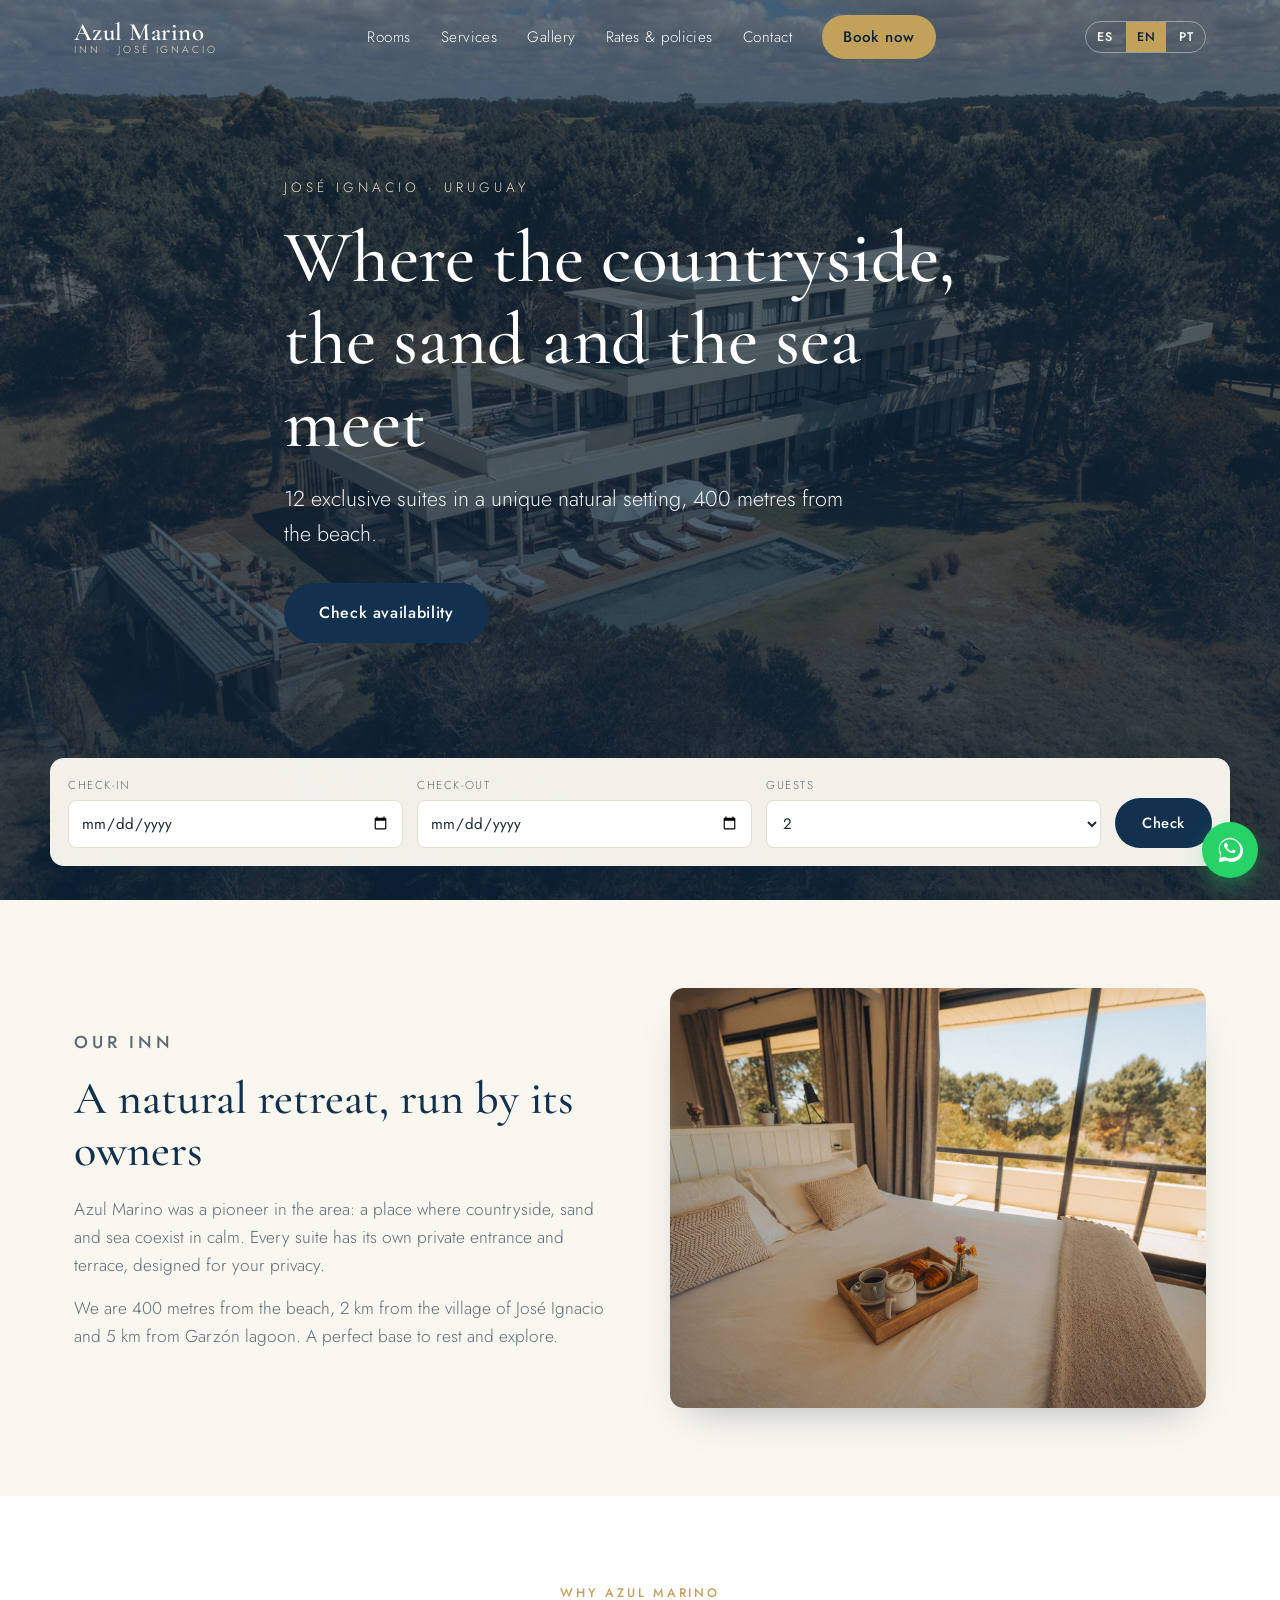
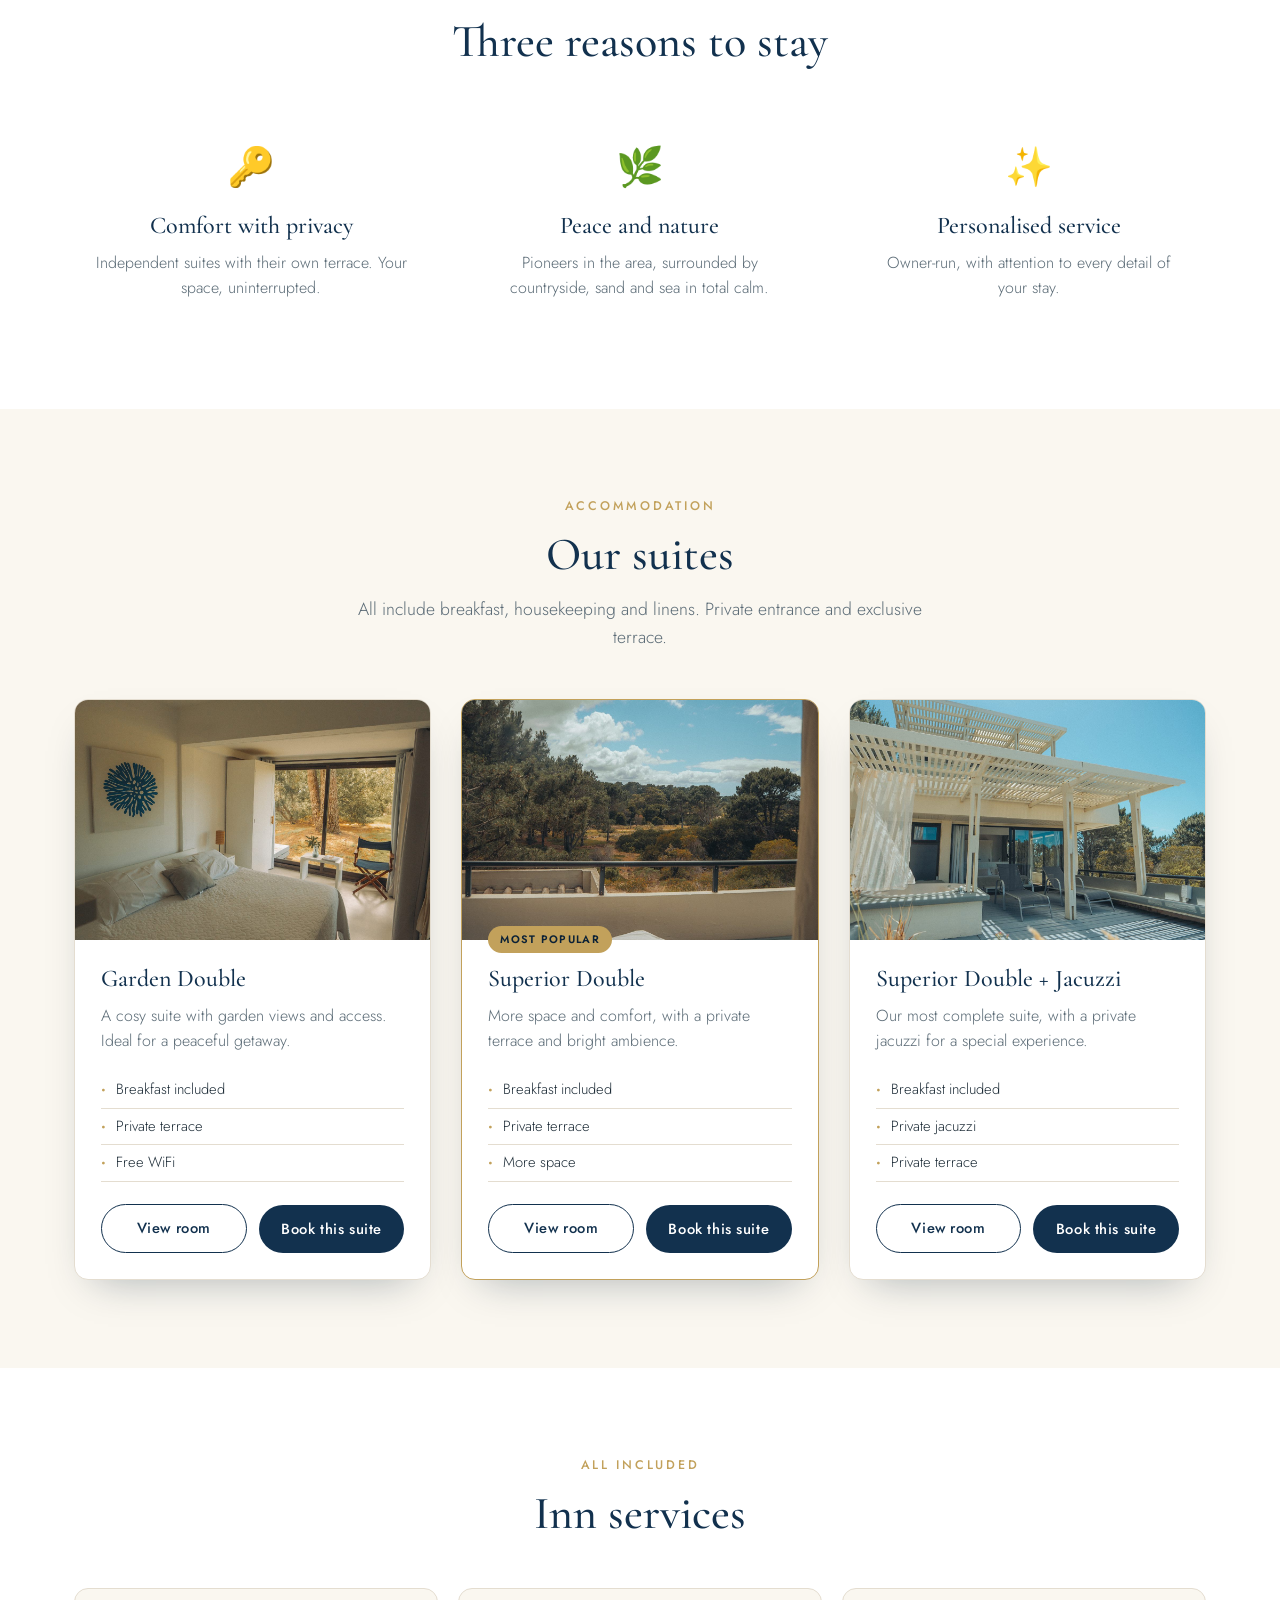
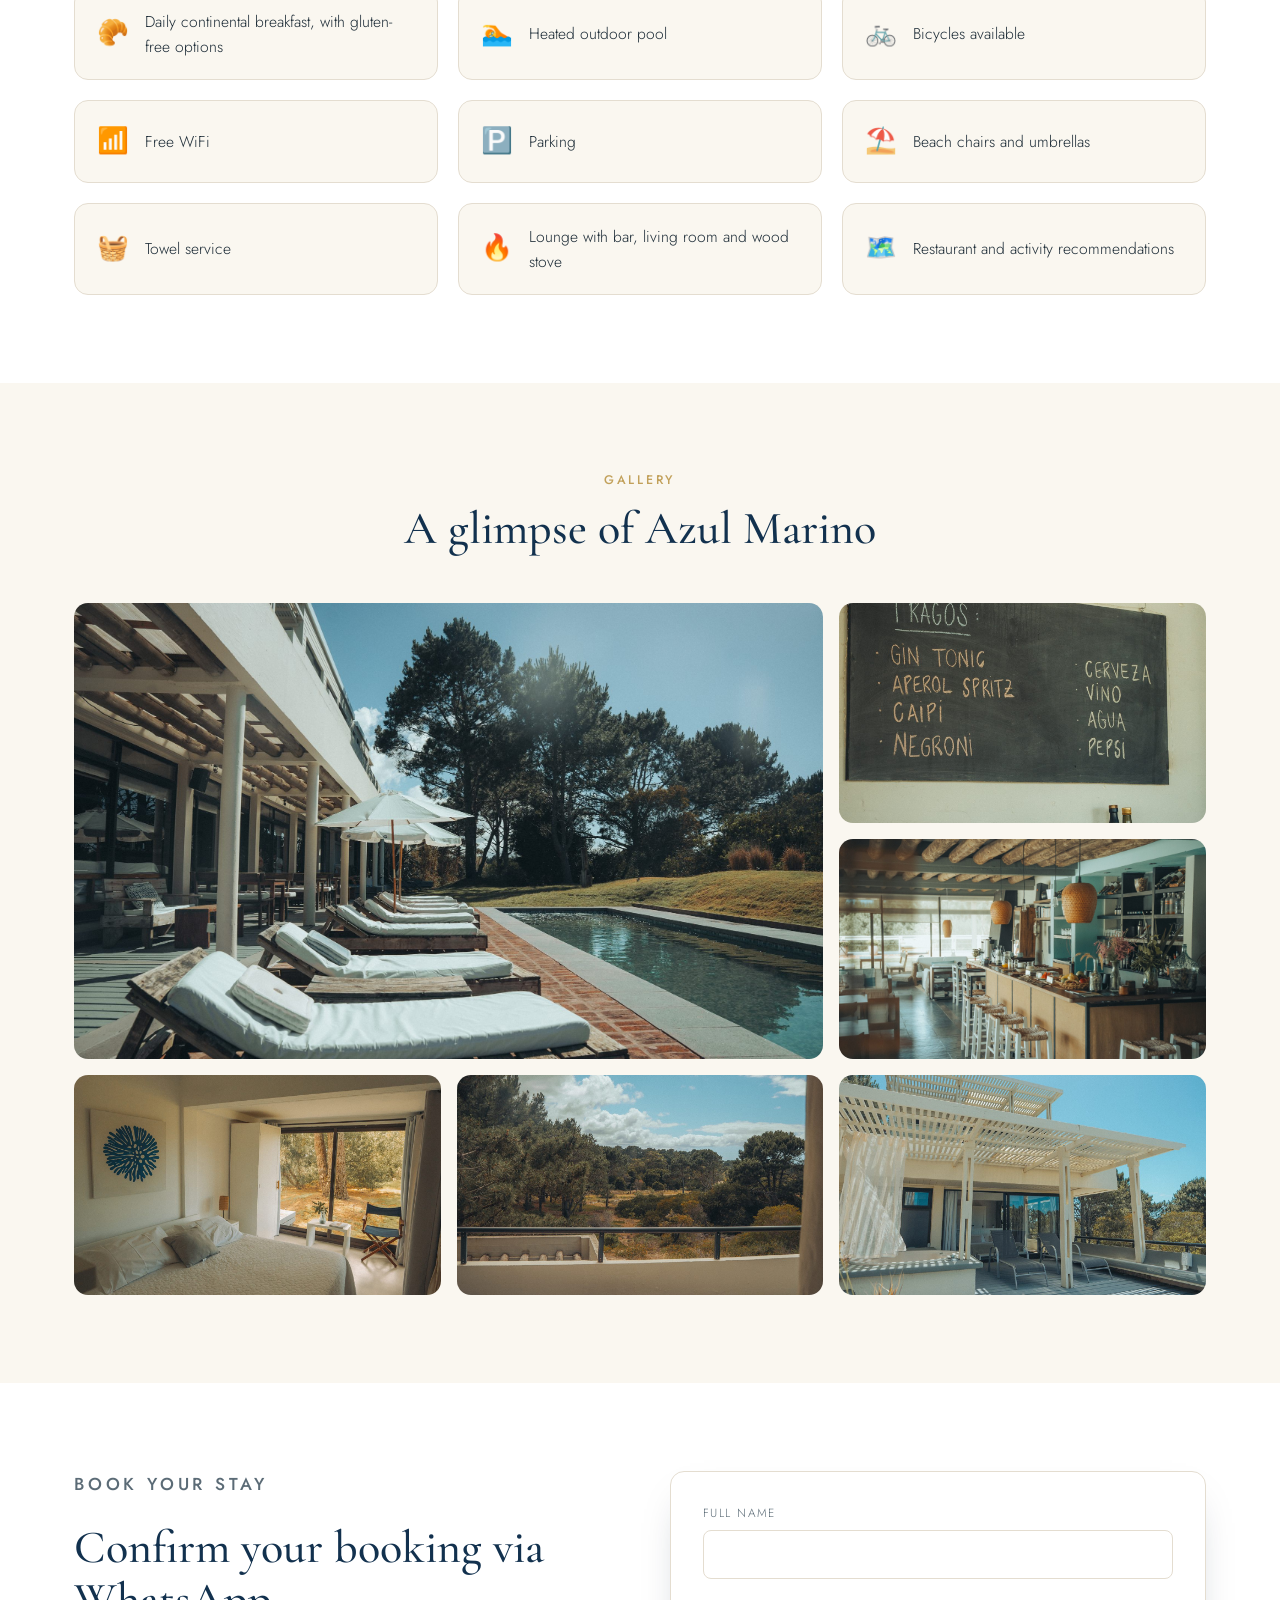
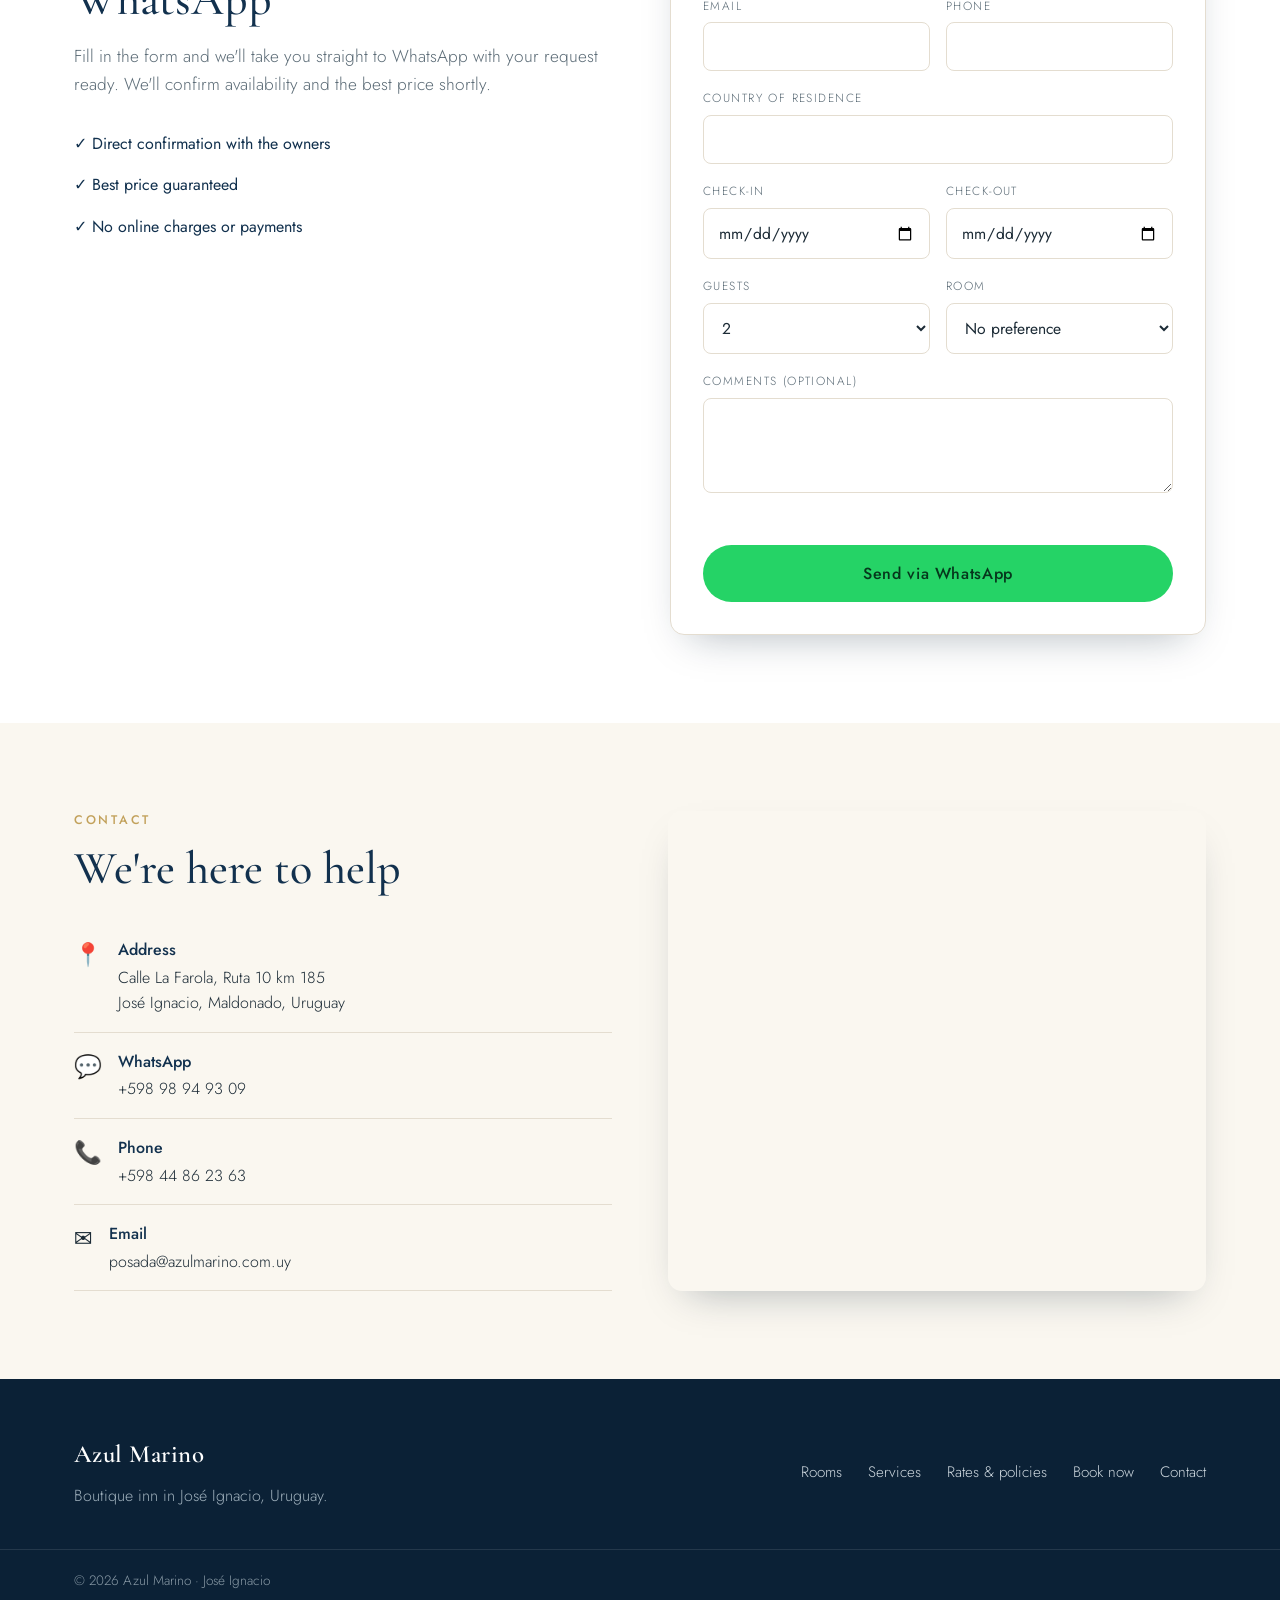
==== index.html @ 61348de9 "email telefono y pais" ====
<!DOCTYPE html>
<html lang="es">
<head>
  <meta charset="UTF-8" />
  <meta name="viewport" content="width=device-width, initial-scale=1.0" />
  <title>Azul Marino · Posada Boutique · José Ignacio, Uruguay</title>
  <meta name="description" content="Azul Marino, posada boutique en José Ignacio. 12 suites exclusivas donde el campo, la arena y el mar se encuentran. A 400 m de la playa." />

  <!-- Tipografías -->
  <link rel="preconnect" href="https://fonts.googleapis.com" />
  <link rel="preconnect" href="https://fonts.gstatic.com" crossorigin />
  <link href="https://fonts.googleapis.com/css2?family=Cormorant+Garamond:wght@400;500;600&family=Jost:wght@300;400;500;600&display=swap" rel="stylesheet" />

  <link rel="stylesheet" href="styles.css" />
</head>
<body>

  <!-- ============ HEADER / NAVEGACIÓN ============ -->
  <header class="site-header" id="header">
    <div class="container header-inner">
      <a href="#inicio" class="logo">
        <span class="logo-mark">Azul Marino</span>
        <span class="logo-sub" data-i18n="logo_sub">Posada · José Ignacio</span>
      </a>

      <nav class="main-nav" id="mainNav">
        <a href="#habitaciones" data-i18n="nav_rooms">Habitaciones</a>
        <a href="#servicios" data-i18n="nav_services">Servicios</a>
        <a href="#galeria" data-i18n="nav_gallery">Galería</a>
        <a href="politicas.html" data-i18n="nav_rates">Tarifas y políticas</a>
        <a href="#contacto" data-i18n="nav_contact">Contacto</a>
        <a href="#reservar" class="btn btn-nav" data-i18n="nav_book">Reservar</a>
      </nav>

      <div class="header-right">
        <div class="lang-switch" role="group" aria-label="Idioma">
          <button data-lang="es" class="active">ES</button>
          <button data-lang="en">EN</button>
          <button data-lang="pt">PT</button>
        </div>
        <button class="menu-toggle" id="menuToggle" aria-label="Menú">
          <span></span><span></span><span></span>
        </button>
      </div>
    </div>
  </header>

  <!-- ============ HERO ============ -->
  <section class="hero" id="inicio">
    <div class="hero-media ph" data-ph="Foto principal / panorámica de la posada">
      <!-- Para poner tu foto: reemplazá el fondo de .hero-media en styles.css
           por  background-image: url('assets/hero.jpg');  y quitá la clase "ph" de arriba -->
    </div>
    <div class="hero-overlay"></div>
    <div class="container hero-content">
      <p class="hero-eyebrow" data-i18n="hero_eyebrow">José Ignacio · Uruguay</p>
      <h1 class="hero-title" data-i18n="hero_title">Donde el campo, la arena y el mar se encuentran</h1>
      <p class="hero-text" data-i18n="hero_text">12 suites exclusivas en una zona natural única, a 400 metros de la playa.</p>
      <a href="#reservar" class="btn btn-primary btn-lg" data-i18n="hero_cta">Consultar disponibilidad</a>
    </div>

    <!-- Barra de reserva rápida -->
    <div class="quickbook container">
      <div class="qb-field">
        <label data-i18n="qb_checkin">Llegada</label>
        <input type="date" id="qbCheckin" />
      </div>
      <div class="qb-field">
        <label data-i18n="qb_checkout">Salida</label>
        <input type="date" id="qbCheckout" />
      </div>
      <div class="qb-field">
        <label data-i18n="qb_guests">Huéspedes</label>
        <select id="qbGuests">
          <option value="1">1</option>
          <option value="2" selected>2</option>
          <option value="3">3</option>
          <option value="4">4</option>
        </select>
      </div>
      <button class="btn btn-primary" id="qbSubmit" data-i18n="qb_submit">Consultar</button>
    </div>
  </section>

  <!-- ============ INTRO / SOBRE LA POSADA ============ -->
  <section class="intro section" id="posada">
    <div class="container intro-grid">
      <div class="intro-text">
        <p class="eyebrow" data-i18n="intro_eyebrow">Nuestra posada</p>
        <h2 data-i18n="intro_title">Un refugio natural, operado por sus propietarios</h2>
        <p data-i18n="intro_p1">Azul Marino nació como pionera en la zona: un lugar donde el campo, la arena y el mar conviven en calma. Cada suite tiene acceso independiente y terraza exclusiva, pensada para tu privacidad.</p>
        <p data-i18n="intro_p2">Estamos a 400 metros de la playa, a 2 km del pueblo de José Ignacio y a 5 km de la laguna Garzón. Un punto perfecto para descansar y explorar.</p>
      </div>
      <div class="intro-media ph" data-ph="Foto ambiente / exterior"></div>
    </div>
  </section>

  <!-- ============ POR QUÉ ELEGIRNOS ============ -->
  <section class="reasons section alt">
    <div class="container">
      <p class="eyebrow center" data-i18n="reasons_eyebrow">Por qué Azul Marino</p>
      <h2 class="center" data-i18n="reasons_title">Tres razones para quedarte</h2>
      <div class="reasons-grid">
        <div class="reason">
          <div class="reason-icon">🔑</div>
          <h3 data-i18n="reason1_t">Comodidad con privacidad</h3>
          <p data-i18n="reason1_p">Suites independientes con terraza propia. Tu espacio, sin interrupciones.</p>
        </div>
        <div class="reason">
          <div class="reason-icon">🌿</div>
          <h3 data-i18n="reason2_t">Paz y naturaleza</h3>
          <p data-i18n="reason2_p">Pioneros en la zona, rodeados de campo, arena y mar en total tranquilidad.</p>
        </div>
        <div class="reason">
          <div class="reason-icon">✨</div>
          <h3 data-i18n="reason3_t">Servicio personalizado</h3>
          <p data-i18n="reason3_p">Operada por sus dueños, con atención a todos los detalles de tu estadía.</p>
        </div>
      </div>
    </div>
  </section>

  <!-- ============ HABITACIONES ============ -->
  <section class="rooms section" id="habitaciones">
    <div class="container">
      <p class="eyebrow center" data-i18n="rooms_eyebrow">Alojamiento</p>
      <h2 class="center" data-i18n="rooms_title">Nuestras suites</h2>
      <p class="section-lead center" data-i18n="rooms_lead">Todas incluyen desayuno, servicio de limpieza y ropa blanca. Acceso independiente y terraza exclusiva.</p>

      <div class="rooms-grid">
        <!-- Doble Jardín -->
        <article class="room-card">
          <a href="habitacion.html?room=doble-jardin" class="room-media ph ph-room1" data-ph="Foto: Doble Jardín" aria-label="Doble Jardín"></a>
          <div class="room-body">
            <h3><a href="habitacion.html?room=doble-jardin" data-i18n="room1_t">Doble Jardín</a></h3>
            <p data-i18n="room1_p">Suite acogedora con vista y acceso al jardín. Ideal para una escapada tranquila.</p>
            <ul class="room-amenities">
              <li data-i18n="am_breakfast">Desayuno incluido</li>
              <li data-i18n="am_terrace">Terraza exclusiva</li>
              <li data-i18n="am_wifi">WiFi gratis</li>
            </ul>
            <div class="room-actions">
              <a href="habitacion.html?room=doble-jardin" class="btn btn-outline" data-i18n="room_view">Ver habitación</a>
              <button class="btn btn-primary room-book" data-room="Doble Jardín" data-i18n="room_book">Reservar</button>
            </div>
          </div>
        </article>

        <!-- Doble Superior -->
        <article class="room-card featured">
          <a href="habitacion.html?room=doble-superior" class="room-media ph ph-room2" data-ph="Foto: Doble Superior" aria-label="Doble Superior"></a>
          <div class="room-body">
            <span class="room-tag" data-i18n="room_popular">Más elegida</span>
            <h3><a href="habitacion.html?room=doble-superior" data-i18n="room2_t">Doble Superior</a></h3>
            <p data-i18n="room2_p">Más espacio y confort, con terraza privada y una ambientación luminosa.</p>
            <ul class="room-amenities">
              <li data-i18n="am_breakfast">Desayuno incluido</li>
              <li data-i18n="am_terrace">Terraza exclusiva</li>
              <li data-i18n="am_space">Mayor espacio</li>
            </ul>
            <div class="room-actions">
              <a href="habitacion.html?room=doble-superior" class="btn btn-outline" data-i18n="room_view">Ver habitación</a>
              <button class="btn btn-primary room-book" data-room="Doble Superior" data-i18n="room_book">Reservar</button>
            </div>
          </div>
        </article>

        <!-- Doble Superior + Jacuzzi -->
        <article class="room-card">
          <a href="habitacion.html?room=doble-superior-jacuzzi" class="room-media ph ph-room3" data-ph="Foto: Doble Superior + Jacuzzi" aria-label="Doble Superior + Jacuzzi"></a>
          <div class="room-body">
            <h3><a href="habitacion.html?room=doble-superior-jacuzzi" data-i18n="room3_t">Doble Superior + Jacuzzi</a></h3>
            <p data-i18n="room3_p">Nuestra suite más completa, con jacuzzi privado para una experiencia especial.</p>
            <ul class="room-amenities">
              <li data-i18n="am_breakfast">Desayuno incluido</li>
              <li data-i18n="am_jacuzzi">Jacuzzi privado</li>
              <li data-i18n="am_terrace">Terraza exclusiva</li>
            </ul>
            <div class="room-actions">
              <a href="habitacion.html?room=doble-superior-jacuzzi" class="btn btn-outline" data-i18n="room_view">Ver habitación</a>
              <button class="btn btn-primary room-book" data-room="Doble Superior + Jacuzzi" data-i18n="room_book">Reservar</button>
            </div>
          </div>
        </article>
      </div>
    </div>
  </section>

  <!-- ============ SERVICIOS ============ -->
  <section class="services section alt" id="servicios">
    <div class="container">
      <p class="eyebrow center" data-i18n="services_eyebrow">Todo incluido</p>
      <h2 class="center" data-i18n="services_title">Servicios de la posada</h2>
      <div class="services-grid">
        <div class="service"><span class="service-ic">🥐</span><span data-i18n="srv_breakfast">Desayuno continental diario, con opciones sin gluten</span></div>
        <div class="service"><span class="service-ic">🏊</span><span data-i18n="srv_pool">Piscina climatizada exterior</span></div>
        <div class="service"><span class="service-ic">🚲</span><span data-i18n="srv_bikes">Bicicletas a disposición</span></div>
        <div class="service"><span class="service-ic">📶</span><span data-i18n="srv_wifi">WiFi gratuito</span></div>
        <div class="service"><span class="service-ic">🅿️</span><span data-i18n="srv_parking">Estacionamiento</span></div>
        <div class="service"><span class="service-ic">⛱️</span><span data-i18n="srv_beach">Sillas de playa y sombrillas</span></div>
        <div class="service"><span class="service-ic">🧺</span><span data-i18n="srv_towels">Servicio de toallas</span></div>
        <div class="service"><span class="service-ic">🔥</span><span data-i18n="srv_lounge">Salón con bar, living y estufa de leña</span></div>
        <div class="service"><span class="service-ic">🗺️</span><span data-i18n="srv_advice">Asesoramiento de restaurantes y actividades</span></div>
      </div>
    </div>
  </section>

  <!-- ============ GALERÍA ============ -->
  <section class="gallery section" id="galeria">
    <div class="container">
      <p class="eyebrow center" data-i18n="gallery_eyebrow">Galería</p>
      <h2 class="center" data-i18n="gallery_title">Un vistazo a Azul Marino</h2>
      <div class="gallery-grid">
        <div class="gal-item ph ph-gal1" data-ph="Foto 1"></div>
        <div class="gal-item ph ph-gal2" data-ph="Foto 2"></div>
        <div class="gal-item ph ph-gal3" data-ph="Foto 3"></div>
        <div class="gal-item ph ph-gal4" data-ph="Foto 4"></div>
        <div class="gal-item ph ph-gal5" data-ph="Foto 5"></div>
        <div class="gal-item ph ph-gal6" data-ph="Foto 6"></div>
      </div>
    </div>
  </section>

  <!-- ============ RESERVAR ============ -->
  <section class="book section alt" id="reservar">
    <div class="container book-grid">
      <div class="book-intro">
        <p class="eyebrow" data-i18n="book_eyebrow">Reservá tu estadía</p>
        <h2 data-i18n="book_title">Confirmá tu reserva por WhatsApp</h2>
        <p data-i18n="book_text">Completá el formulario y te llevamos directo a WhatsApp con tu pedido ya escrito. Te confirmamos disponibilidad y el mejor precio a la brevedad.</p>
        <ul class="book-points">
          <li data-i18n="book_p1">✓ Confirmación directa con los propietarios</li>
          <li data-i18n="book_p2">✓ Mejor precio garantizado</li>
          <li data-i18n="book_p3">✓ Sin cargos ni pagos online</li>
        </ul>
      </div>

      <form class="book-form" id="bookForm">
        <div class="field">
          <label for="bfName" data-i18n="f_name">Nombre y apellido</label>
          <input type="text" id="bfName" required />
        </div>
        <div class="field-row">
          <div class="field">
            <label for="bfEmail" data-i18n="f_email">Email</label>
            <input type="email" id="bfEmail" required />
          </div>
          <div class="field">
            <label for="bfPhone" data-i18n="f_phone">Teléfono</label>
            <input type="tel" id="bfPhone" required />
          </div>
        </div>
        <div class="field">
          <label for="bfCountry" data-i18n="f_country">País de residencia</label>
          <input type="text" id="bfCountry" required />
        </div>
        <div class="field-row">
          <div class="field">
            <label for="bfCheckin" data-i18n="qb_checkin">Llegada</label>
            <input type="date" id="bfCheckin" required />
          </div>
          <div class="field">
            <label for="bfCheckout" data-i18n="qb_checkout">Salida</label>
            <input type="date" id="bfCheckout" required />
          </div>
        </div>
        <div class="field-row">
          <div class="field">
            <label for="bfGuests" data-i18n="qb_guests">Huéspedes</label>
            <select id="bfGuests">
              <option value="1">1</option>
              <option value="2" selected>2</option>
              <option value="3">3</option>
              <option value="4">4</option>
            </select>
          </div>
          <div class="field">
            <label for="bfRoom" data-i18n="f_room">Habitación</label>
            <select id="bfRoom">
              <option data-i18n="f_room_any" value="Sin preferencia">Sin preferencia</option>
              <option value="Doble Jardín">Doble Jardín</option>
              <option value="Doble Superior">Doble Superior</option>
              <option value="Doble Superior + Jacuzzi">Doble Superior + Jacuzzi</option>
            </select>
          </div>
        </div>
        <div class="field">
          <label for="bfMsg" data-i18n="f_msg">Comentarios (opcional)</label>
          <textarea id="bfMsg" rows="3"></textarea>
        </div>
        <p class="book-price" id="bfPrice"></p>
        <button type="submit" class="btn btn-whatsapp btn-lg btn-block">
          <span data-i18n="f_submit">Enviar por WhatsApp</span>
        </button>
      </form>
    </div>
  </section>

  <!-- ============ CONTACTO / UBICACIÓN ============ -->
  <section class="contact section" id="contacto">
    <div class="container contact-grid">
      <div class="contact-info">
        <p class="eyebrow" data-i18n="contact_eyebrow">Contacto</p>
        <h2 data-i18n="contact_title">Estamos para ayudarte</h2>
        <ul class="contact-list">
          <li>
            <span class="c-ic">📍</span>
            <div>
              <strong data-i18n="contact_addr_t">Dirección</strong>
              <span>Calle La Farola, Ruta 10 km 185<br />José Ignacio, Maldonado, Uruguay</span>
            </div>
          </li>
          <li>
            <span class="c-ic">💬</span>
            <div>
              <strong>WhatsApp</strong>
              <a href="https://wa.me/59898949309" target="_blank" rel="noopener">+598 98 94 93 09</a>
            </div>
          </li>
          <li>
            <span class="c-ic">📞</span>
            <div>
              <strong data-i18n="contact_phone_t">Teléfono</strong>
              <a href="tel:+59844862363">+598 44 86 23 63</a>
            </div>
          </li>
          <li>
            <span class="c-ic">✉️</span>
            <div>
              <strong>Email</strong>
              <a href="mailto:posada@azulmarino.com.uy">posada@azulmarino.com.uy</a>
            </div>
          </li>
        </ul>
      </div>
      <div class="contact-map">
        <iframe
          title="Mapa Azul Marino"
          src="https://www.google.com/maps?q=Posada+Azul+Marino,+Jos%C3%A9+Ignacio,+Uruguay&output=embed"
          width="100%" height="100%" style="border:0;" allowfullscreen="" loading="lazy"
          referrerpolicy="no-referrer-when-downgrade"></iframe>
      </div>
    </div>
  </section>

  <!-- ============ FOOTER ============ -->
  <footer class="site-footer">
    <div class="container footer-inner">
      <div class="footer-brand">
        <span class="logo-mark">Azul Marino</span>
        <p data-i18n="footer_tag">Posada boutique en José Ignacio, Uruguay.</p>
      </div>
      <div class="footer-links">
        <a href="#habitaciones" data-i18n="nav_rooms">Habitaciones</a>
        <a href="#servicios" data-i18n="nav_services">Servicios</a>
        <a href="politicas.html" data-i18n="nav_rates">Tarifas y políticas</a>
        <a href="#reservar" data-i18n="nav_book">Reservar</a>
        <a href="#contacto" data-i18n="nav_contact">Contacto</a>
      </div>
    </div>
    <div class="footer-bottom">
      <div class="container">
        <span>© <span id="year"></span> Azul Marino · José Ignacio</span>
      </div>
    </div>
  </footer>

  <!-- Botón flotante de WhatsApp -->
  <a href="https://wa.me/59898949309" class="whatsapp-float" target="_blank" rel="noopener" aria-label="WhatsApp">
    <svg viewBox="0 0 32 32" width="30" height="30" fill="currentColor"><path d="M16 3C9.4 3 4 8.4 4 15c0 2.1.6 4.1 1.6 5.9L4 29l8.3-1.6c1.7.9 3.7 1.4 5.7 1.4 6.6 0 12-5.4 12-12S22.6 3 16 3zm0 21.8c-1.8 0-3.5-.5-5-1.4l-.4-.2-4.9 1 1-4.8-.2-.4c-1-1.6-1.5-3.4-1.5-5.3C5 9.5 9.9 4.6 16 4.6S27 9.5 27 15.6 22.1 24.8 16 24.8zm6-8.2c-.3-.2-1.9-1-2.2-1.1-.3-.1-.5-.2-.7.2s-.8 1.1-1 1.3c-.2.2-.4.2-.7.1-.3-.2-1.4-.5-2.6-1.6-1-.9-1.6-1.9-1.8-2.3-.2-.3 0-.5.1-.7.1-.1.3-.4.4-.5.1-.2.2-.3.3-.5.1-.2 0-.4 0-.5-.1-.2-.7-1.7-1-2.3-.3-.6-.5-.5-.7-.5h-.6c-.2 0-.5.1-.8.4-.3.3-1 1-1 2.5s1.1 2.9 1.2 3.1c.2.2 2.1 3.2 5.1 4.5.7.3 1.3.5 1.7.6.7.2 1.4.2 1.9.1.6-.1 1.9-.8 2.1-1.5.3-.7.3-1.4.2-1.5-.1-.2-.3-.3-.6-.4z"/></svg>
  </a>

  <script src="config.js"></script>
  <script src="script.js"></script>
</body>
</html>
---- styles.css ----
/* ============================================================
   Azul Marino · Posada · Estilos
   Paleta: azul marino + arena + crema, acento dorado y verde mar
   ============================================================ */

:root {
  --navy:       #12314e;
  --navy-deep:  #0b2136;
  --sea:        #3f7d8c;
  --gold:       #c2a15b;
  --sand:       #e7dcc7;
  --cream:      #faf7f0;
  --ink:        #1c2b36;
  --muted:      #5b6b76;
  --line:       #e4ddd0;
  --white:      #ffffff;
  --wa:         #25d366;

  --serif: 'Cormorant Garamond', Georgia, 'Times New Roman', serif;
  --sans:  'Jost', system-ui, -apple-system, 'Segoe UI', Roboto, sans-serif;

  --radius: 14px;
  --shadow: 0 18px 40px -20px rgba(11, 33, 54, .35);
  --container: 1180px;
}

* { margin: 0; padding: 0; box-sizing: border-box; }

html { scroll-behavior: smooth; scroll-padding-top: 84px; }

body {
  font-family: var(--sans);
  color: var(--ink);
  background: var(--cream);
  line-height: 1.6;
  font-weight: 300;
  -webkit-font-smoothing: antialiased;
}

img { max-width: 100%; display: block; }
a { color: inherit; text-decoration: none; }

.container { width: 100%; max-width: var(--container); margin: 0 auto; padding: 0 24px; }

h1, h2, h3 { font-family: var(--serif); font-weight: 500; line-height: 1.12; color: var(--navy); }
h2 { font-size: clamp(1.9rem, 3.6vw, 3rem); }
h3 { font-size: 1.5rem; }

.section { padding: 88px 0; }
.section.alt { background: var(--white); }
.center { text-align: center; }

.eyebrow {
  font-size: .78rem; letter-spacing: .22em; text-transform: uppercase;
  color: var(--gold); font-weight: 500; margin-bottom: 12px;
}
.eyebrow.center { display: block; }
.section-lead { max-width: 620px; margin: 14px auto 0; color: var(--muted); font-size: 1.1rem; }

/* -------- Placeholders de fotos -------- */
.ph {
  position: relative;
  background:
    linear-gradient(135deg, rgba(63,125,140,.18), rgba(18,49,78,.28)),
    repeating-linear-gradient(45deg, var(--sand) 0 14px, #dfd3bd 14px 28px);
}
.ph::after {
  content: attr(data-ph);
  position: absolute; inset: 0;
  display: flex; align-items: center; justify-content: center;
  text-align: center; padding: 16px;
  font-family: var(--sans); font-size: .8rem; letter-spacing: .12em;
  text-transform: uppercase; color: var(--navy-deep);
  background: rgba(250,247,240,.35);
}

/* -------- Botones -------- */
.btn {
  display: inline-flex; align-items: center; justify-content: center; gap: 8px;
  font-family: var(--sans); font-weight: 500; font-size: .92rem;
  letter-spacing: .04em; padding: 13px 26px; border-radius: 999px;
  border: 1px solid transparent; cursor: pointer; transition: all .22s ease;
  white-space: nowrap;
}
.btn-primary { background: var(--navy); color: var(--white); }
.btn-primary:hover { background: var(--navy-deep); transform: translateY(-2px); }
.btn-outline { background: transparent; color: var(--navy); border-color: var(--navy); }
.btn-outline:hover { background: var(--navy); color: var(--white); }
.btn-whatsapp { background: var(--wa); color: #063; color: #06371c; }
.btn-whatsapp:hover { background: #1fb855; transform: translateY(-2px); }
.btn-lg { padding: 16px 34px; font-size: 1rem; }
.btn-block { width: 100%; }
.btn-nav { padding: 9px 20px; background: var(--gold); color: var(--navy-deep); }
.btn-nav:hover { background: #b08f45; }

/* ============ HEADER ============ */
.site-header {
  position: fixed; top: 0; left: 0; right: 0; z-index: 100;
  transition: background .3s ease, box-shadow .3s ease;
}
.site-header.scrolled { background: rgba(250,247,240,.96); box-shadow: 0 6px 24px -14px rgba(11,33,54,.4); backdrop-filter: blur(8px); }
.header-inner { display: flex; align-items: center; justify-content: space-between; height: 74px; }

.logo { display: flex; flex-direction: column; line-height: 1.05; }
.logo-mark { font-family: var(--serif); font-size: 1.55rem; font-weight: 600; color: var(--white); letter-spacing: .02em; }
.logo-sub { font-size: .64rem; letter-spacing: .28em; text-transform: uppercase; color: var(--sand); }
.scrolled .logo-mark { color: var(--navy); }
.scrolled .logo-sub { color: var(--gold); }

.main-nav { display: flex; align-items: center; gap: 30px; }
.main-nav a { color: var(--white); font-size: .95rem; letter-spacing: .03em; transition: color .2s; }
.main-nav a:hover { color: var(--gold); }
.scrolled .main-nav a { color: var(--navy); }
.scrolled .main-nav a:hover { color: var(--gold); }
.main-nav a.btn-nav { color: var(--navy-deep); }
.scrolled .main-nav a.btn-nav { color: var(--navy-deep); }

.header-right { display: flex; align-items: center; gap: 16px; }
.lang-switch { display: flex; gap: 2px; border: 1px solid rgba(255,255,255,.4); border-radius: 999px; overflow: hidden; }
.scrolled .lang-switch { border-color: var(--line); }
.lang-switch button {
  background: transparent; border: none; cursor: pointer; padding: 6px 11px;
  font-family: var(--sans); font-size: .78rem; font-weight: 500; letter-spacing: .06em;
  color: var(--white); transition: all .2s;
}
.scrolled .lang-switch button { color: var(--navy); }
.lang-switch button.active { background: var(--gold); color: var(--navy-deep); }

.menu-toggle { display: none; flex-direction: column; gap: 5px; background: none; border: none; cursor: pointer; padding: 6px; }
.menu-toggle span { width: 26px; height: 2px; background: var(--white); transition: .3s; }
.scrolled .menu-toggle span { background: var(--navy); }

/* ============ HERO ============ */
.hero { position: relative; min-height: 100vh; display: flex; align-items: center; color: var(--white); overflow: hidden; }
.hero-media {
  position: absolute; inset: 0;
  background:
    linear-gradient(rgba(11,33,54,.35), rgba(11,33,54,.55)),
    linear-gradient(135deg, #1b4763, #0b2136);
  background-size: cover; background-position: center;
}
.hero-media.ph::after { background: rgba(11,33,54,.25); color: var(--sand); }
.hero-overlay { position: absolute; inset: 0; background: linear-gradient(180deg, rgba(11,33,54,.25), rgba(11,33,54,.55)); pointer-events: none; }
.hero-content { position: relative; z-index: 2; max-width: 760px; padding-top: 40px; padding-bottom: 120px; }
.hero-eyebrow { font-size: .85rem; letter-spacing: .3em; text-transform: uppercase; color: var(--sand); margin-bottom: 18px; }
.hero-title { font-size: clamp(2.6rem, 6vw, 4.6rem); color: var(--white); margin-bottom: 18px; }
.hero-text { font-size: clamp(1.05rem, 2vw, 1.35rem); max-width: 560px; margin-bottom: 32px; font-weight: 300; color: #eef2f4; }

/* Barra de reserva rápida */
.quickbook {
  position: absolute; z-index: 3; left: 50%; transform: translateX(-50%);
  bottom: 34px; width: calc(100% - 48px); max-width: var(--container);
  background: rgba(250,247,240,.97); border-radius: var(--radius); box-shadow: var(--shadow);
  padding: 18px; display: grid; grid-template-columns: 1fr 1fr 1fr auto; gap: 14px; align-items: end;
}
.qb-field { display: flex; flex-direction: column; gap: 6px; }
.qb-field label { font-size: .72rem; letter-spacing: .14em; text-transform: uppercase; color: var(--muted); }
.qb-field input, .qb-field select {
  font-family: var(--sans); font-size: .95rem; padding: 11px 12px;
  border: 1px solid var(--line); border-radius: 8px; background: var(--white); color: var(--ink);
}

/* ============ INTRO ============ */
.intro-grid { display: grid; grid-template-columns: 1fr 1fr; gap: 60px; align-items: center; }
.intro-text h2 { margin-bottom: 20px; }
.intro-text p { color: var(--muted); font-size: 1.08rem; margin-bottom: 16px; }
.intro-media { border-radius: var(--radius); min-height: 420px; box-shadow: var(--shadow); }

/* ============ REASONS ============ */
.reasons-grid { display: grid; grid-template-columns: repeat(3, 1fr); gap: 34px; margin-top: 48px; }
.reason { text-align: center; padding: 20px; }
.reason-icon { font-size: 2.4rem; margin-bottom: 16px; }
.reason h3 { margin-bottom: 10px; }
.reason p { color: var(--muted); }

/* ============ ROOMS ============ */
.rooms-grid { display: grid; grid-template-columns: repeat(3, 1fr); gap: 30px; margin-top: 48px; }
.room-card {
  background: var(--white); border-radius: var(--radius); overflow: hidden;
  box-shadow: var(--shadow); display: flex; flex-direction: column;
  transition: transform .25s ease; border: 1px solid var(--line);
}
.room-card:hover { transform: translateY(-6px); }
.room-card.featured { border-color: var(--gold); }
.room-media { height: 240px; }
.room-body { padding: 26px; display: flex; flex-direction: column; flex: 1; position: relative; }
.room-tag {
  position: absolute; top: -14px; left: 26px; background: var(--gold); color: var(--navy-deep);
  font-size: .68rem; letter-spacing: .12em; text-transform: uppercase; font-weight: 600;
  padding: 5px 12px; border-radius: 999px;
}
.room-body h3 { margin-bottom: 10px; }
.room-body > p { color: var(--muted); margin-bottom: 18px; }
.room-amenities { list-style: none; margin-bottom: 22px; }
.room-amenities li { padding: 6px 0; border-bottom: 1px solid var(--line); font-size: .92rem; color: var(--ink); }
.room-amenities li::before { content: '·'; color: var(--gold); margin-right: 10px; font-weight: 700; }
.room-book { margin-top: auto; }

/* ============ SERVICES ============ */
.services-grid { display: grid; grid-template-columns: repeat(3, 1fr); gap: 20px; margin-top: 48px; }
.service {
  display: flex; align-items: center; gap: 16px; background: var(--cream);
  padding: 20px 22px; border-radius: var(--radius); border: 1px solid var(--line);
}
.service-ic { font-size: 1.6rem; flex-shrink: 0; }
.service span:last-child { font-size: .98rem; }

/* ============ GALLERY ============ */
.gallery-grid { display: grid; grid-template-columns: repeat(3, 1fr); grid-auto-rows: 220px; gap: 16px; margin-top: 48px; }
.gal-item { border-radius: var(--radius); overflow: hidden; }
.gal-item:nth-child(1) { grid-column: span 2; grid-row: span 2; }

/* ============ BOOK ============ */
.book-grid { display: grid; grid-template-columns: 1fr 1fr; gap: 60px; align-items: start; }
.book-intro h2 { margin-bottom: 18px; }
.book-intro > p { color: var(--muted); font-size: 1.08rem; margin-bottom: 24px; }
.book-points { list-style: none; }
.book-points li { padding: 8px 0; color: var(--navy); font-weight: 400; }
.book-form { background: var(--cream); padding: 32px; border-radius: var(--radius); box-shadow: var(--shadow); border: 1px solid var(--line); }
.alt .book-form { background: var(--white); }
.field { display: flex; flex-direction: column; gap: 7px; margin-bottom: 18px; }
.field-row { display: grid; grid-template-columns: 1fr 1fr; gap: 16px; }
.field label { font-size: .74rem; letter-spacing: .12em; text-transform: uppercase; color: var(--muted); }
.field input, .field select, .field textarea {
  font-family: var(--sans); font-size: .98rem; padding: 12px 14px;
  border: 1px solid var(--line); border-radius: 8px; background: var(--white); color: var(--ink);
  width: 100%; resize: vertical;
}
.field input:focus, .field select:focus, .field textarea:focus { outline: none; border-color: var(--sea); box-shadow: 0 0 0 3px rgba(63,125,140,.15); }

/* ============ CONTACT ============ */
.contact-grid { display: grid; grid-template-columns: 1fr 1fr; gap: 56px; align-items: stretch; }
.contact-info h2 { margin-bottom: 26px; }
.contact-list { list-style: none; }
.contact-list li { display: flex; gap: 16px; padding: 16px 0; border-bottom: 1px solid var(--line); }
.c-ic { font-size: 1.4rem; }
.contact-list strong { display: block; font-weight: 500; color: var(--navy); margin-bottom: 2px; }
.contact-list a:hover { color: var(--sea); }
.contact-map { min-height: 380px; border-radius: var(--radius); overflow: hidden; box-shadow: var(--shadow); }
.contact-map iframe { width: 100%; height: 100%; min-height: 380px; }

/* ============ FOOTER ============ */
.site-footer { background: var(--navy-deep); color: #cdd7de; padding-top: 56px; }
.footer-inner { display: flex; justify-content: space-between; gap: 30px; flex-wrap: wrap; padding-bottom: 40px; }
.footer-brand .logo-mark { color: var(--white); }
.footer-brand p { margin-top: 8px; color: #9fb0bc; max-width: 280px; }
.footer-links { display: flex; gap: 26px; flex-wrap: wrap; align-items: center; }
.footer-links a { color: #cdd7de; font-size: .95rem; }
.footer-links a:hover { color: var(--gold); }
.footer-bottom { border-top: 1px solid rgba(255,255,255,.1); padding: 20px 0; font-size: .85rem; color: #899aa6; }

/* ============ WhatsApp float ============ */
.whatsapp-float {
  position: fixed; right: 22px; bottom: 22px; z-index: 90;
  width: 56px; height: 56px; border-radius: 50%; background: var(--wa); color: var(--white);
  display: flex; align-items: center; justify-content: center;
  box-shadow: 0 10px 26px -8px rgba(37,211,102,.7); transition: transform .2s;
}
.whatsapp-float:hover { transform: scale(1.08); }

/* ============ ROOM CARDS (extra) ============ */
.room-media { display: block; }
.room-body h3 a { color: var(--navy); transition: color .2s; }
.room-body h3 a:hover { color: var(--gold); }
.room-actions { display: flex; gap: 12px; margin-top: auto; }
.room-actions .btn { flex: 1; padding: 12px 14px; }

/* ============ ROOM DETAIL PAGE ============ */
.room-page { padding-top: 120px; }
.back-link { display: inline-block; margin-bottom: 26px; color: var(--sea); font-size: .95rem; }
.back-link:hover { color: var(--navy); }
.room-detail { display: grid; grid-template-columns: 1.15fr 1fr; gap: 48px; align-items: start; }

.rp-main-wrap { position: relative; }
.rp-main { height: 460px; border-radius: var(--radius); overflow: hidden; box-shadow: var(--shadow); background: var(--sand); }
.rp-main img { width: 100%; height: 100%; object-fit: cover; cursor: zoom-in; }
.rp-arrow {
  position: absolute; top: 50%; transform: translateY(-50%);
  width: 44px; height: 44px; border-radius: 50%; border: none; cursor: pointer;
  background: rgba(250,247,240,.9); color: var(--navy); font-size: 1.6rem; line-height: 1;
  display: flex; align-items: center; justify-content: center; box-shadow: var(--shadow); transition: background .2s;
}
.rp-arrow:hover { background: var(--white); }
.rp-prev { left: 14px; } .rp-next { right: 14px; }

.rp-thumbs { display: flex; gap: 10px; margin-top: 14px; flex-wrap: wrap; }
.rp-thumbs button { width: 88px; height: 64px; padding: 0; border: 2px solid transparent; border-radius: 8px; overflow: hidden; cursor: pointer; background: none; }
.rp-thumbs button.active { border-color: var(--gold); }
.rp-thumbs img { width: 100%; height: 100%; object-fit: cover; }

.rp-info h1 { font-family: var(--serif); font-weight: 500; font-size: clamp(2rem, 4vw, 3rem); color: var(--navy); margin: 6px 0 0; }
.rp-desc { color: var(--muted); font-size: 1.08rem; margin: 18px 0 28px; }
.rp-amen-title { font-size: 1.15rem; margin-bottom: 14px; }
.rp-amenities { list-style: none; display: grid; grid-template-columns: 1fr 1fr; gap: 4px 24px; margin-bottom: 30px; }
.rp-amenities li { padding: 8px 0; border-bottom: 1px solid var(--line); font-size: .95rem; }
.rp-amenities li::before { content: '·'; color: var(--gold); font-weight: 700; margin-right: 10px; }

/* ============ LIGHTBOX ============ */
.lightbox { position: fixed; inset: 0; background: rgba(11,33,54,.93); display: none; align-items: center; justify-content: center; z-index: 200; }
.lightbox.open { display: flex; }
.lightbox img { max-width: 90vw; max-height: 85vh; border-radius: 8px; box-shadow: 0 20px 60px rgba(0,0,0,.5); }
.lb-arrow, .lb-close { position: absolute; background: none; border: none; color: #fff; cursor: pointer; opacity: .85; transition: opacity .2s; }
.lb-arrow:hover, .lb-close:hover { opacity: 1; }
.lb-close { top: 18px; right: 28px; font-size: 2.6rem; line-height: 1; }
.lb-arrow { top: 50%; transform: translateY(-50%); font-size: 3rem; padding: 10px 18px; }
.lb-prev { left: 16px; } .lb-next { right: 16px; }

/* ============ PRECIO EN EL FORMULARIO ============ */
.book-price { min-height: 1.2em; margin: 2px 0 14px; font-weight: 500; color: var(--navy); font-size: 1.05rem; }
.book-price.price-warn { color: #a15a2b; }

/* ============ PÁGINA TARIFAS Y POLÍTICAS ============ */
.policies-page { padding-top: 120px; }
.container-narrow { max-width: 820px; }
.policies-page h1 { font-family: var(--serif); font-weight: 500; color: var(--navy); font-size: clamp(2rem, 4vw, 3rem); margin: 4px 0 14px; }
.section-lead-left { color: var(--muted); font-size: 1.1rem; margin-bottom: 24px; }
.pol-block { margin: 30px 0; padding-bottom: 28px; border-bottom: 1px solid var(--line); }
.pol-block:last-child { border-bottom: none; }
.pol-block h2 { margin-bottom: 12px; }
.pol-block > p { color: var(--muted); margin-bottom: 16px; }
.pol-seasons { display: grid; gap: 18px; }
.pol-season { background: var(--cream); border: 1px solid var(--line); border-left: 4px solid var(--gold); border-radius: var(--radius); padding: 20px 24px; }
.pol-season h3 { margin-bottom: 6px; }
.pol-range { font-size: .9rem; color: var(--sea); margin-bottom: 8px; letter-spacing: .04em; }
.pol-season p { color: var(--ink); margin: 0 0 6px; }
.pol-season p strong { color: var(--navy); }

/* ============ RESPONSIVE ============ */
@media (max-width: 900px) {
  .intro-grid, .book-grid, .contact-grid { grid-template-columns: 1fr; gap: 36px; }
  .reasons-grid, .rooms-grid, .services-grid { grid-template-columns: 1fr; }
  .room-detail { grid-template-columns: 1fr; gap: 30px; }
  .rp-main { height: 320px; }
  .rp-amenities { grid-template-columns: 1fr; }
  .gallery-grid { grid-template-columns: 1fr 1fr; grid-auto-rows: 180px; }
  .gal-item:nth-child(1) { grid-column: span 2; grid-row: span 1; }
  .quickbook { grid-template-columns: 1fr 1fr; position: static; transform: none; width: 100%; margin-top: -70px; }

  .main-nav {
    position: fixed; top: 74px; right: 0; width: 260px; height: calc(100vh - 74px);
    background: var(--navy-deep); flex-direction: column; align-items: flex-start;
    padding: 30px 26px; gap: 22px; transform: translateX(100%); transition: transform .3s ease;
  }
  .main-nav.open { transform: translateX(0); }
  .main-nav a { color: var(--white) !important; font-size: 1.1rem; }
  .menu-toggle { display: flex; }
  .site-header.scrolled .menu-toggle span,
  .menu-toggle span { background: var(--white); }
  .scrolled .menu-toggle span { background: var(--navy); }
}

@media (max-width: 520px) {
  .section { padding: 60px 0; }
  .quickbook { grid-template-columns: 1fr; }
  .field-row { grid-template-columns: 1fr; }
  .hero-content { padding-bottom: 40px; }
}

/* ============================================================
   >>> FOTOS DE LA POSADA <<<
   ------------------------------------------------------------
   Estas son las fotos "generales" del sitio (portada, ambiente y galería).
   Las fotos de CADA HABITACIÓN NO van acá: van en sus carpetas
   assets/habitaciones/<nombre-habitacion>/  (ver LEEME.md).

   PASO 1) Guardá tus fotos dentro de la carpeta "assets" con
           EXACTAMENTE estos nombres (en minúscula, sin espacios):

             hero.jpg      -> foto grande de portada
             exterior.jpg  -> foto de ambiente / exterior
             galeria-1.jpg ... galeria-6.jpg -> las 6 de la galería

   PASO 2) Borrá la línea de abajo que dice   ACTIVAR-FOTOS-INICIO
           (la que tiene  ⟨slash⟩*  ) y la de  ACTIVAR-FOTOS-FIN.
           Con eso las fotos aparecen y desaparecen los recuadros grises.

   (Podés usar .jpg, .png o .webp; si cambiás la extensión, cambiala
    también acá abajo.)
   ============================================================ */

/* FOTOS ACTIVADAS (para volver a los recuadros grises, comentá este bloque) */
.ph::after { content: none !important; }
.ph { background-size: cover !important; background-position: center !important; background-repeat: no-repeat !important; }

.hero-media {
  background-image:
    linear-gradient(rgba(11,33,54,.35), rgba(11,33,54,.55)),
    url('assets/hero.jpg') !important;
}
.intro-media { background-image: url('assets/exterior.jpg') !important; }
.ph-gal1 { background-image: url('assets/galeria-1.jpg') !important; }
.ph-gal2 { background-image: url('assets/galeria-2.jpg') !important; }
.ph-gal3 { background-image: url('assets/galeria-3.jpg') !important; }
.ph-gal4 { background-image: url('assets/galeria-4.jpg') !important; }
.ph-gal5 { background-image: url('assets/galeria-5.jpg') !important; }
.ph-gal6 { background-image: url('assets/galeria-6.jpg') !important; }
/* FIN FOTOS */
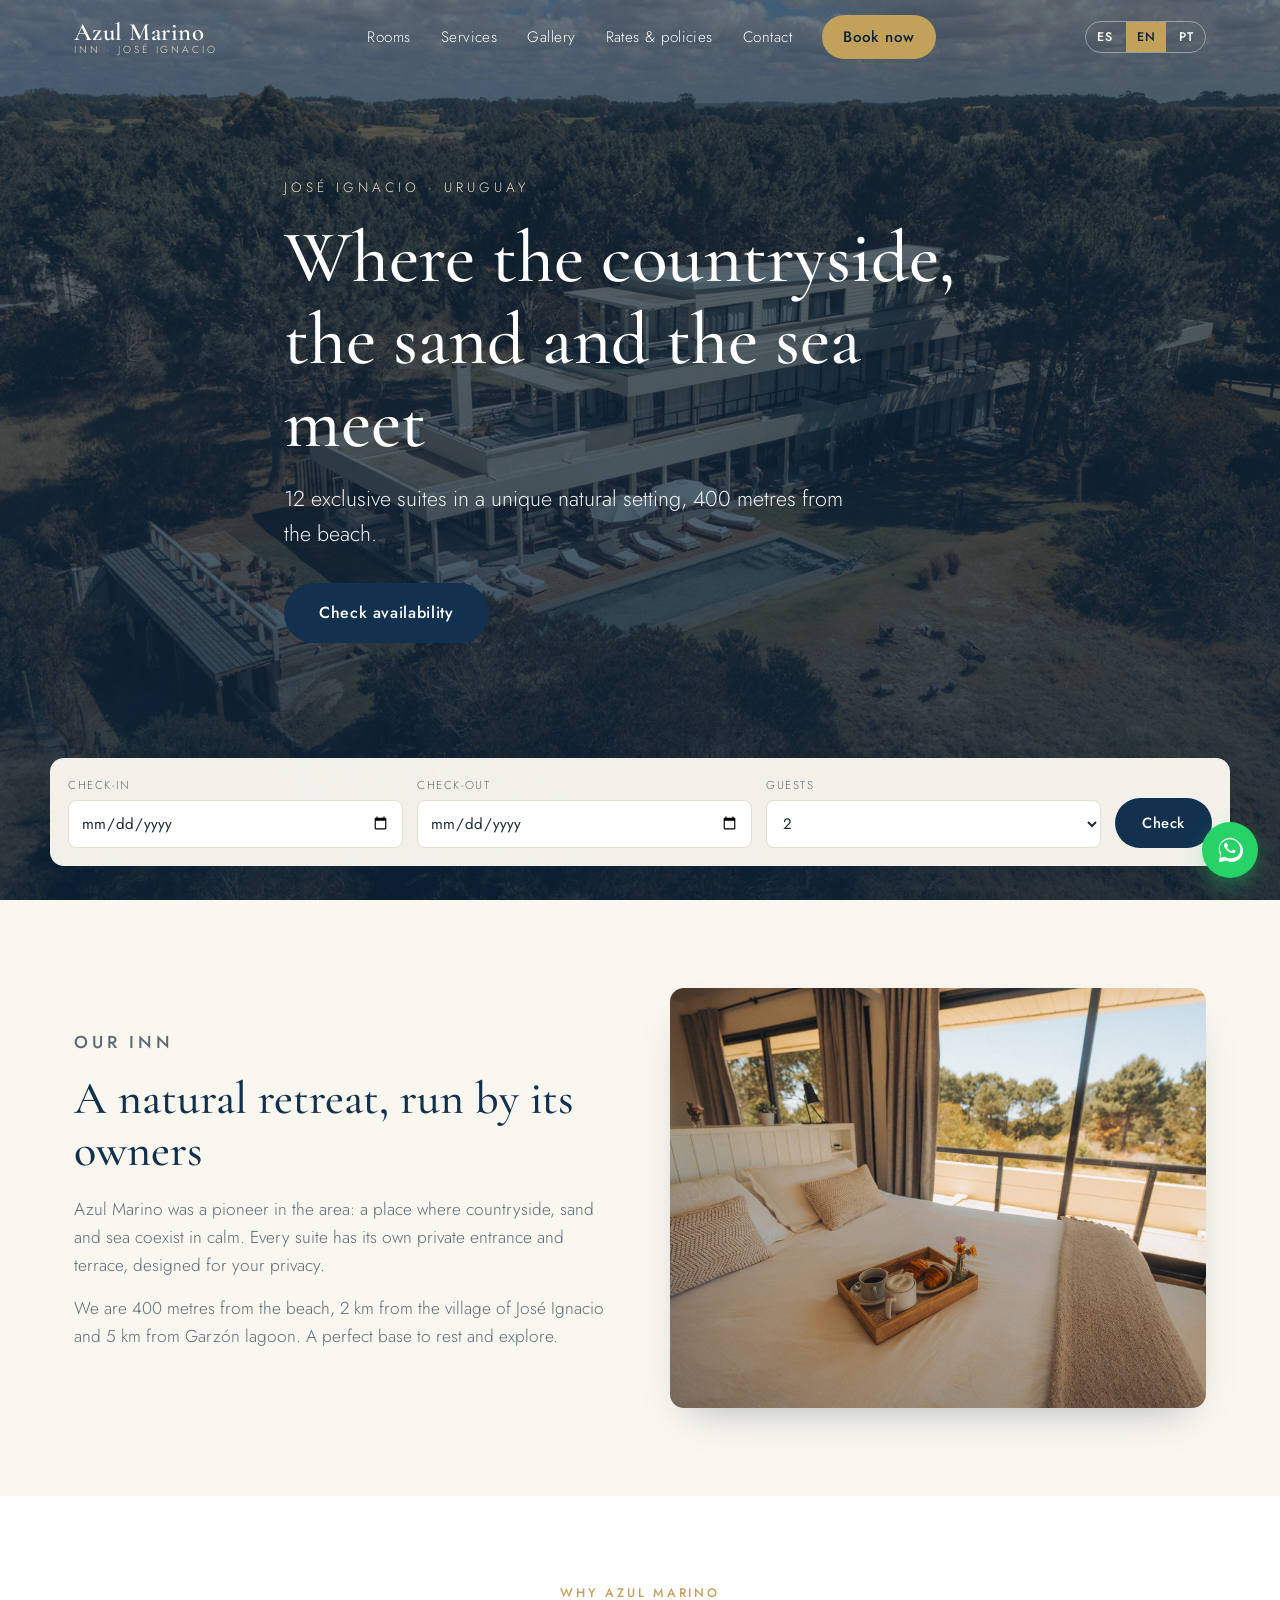
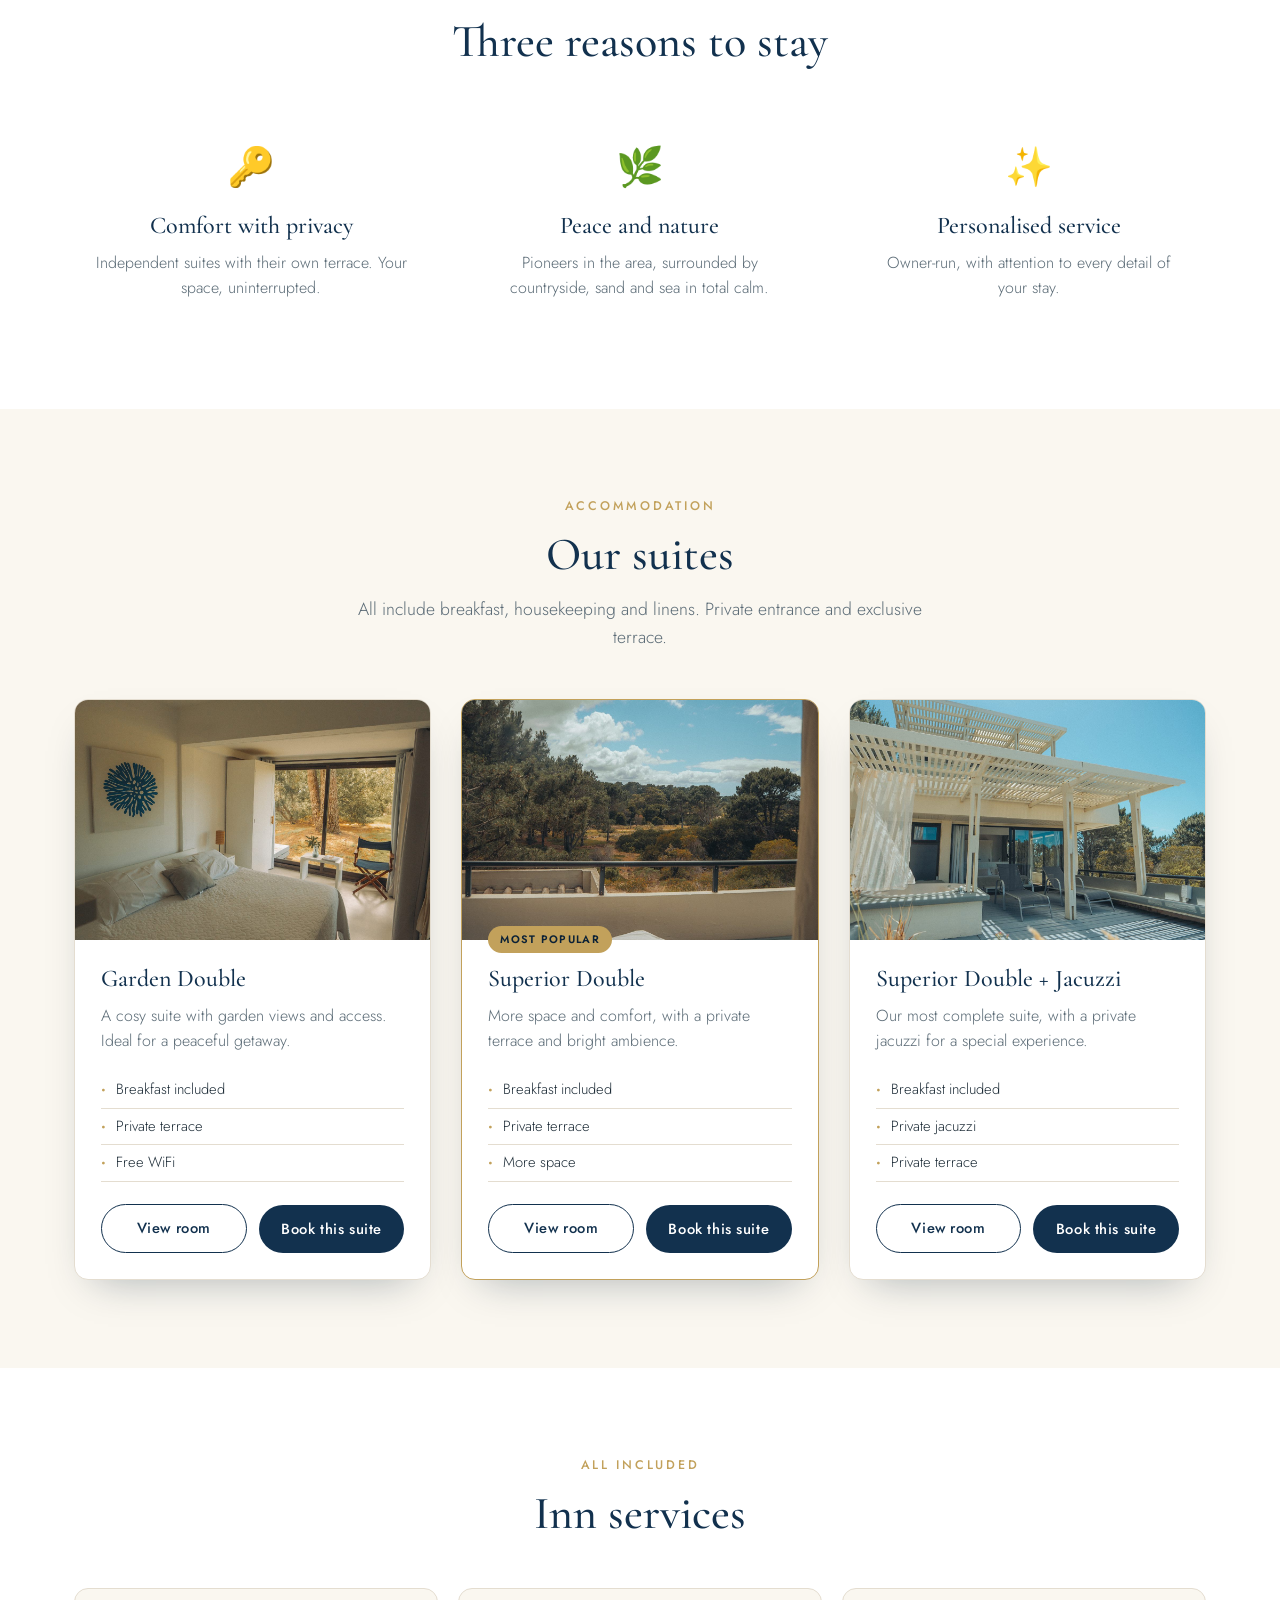
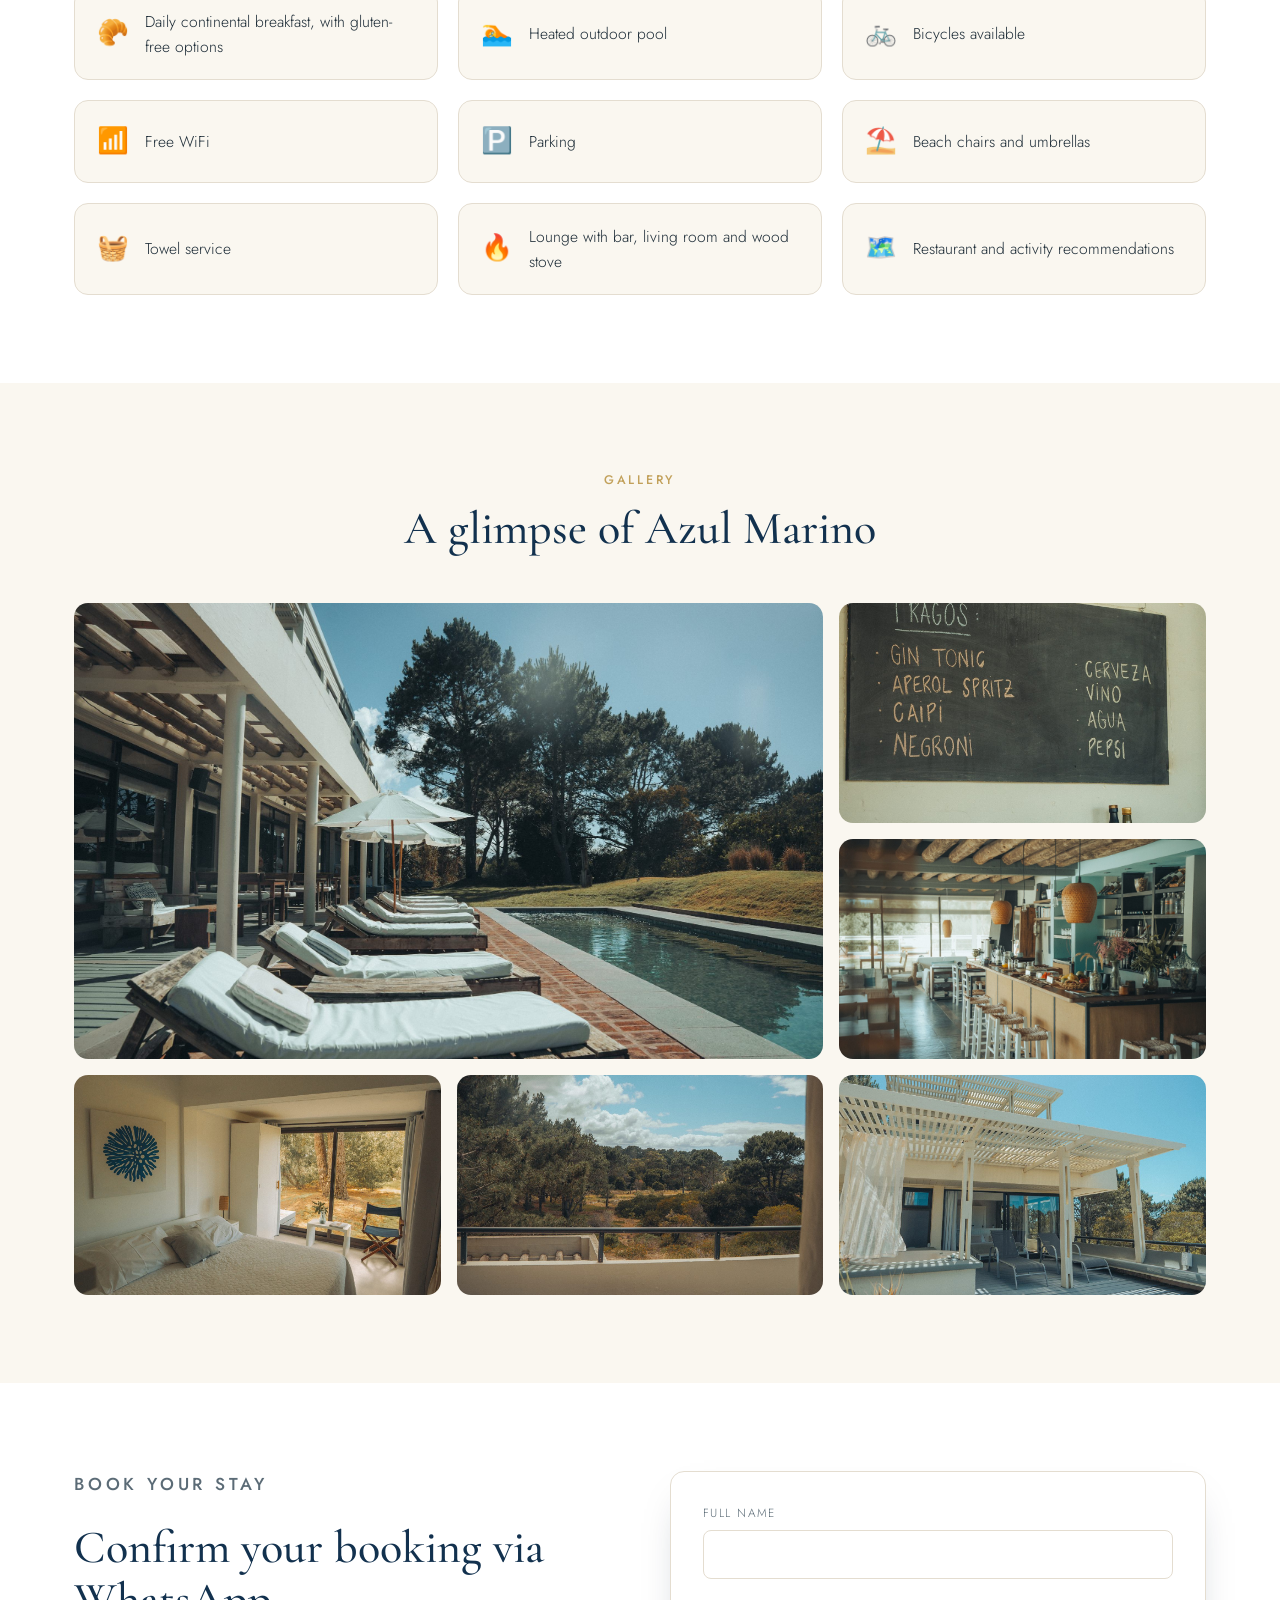
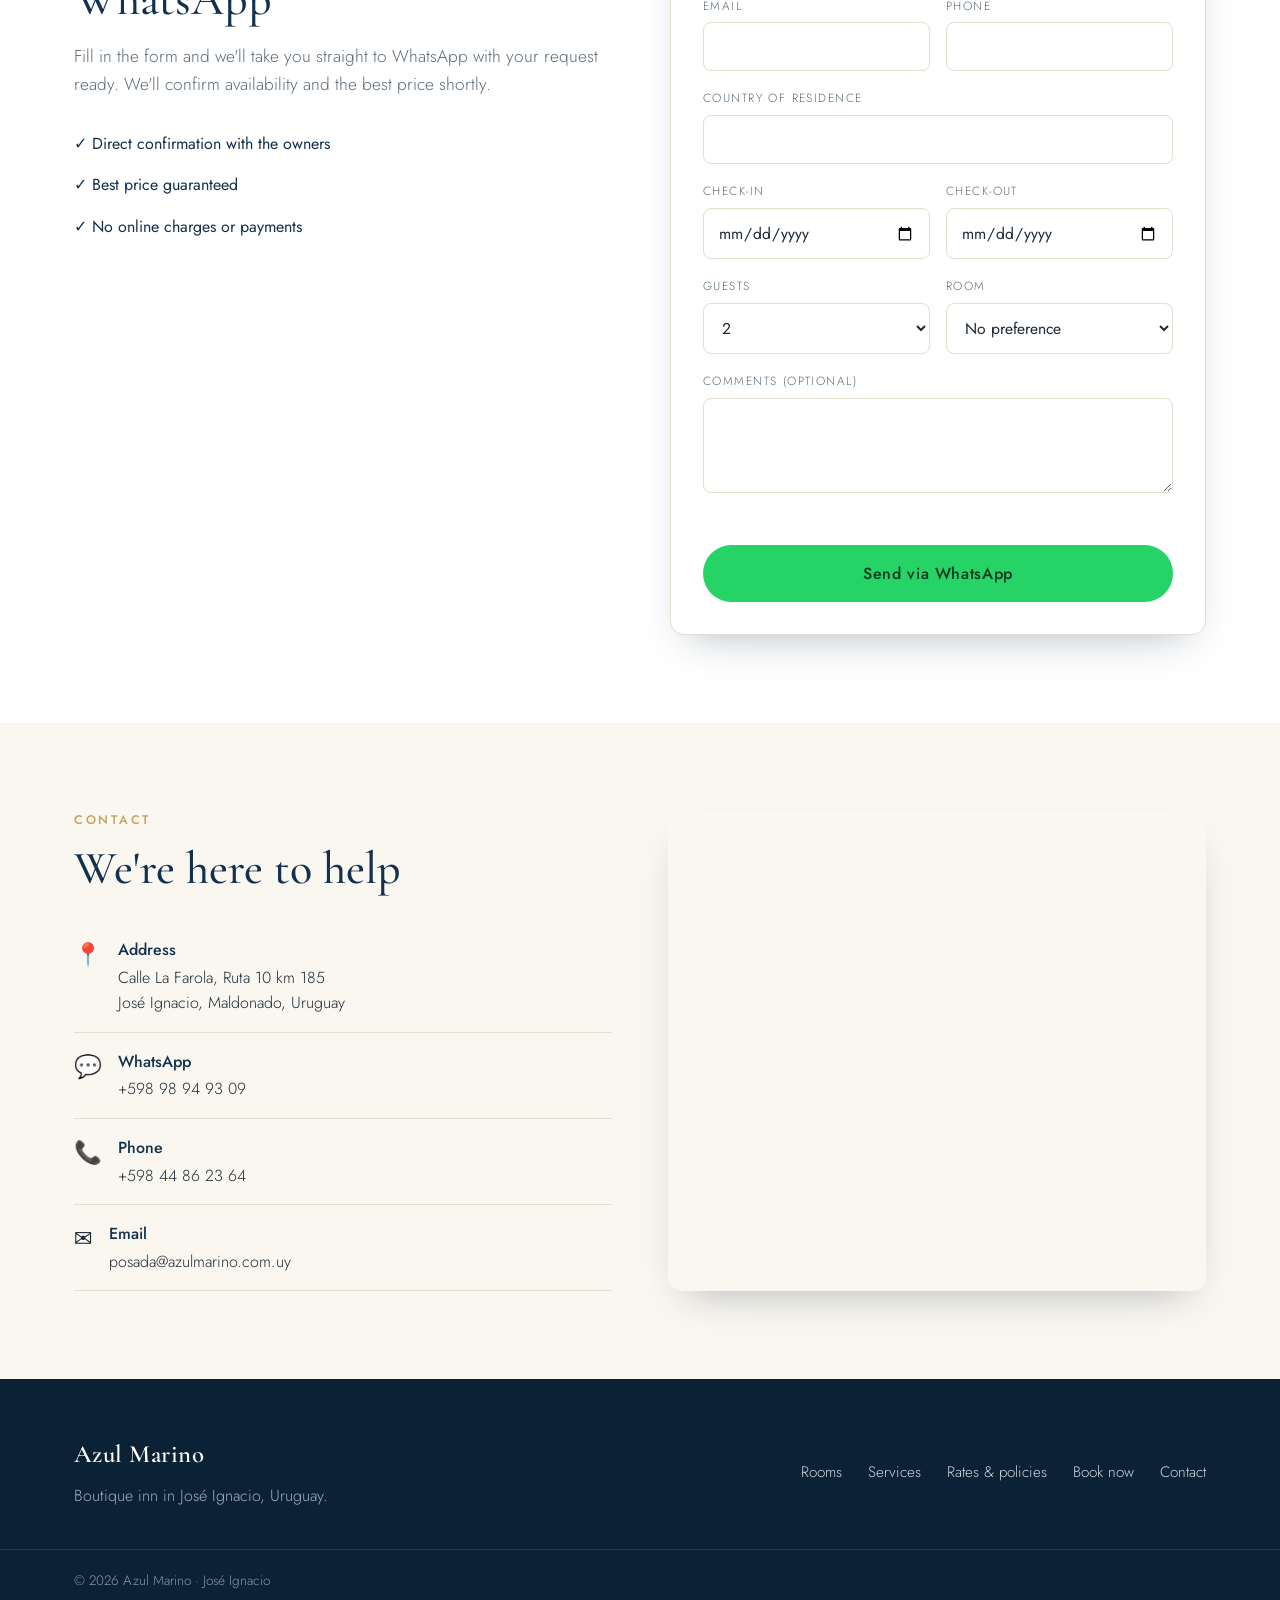
==== commit 8af25366: "arreglo telefono" ====
--- a/index.html
+++ b/index.html
@@ -321,7 +321,7 @@
             <span class="c-ic">📞</span>
             <div>
               <strong data-i18n="contact_phone_t">Teléfono</strong>
-              <a href="tel:+59844862363">+598 44 86 23 63</a>
+              <a href="tel:+59844862364">+598 44 86 23 64</a>
             </div>
           </li>
           <li>
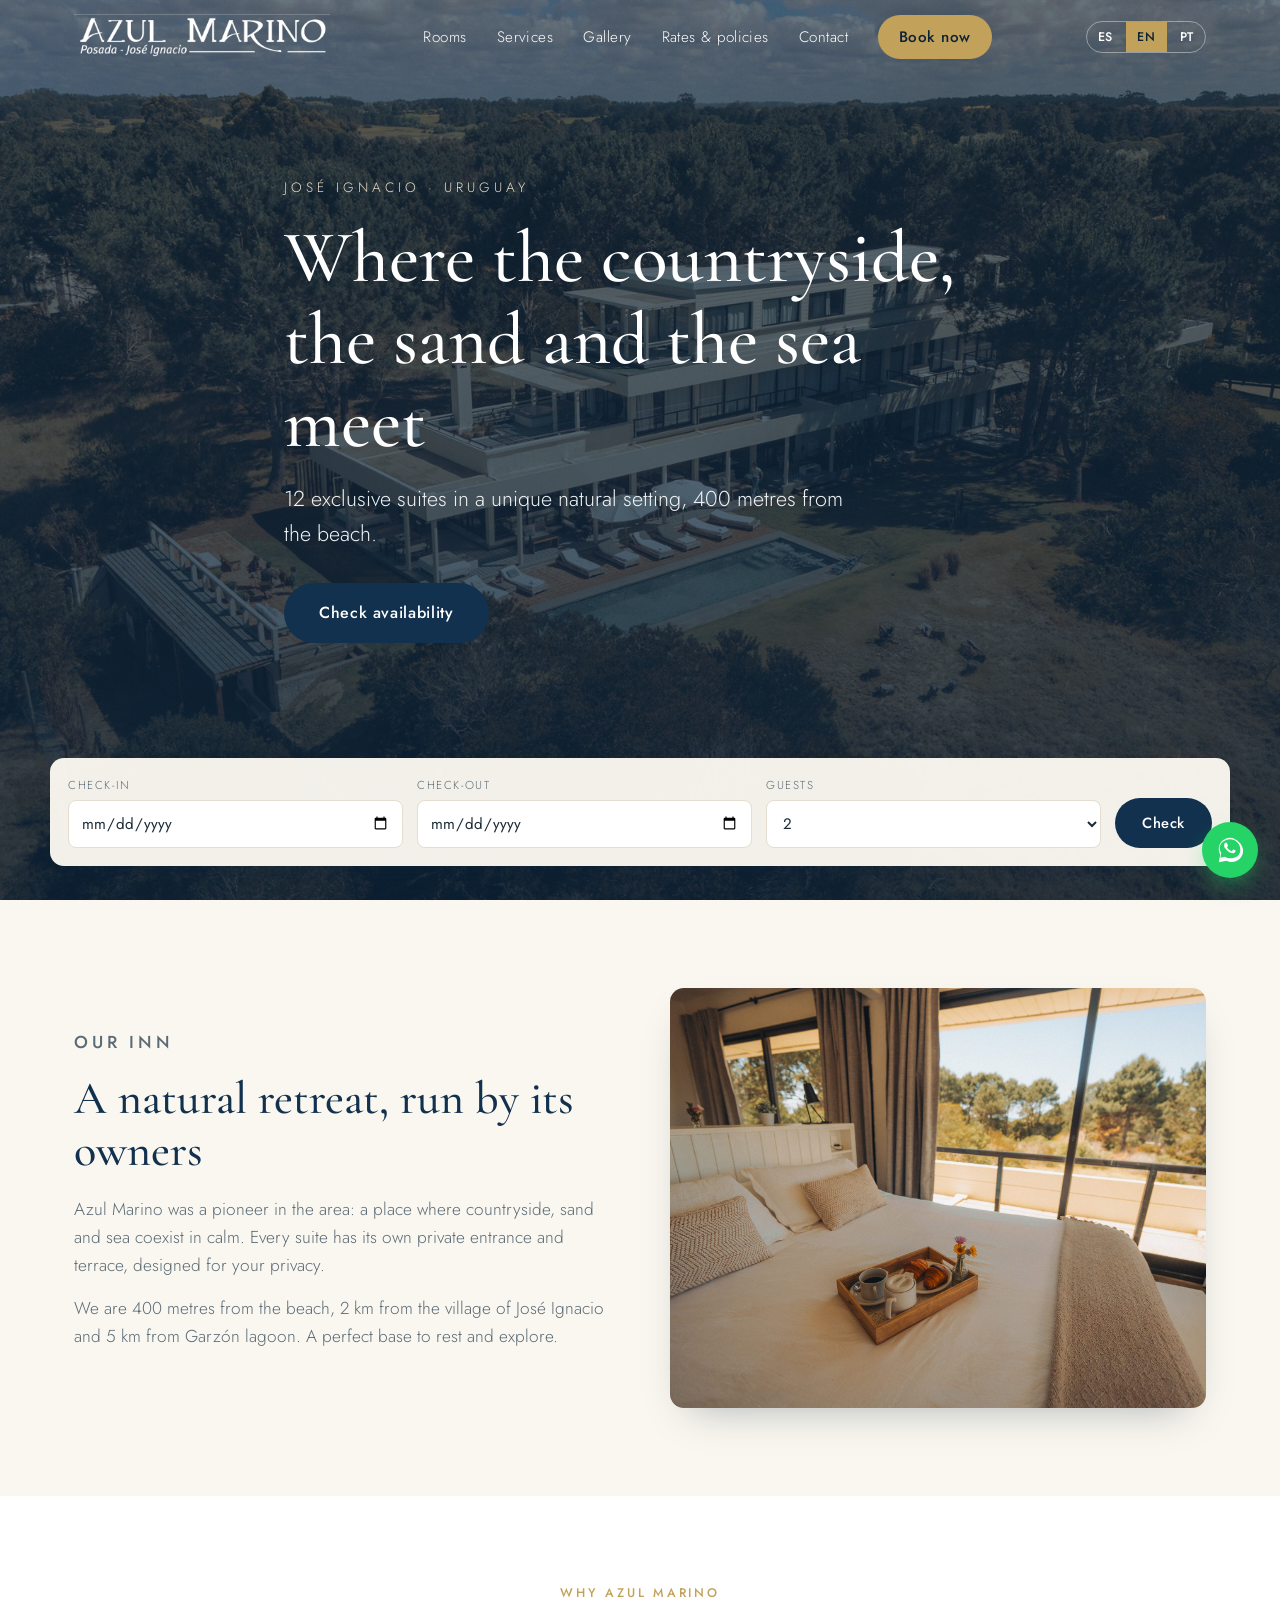
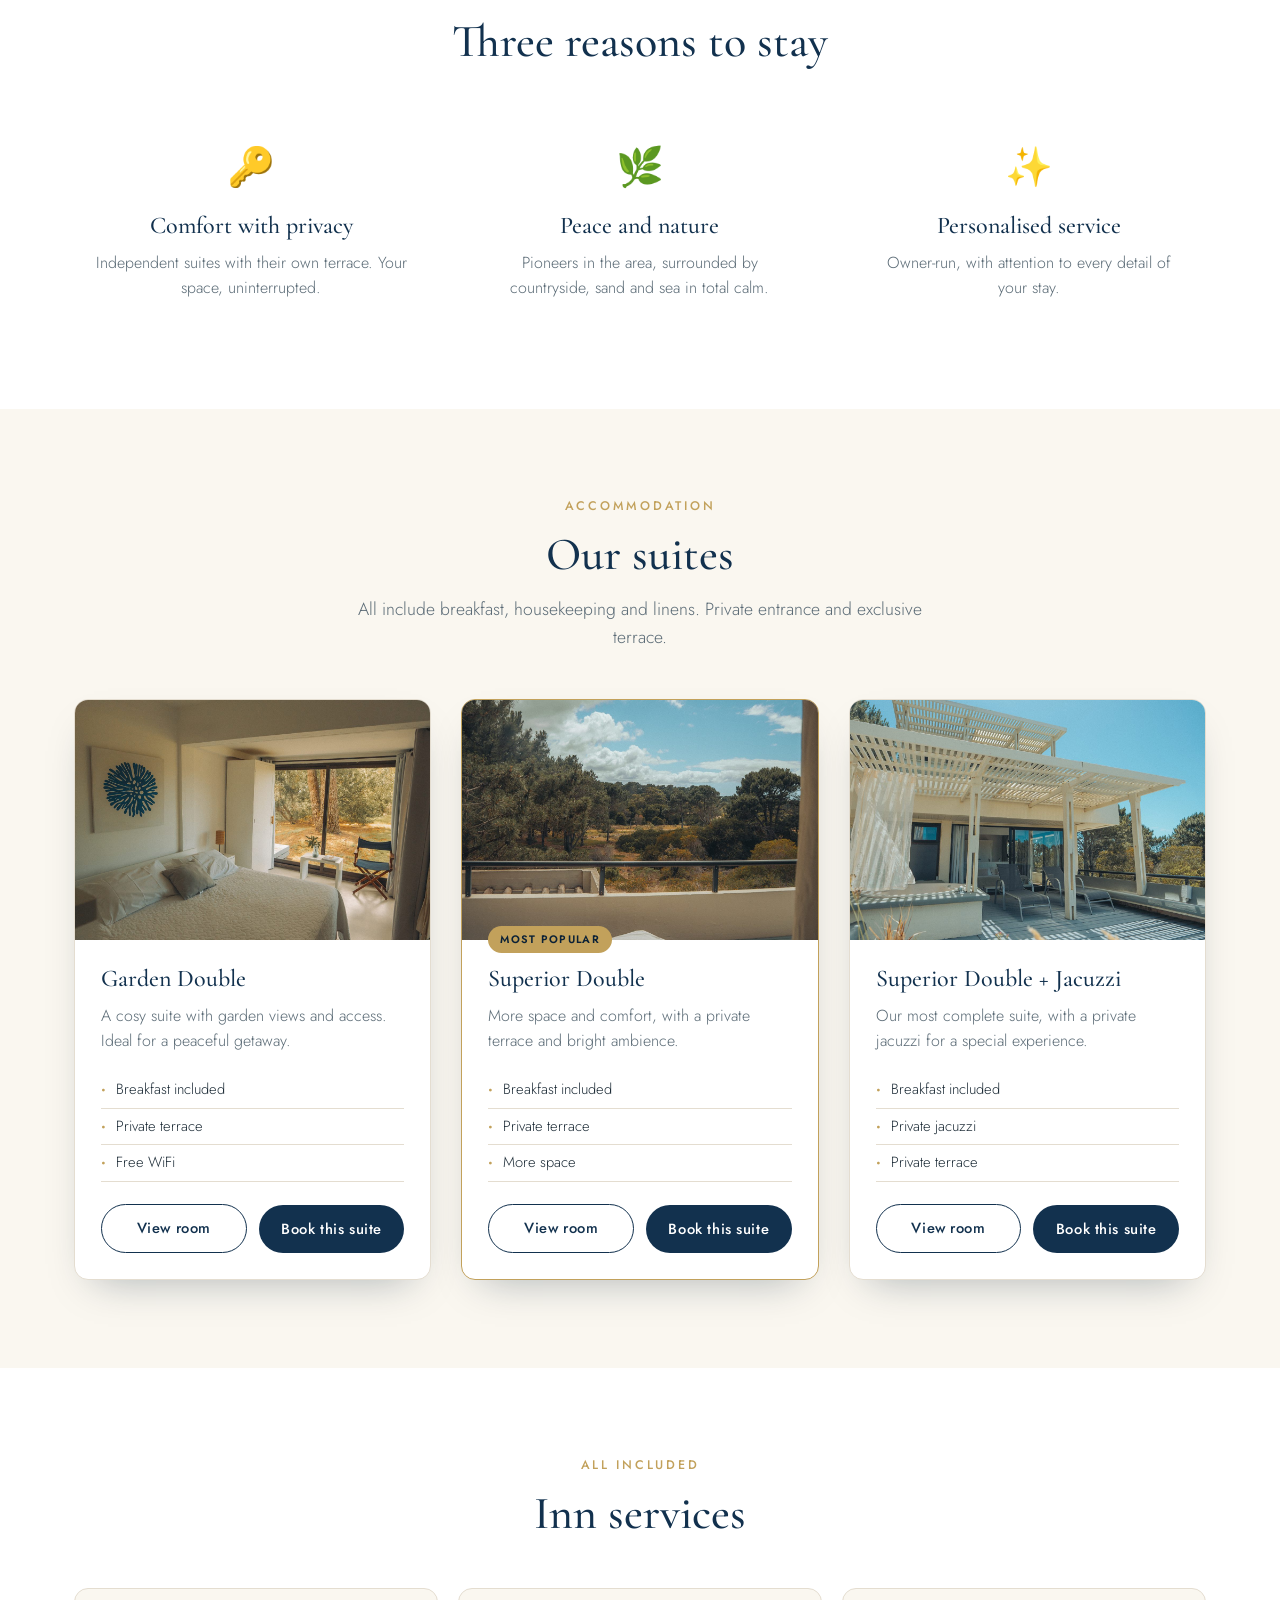
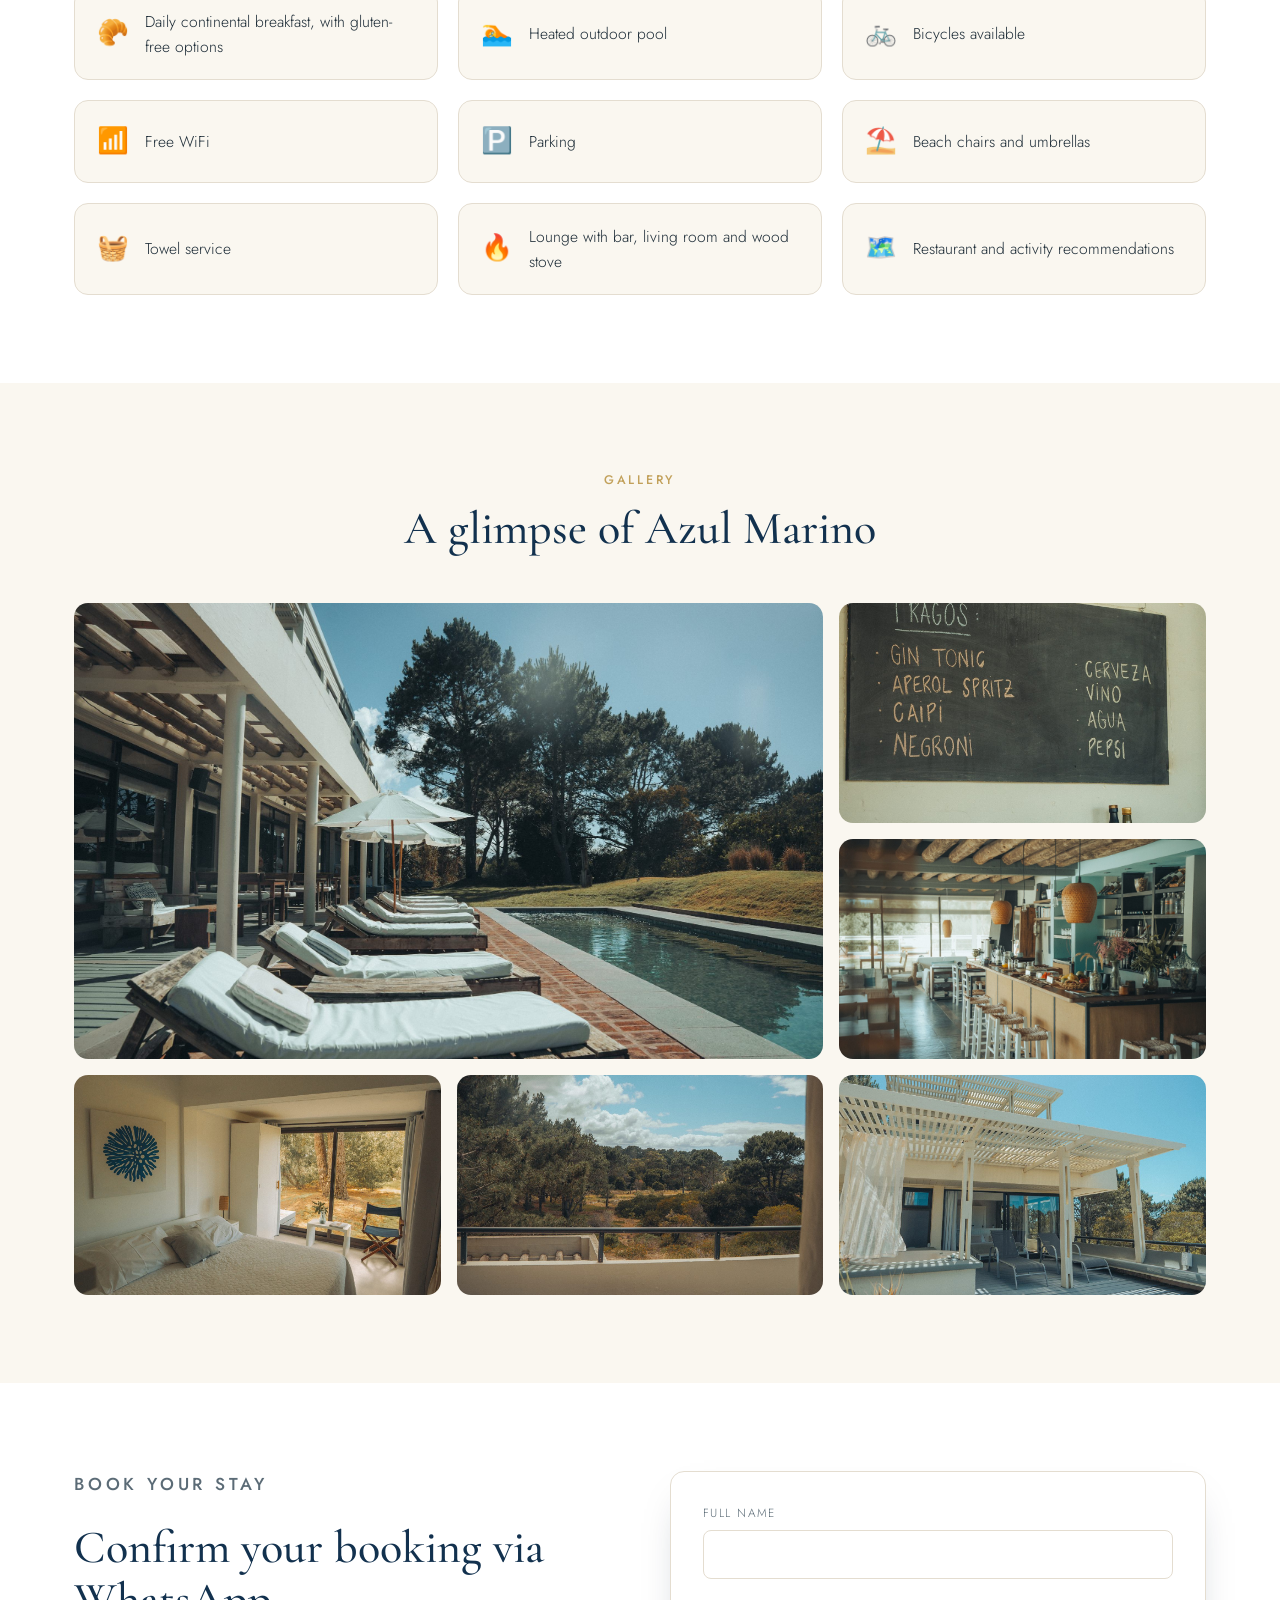
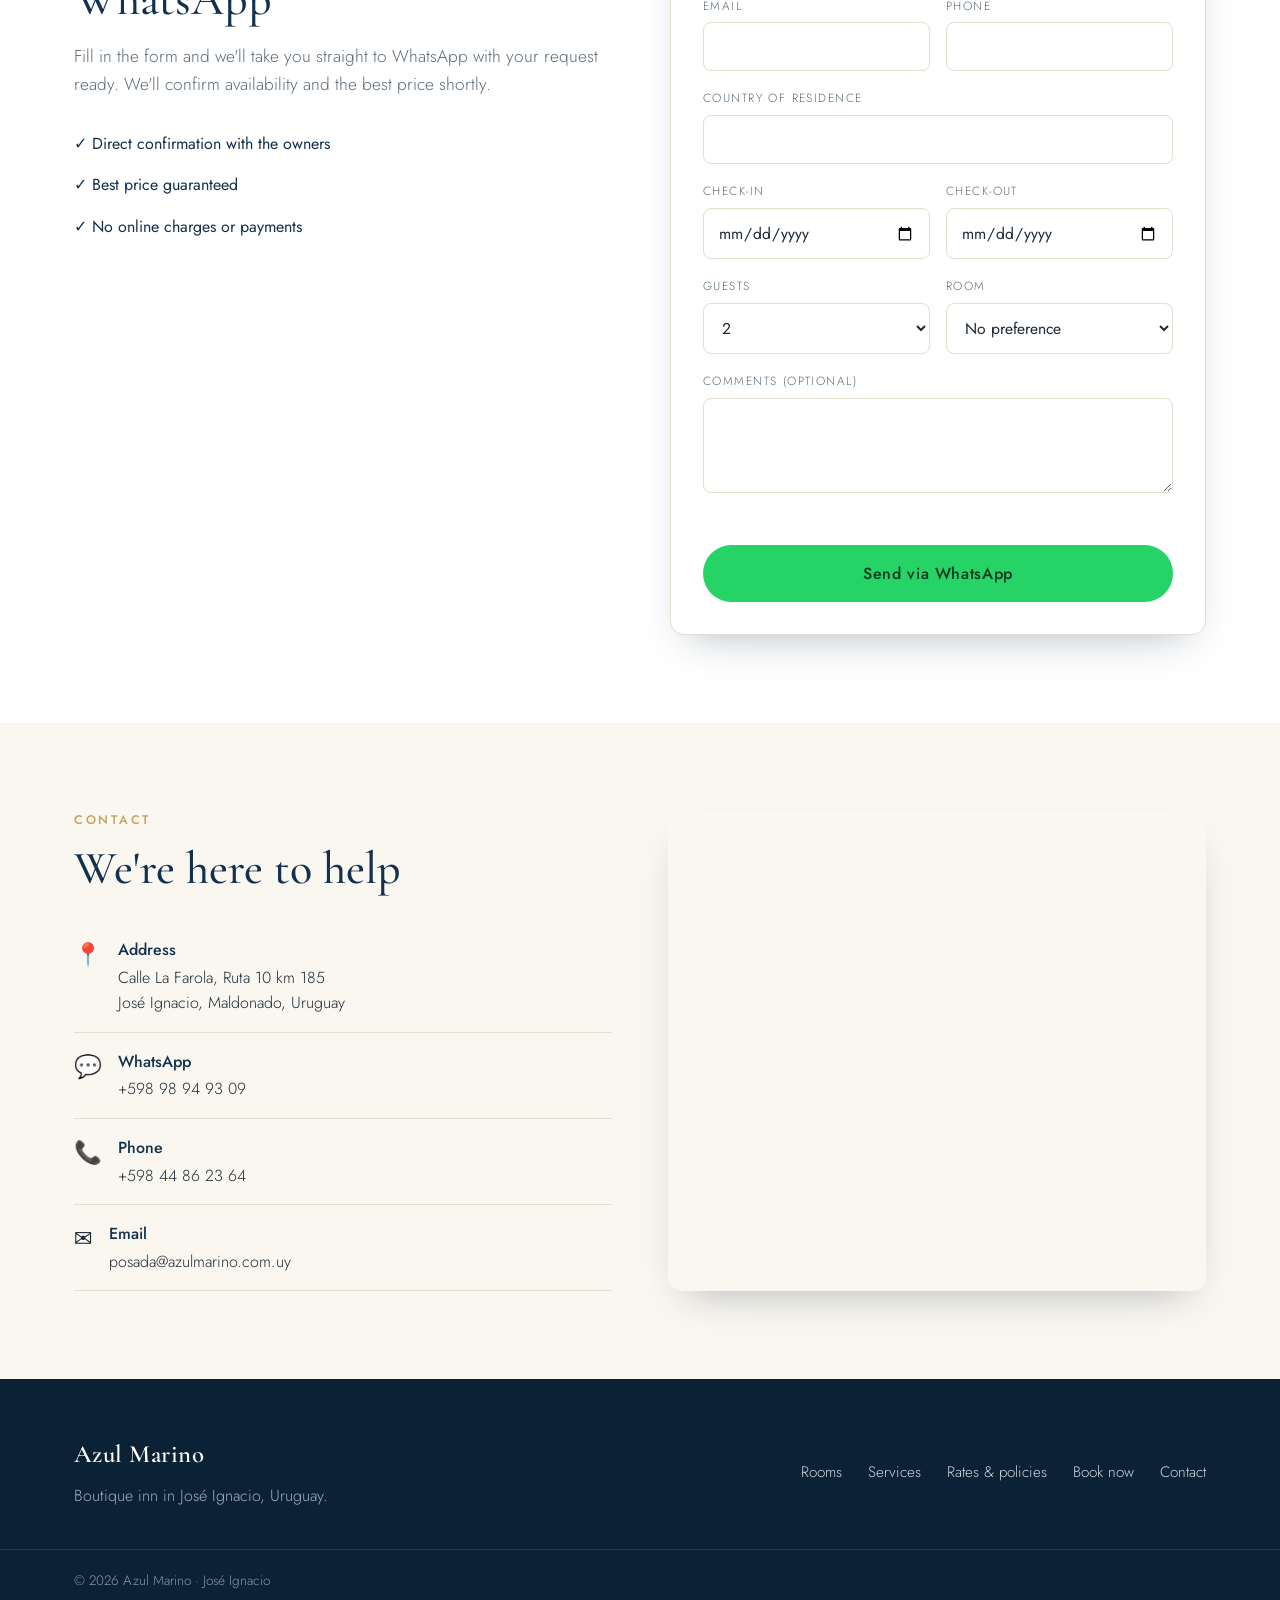
==== commit e46a5575: "logo + planilla precios" ====
--- a/index.html
+++ b/index.html
@@ -19,8 +19,12 @@
   <header class="site-header" id="header">
     <div class="container header-inner">
       <a href="#inicio" class="logo">
-        <span class="logo-mark">Azul Marino</span>
-        <span class="logo-sub" data-i18n="logo_sub">Posada · José Ignacio</span>
+        <img src="assets/logo.png" alt="Azul Marino · Posada José Ignacio" class="logo-img"
+             onerror="this.style.display='none'; this.nextElementSibling.style.display='flex';" />
+        <span class="logo-text">
+          <span class="logo-mark">Azul Marino</span>
+          <span class="logo-sub" data-i18n="logo_sub">Posada · José Ignacio</span>
+        </span>
       </a>
 
       <nav class="main-nav" id="mainNav">
--- a/styles.css
+++ b/styles.css
@@ -106,6 +106,12 @@
 .logo-sub { font-size: .64rem; letter-spacing: .28em; text-transform: uppercase; color: var(--sand); }
 .scrolled .logo-mark { color: var(--navy); }
 .scrolled .logo-sub { color: var(--gold); }
+
+/* Logo en imagen (si existe assets/logo.png; si no, cae al texto de arriba) */
+.logo-img { height: 46px; width: auto; max-width: 60vw; object-fit: contain; display: block; }
+.logo-text { display: none; flex-direction: column; line-height: 1.05; }
+.site-header:not(.scrolled) .logo-img { filter: brightness(0) invert(1); } /* blanco sobre el hero */
+@media (max-width: 520px) { .logo-img { height: 34px; } }
 
 .main-nav { display: flex; align-items: center; gap: 30px; }
 .main-nav a { color: var(--white); font-size: .95rem; letter-spacing: .03em; transition: color .2s; }
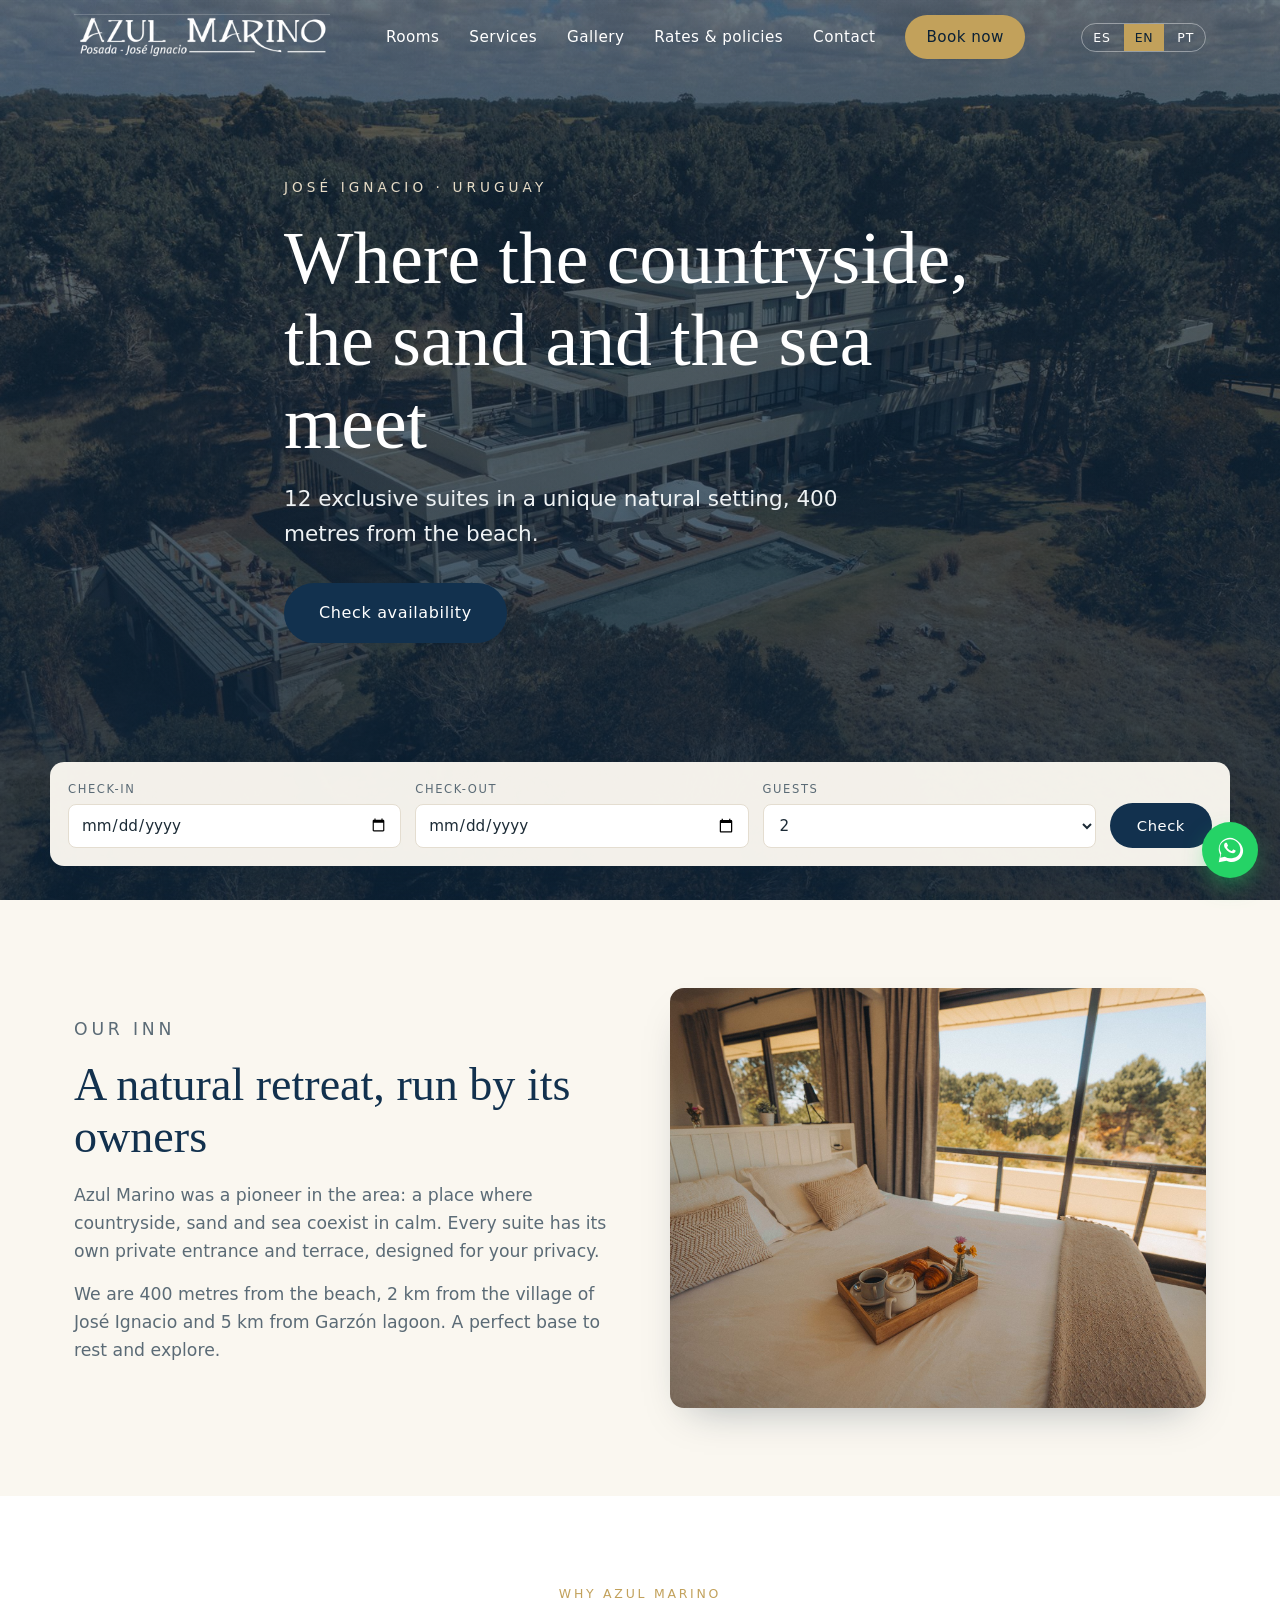
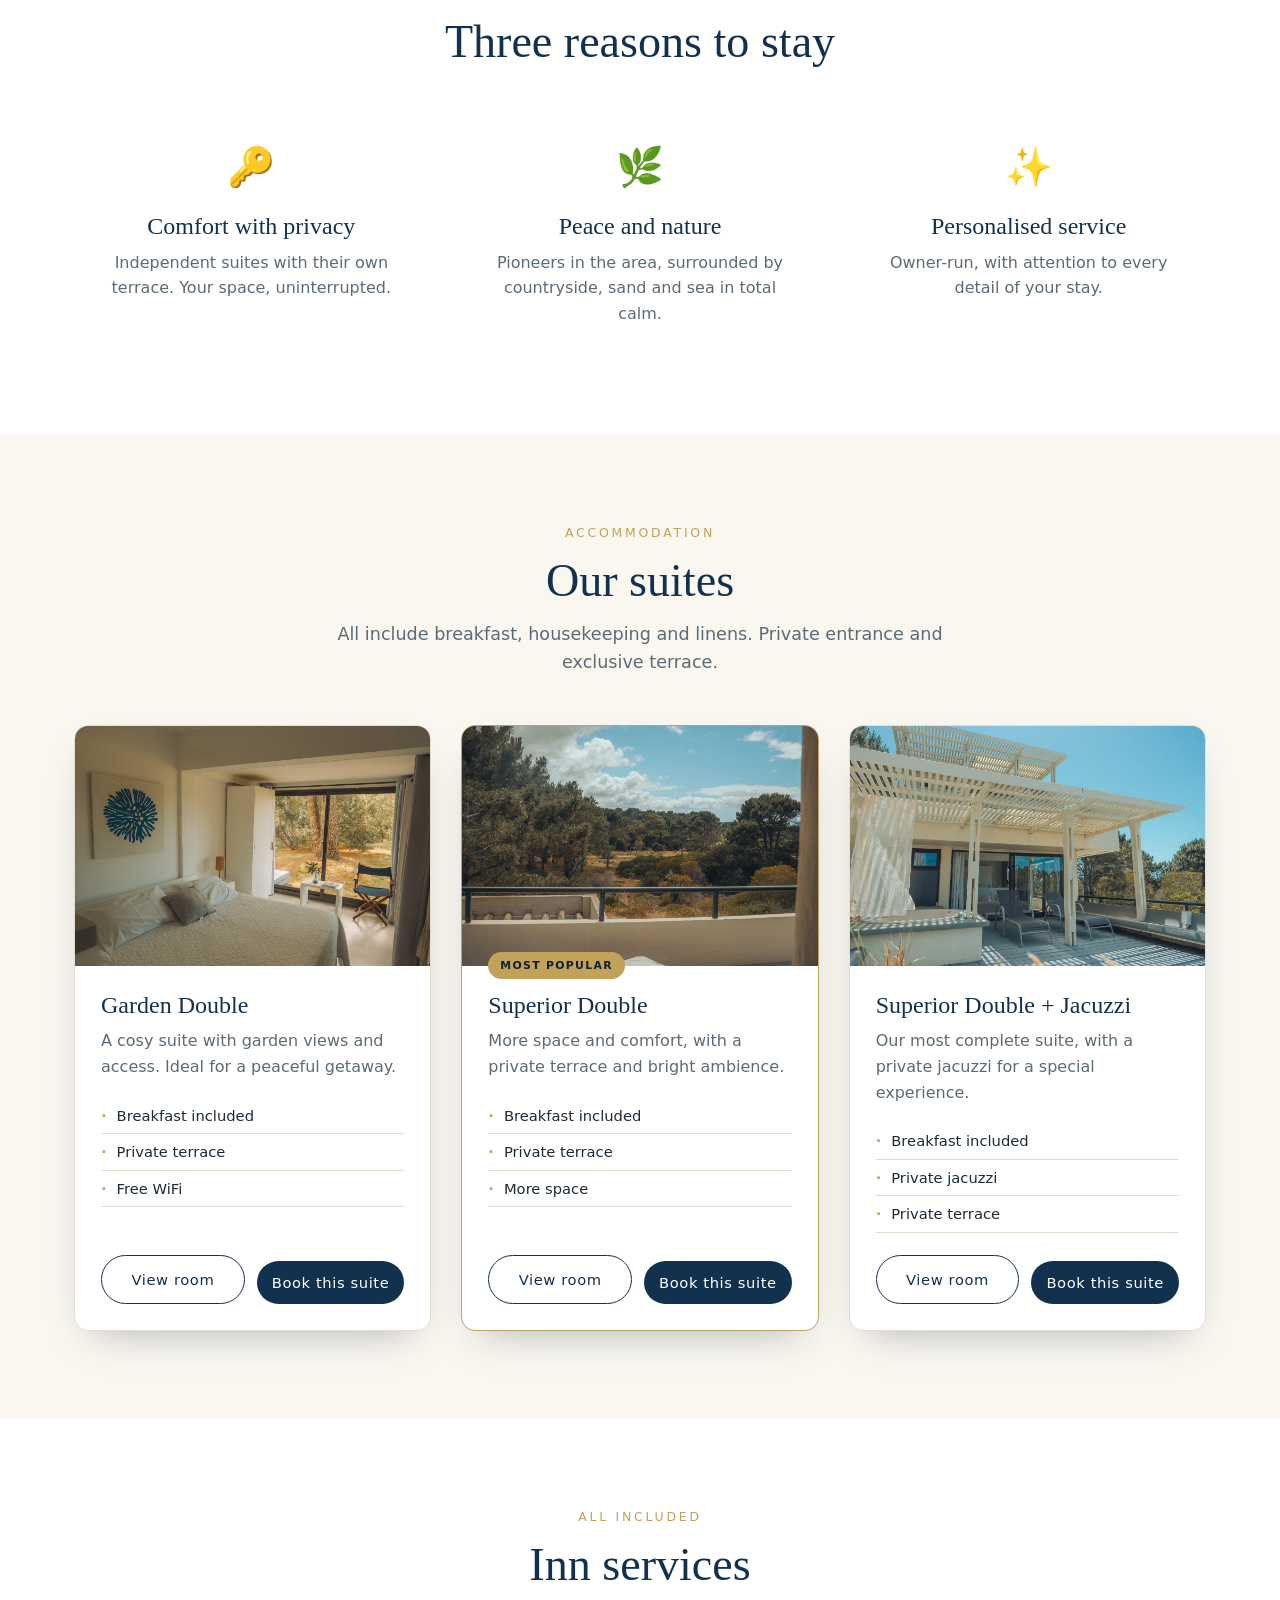
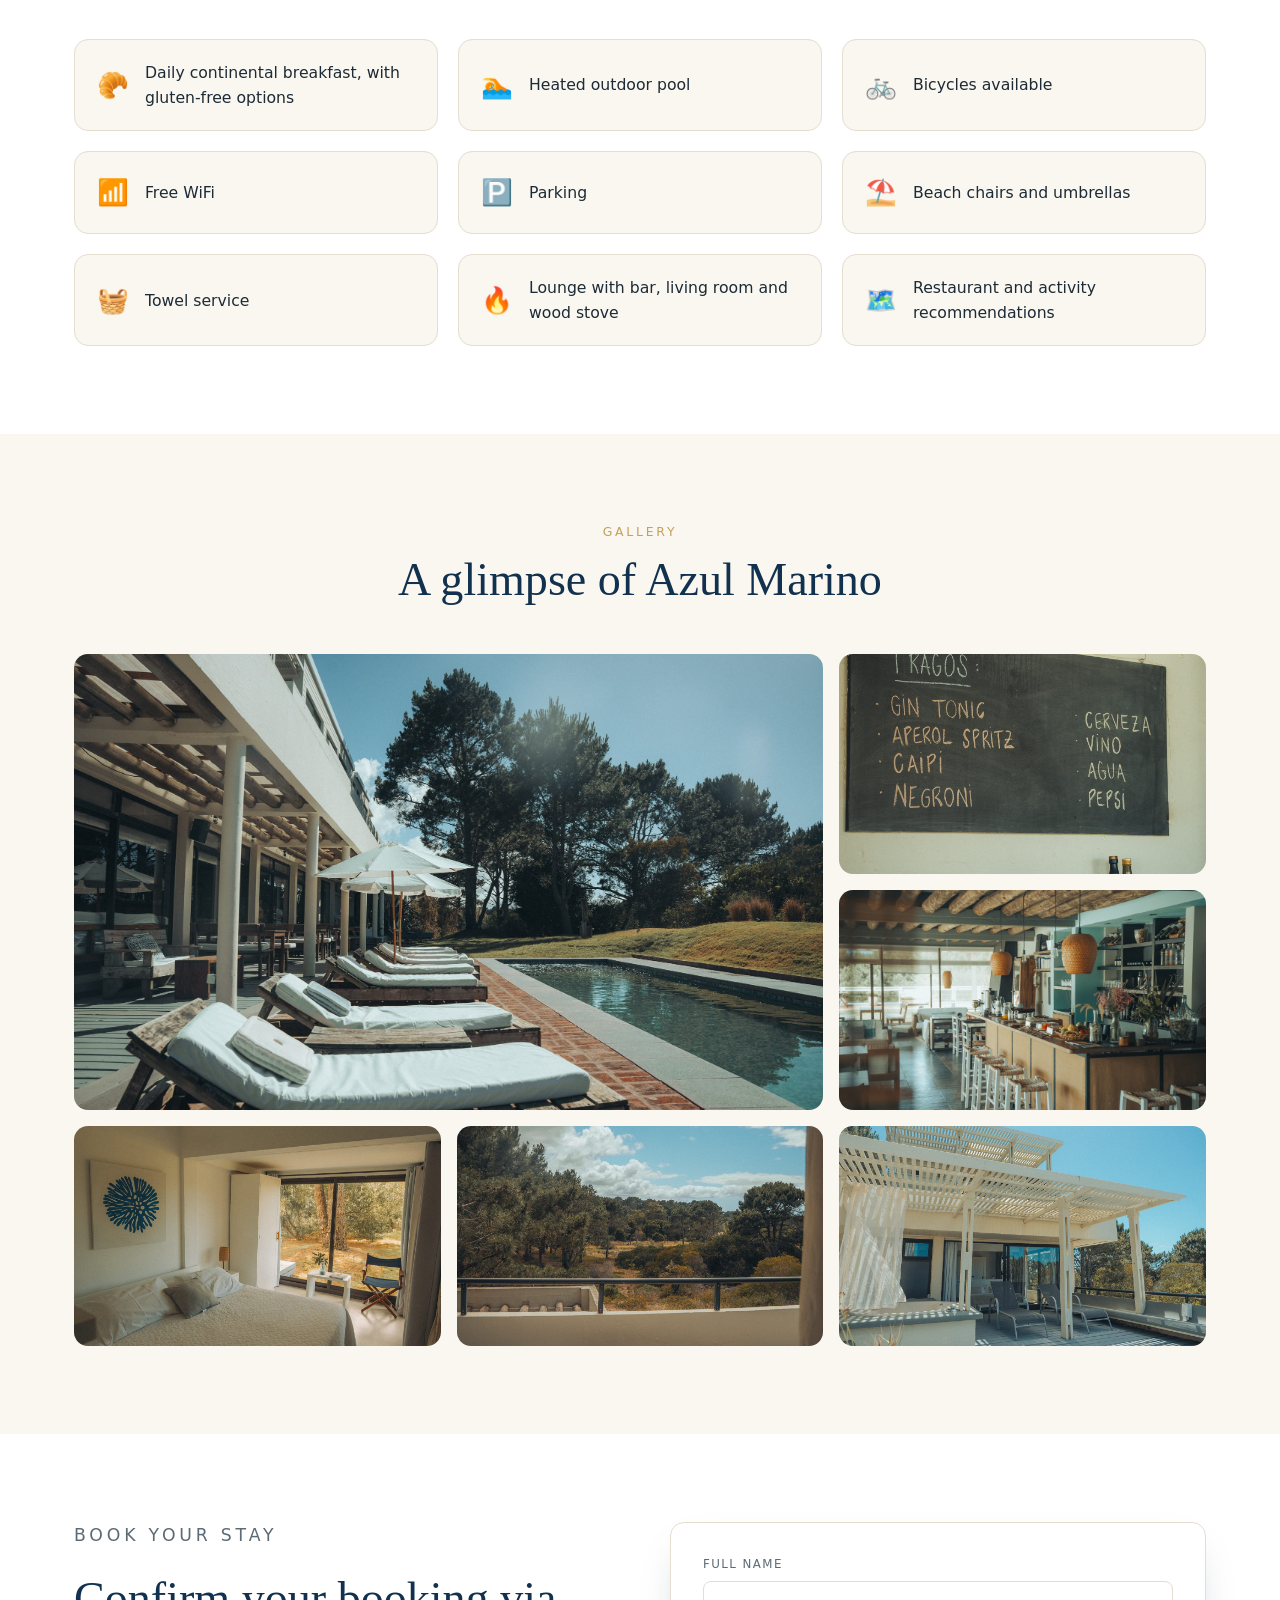
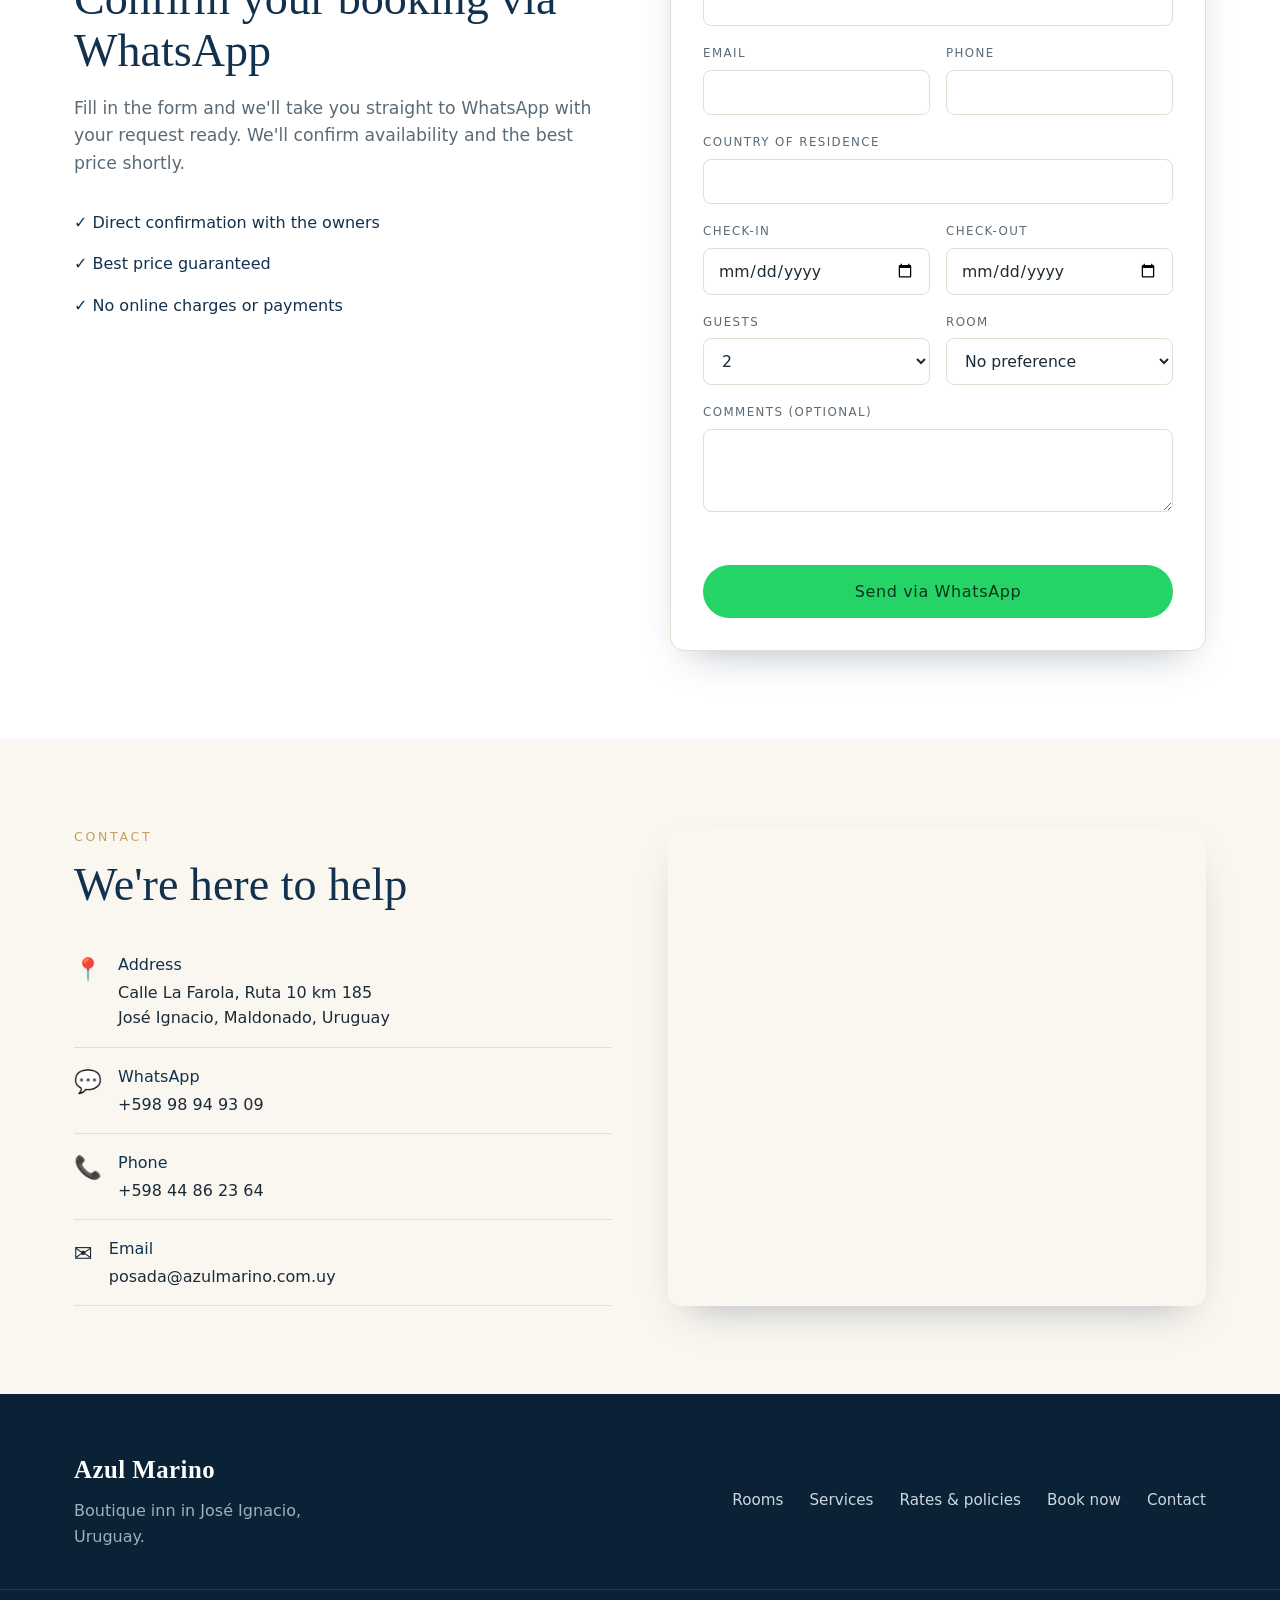
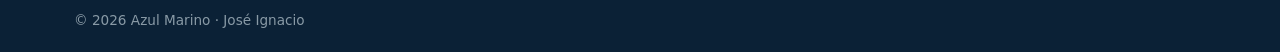
==== commit c96ce3c6: "seguridad" ====
--- a/index.html
+++ b/index.html
@@ -3,8 +3,18 @@
 <head>
   <meta charset="UTF-8" />
   <meta name="viewport" content="width=device-width, initial-scale=1.0" />
+  <meta name="referrer" content="strict-origin-when-cross-origin" />
+  <meta http-equiv="Content-Security-Policy" content="default-src 'self'; script-src 'self'; style-src 'self' 'unsafe-inline' https://fonts.googleapis.com; font-src https://fonts.gstatic.com; img-src 'self' data:; connect-src 'self' https://docs.google.com https://*.googleusercontent.com; frame-src https://www.google.com https://maps.google.com; base-uri 'self'; form-action 'self'; object-src 'none'" />
   <title>Azul Marino · Posada Boutique · José Ignacio, Uruguay</title>
   <meta name="description" content="Azul Marino, posada boutique en José Ignacio. 12 suites exclusivas donde el campo, la arena y el mar se encuentran. A 400 m de la playa." />
+  <link rel="icon" href="favicon.svg" type="image/svg+xml" />
+  <meta property="og:type" content="website" />
+  <meta property="og:site_name" content="Azul Marino" />
+  <meta property="og:title" content="Azul Marino · Posada en José Ignacio" />
+  <meta property="og:description" content="12 suites exclusivas donde el campo, la arena y el mar se encuentran, a 400 m de la playa." />
+  <meta property="og:image" content="assets/hero.jpg" />
+  <meta property="og:locale" content="es_UY" />
+  <meta name="twitter:card" content="summary_large_image" />
 
   <!-- Tipografías -->
   <link rel="preconnect" href="https://fonts.googleapis.com" />
@@ -19,8 +29,7 @@
   <header class="site-header" id="header">
     <div class="container header-inner">
       <a href="#inicio" class="logo">
-        <img src="assets/logo.png" alt="Azul Marino · Posada José Ignacio" class="logo-img"
-             onerror="this.style.display='none'; this.nextElementSibling.style.display='flex';" />
+        <img src="assets/logo.png" alt="Azul Marino · Posada José Ignacio" class="logo-img" />
         <span class="logo-text">
           <span class="logo-mark">Azul Marino</span>
           <span class="logo-sub" data-i18n="logo_sub">Posada · José Ignacio</span>
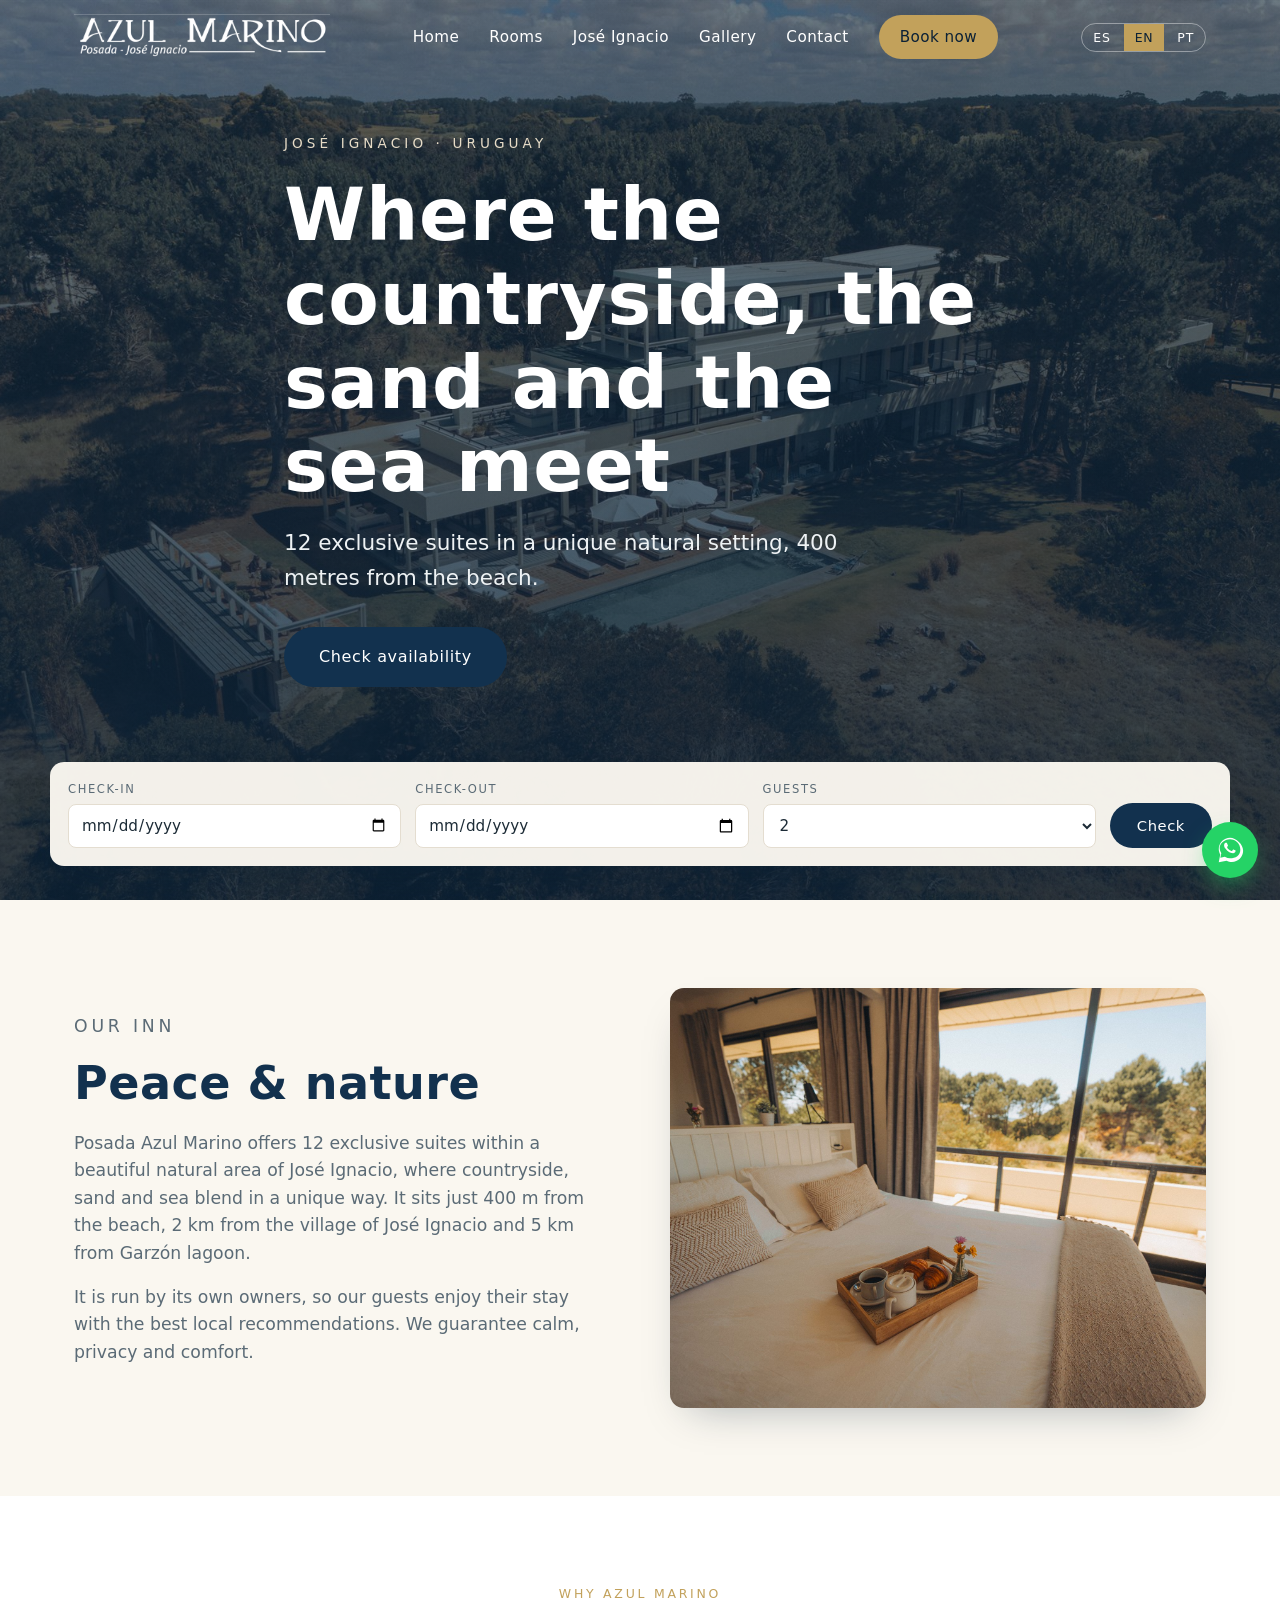
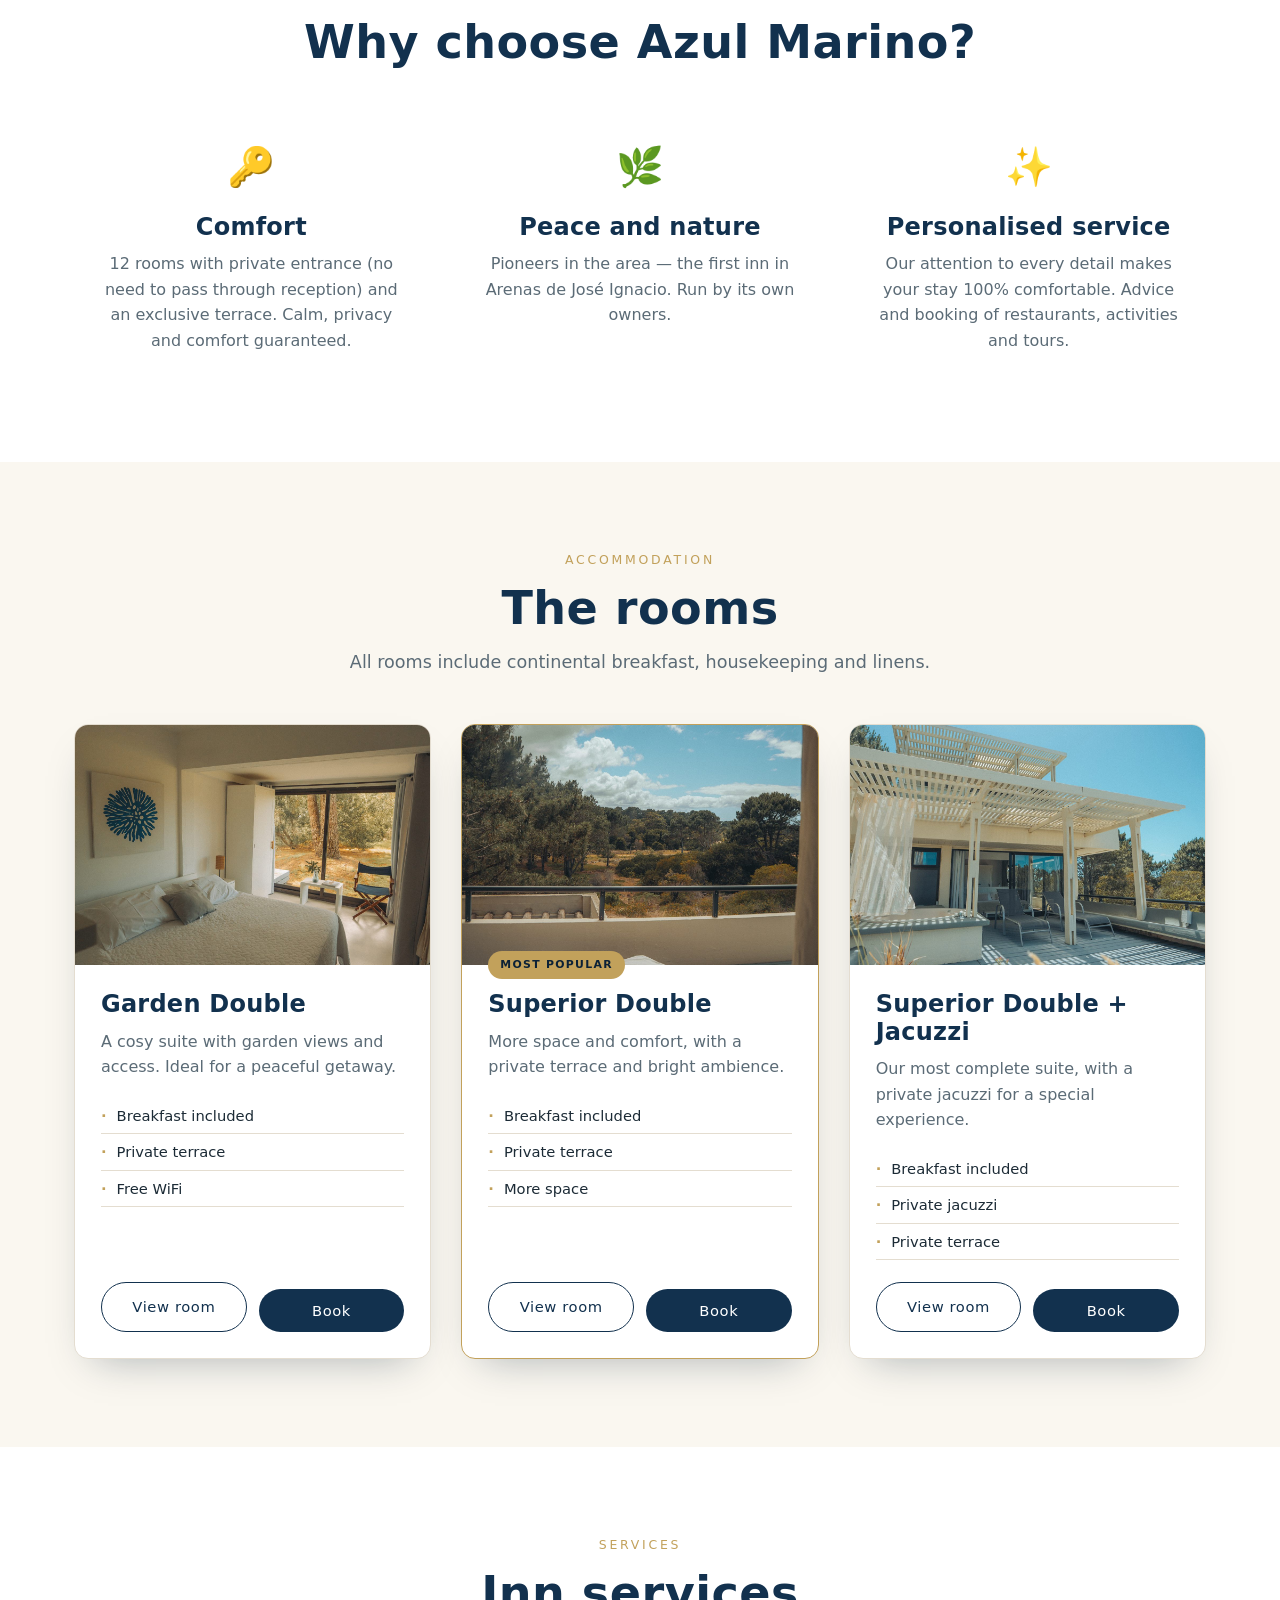
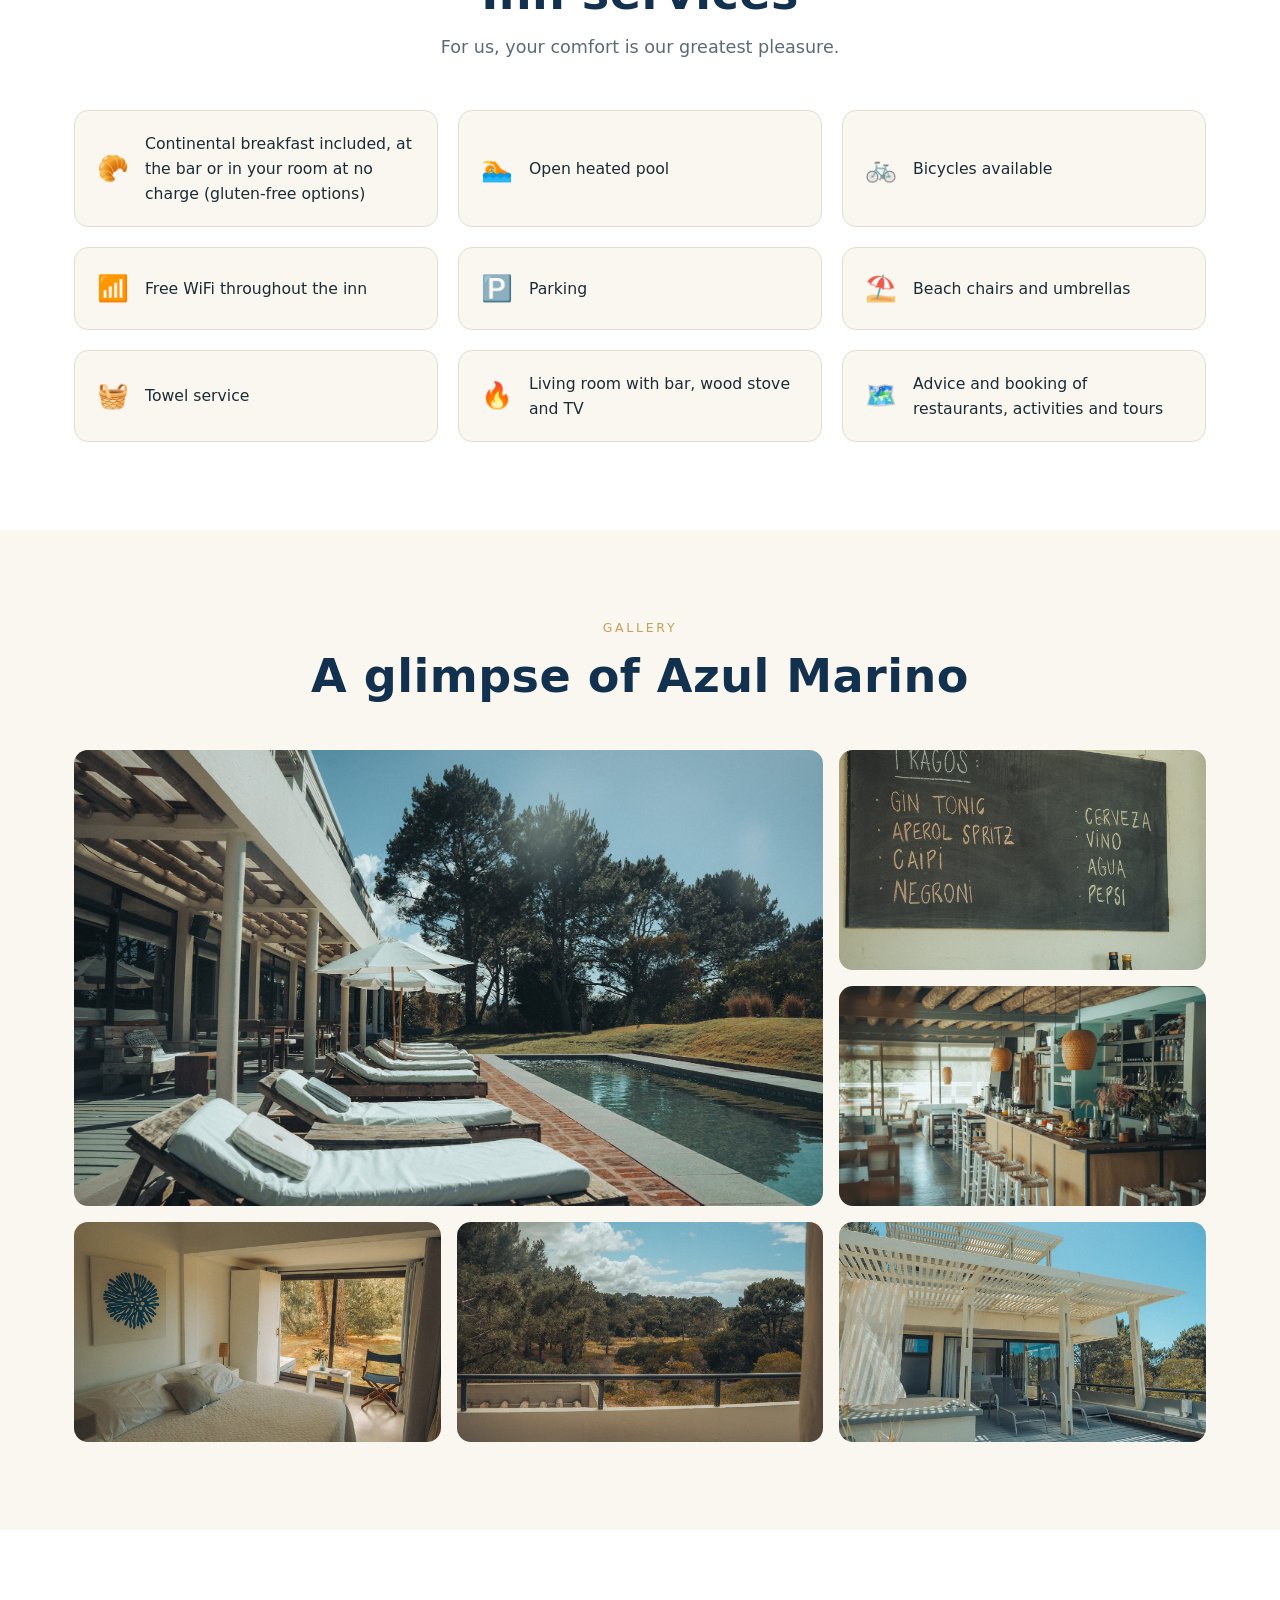
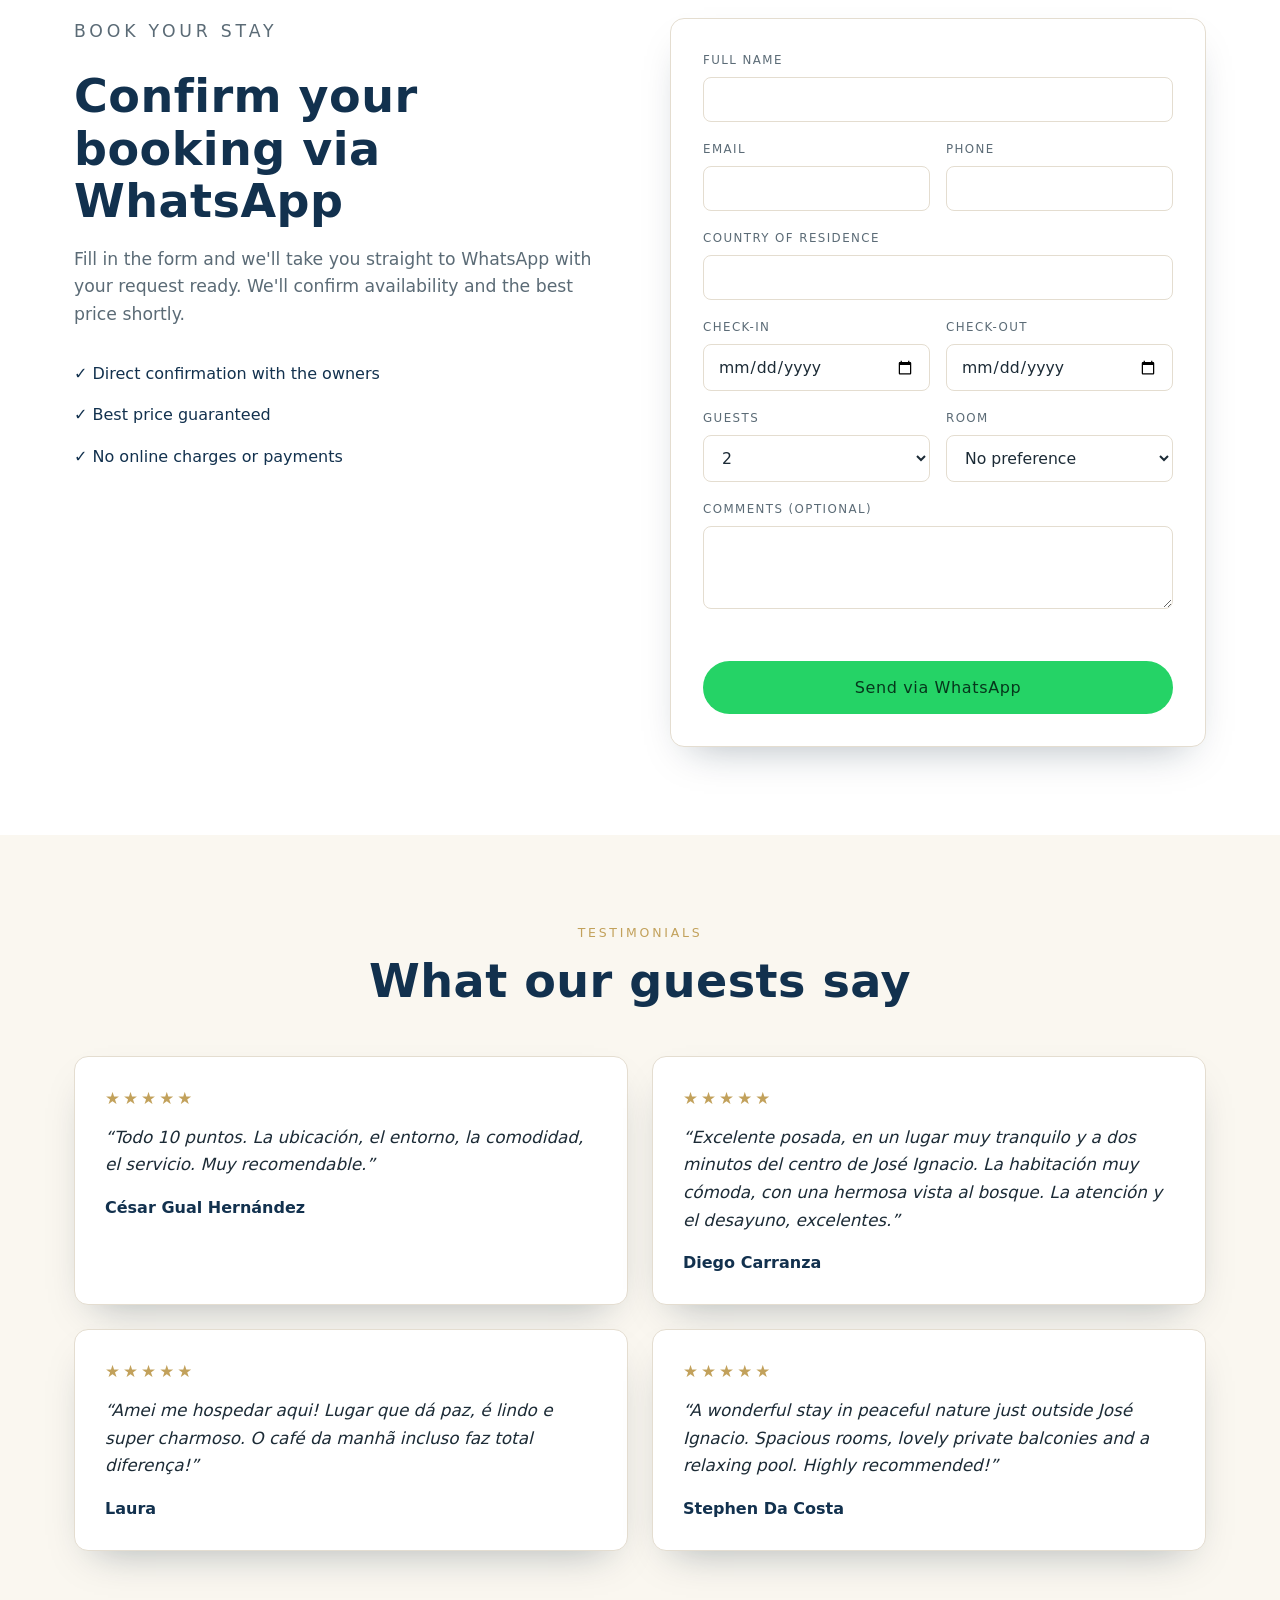
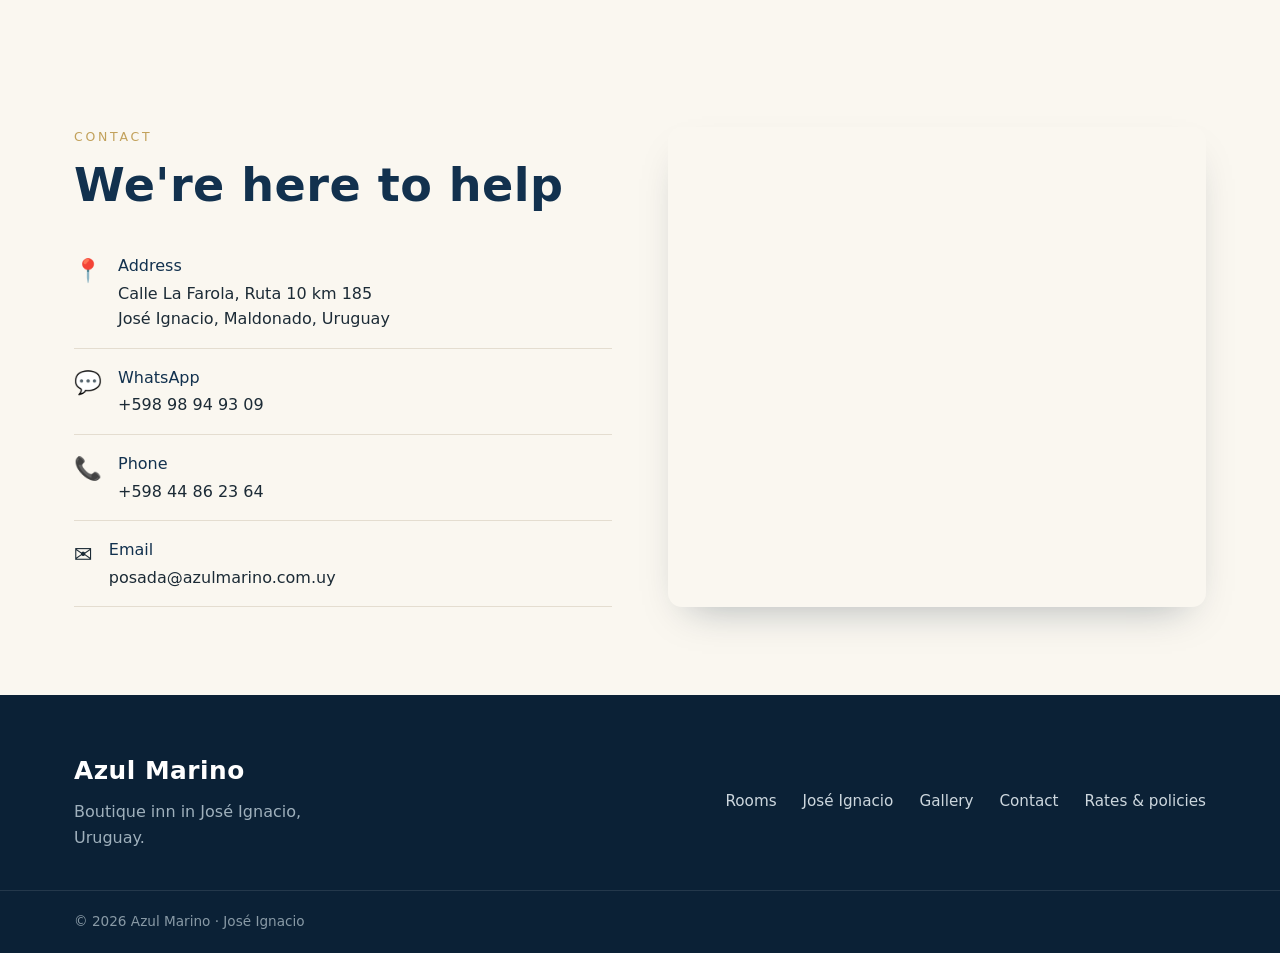
==== commit ff79feaa: "cambios fuente testimonios y pestañas para hacer parecido a web original" ====
--- a/index.html
+++ b/index.html
@@ -19,7 +19,7 @@
   <!-- Tipografías -->
   <link rel="preconnect" href="https://fonts.googleapis.com" />
   <link rel="preconnect" href="https://fonts.gstatic.com" crossorigin />
-  <link href="https://fonts.googleapis.com/css2?family=Cormorant+Garamond:wght@400;500;600&family=Jost:wght@300;400;500;600&display=swap" rel="stylesheet" />
+  <link href="https://fonts.googleapis.com/css2?family=Montserrat:wght@300;400;500;600;700&display=swap" rel="stylesheet" />
 
   <link rel="stylesheet" href="styles.css" />
 </head>
@@ -37,10 +37,10 @@
       </a>
 
       <nav class="main-nav" id="mainNav">
+        <a href="#inicio" data-i18n="nav_home">Inicio</a>
         <a href="#habitaciones" data-i18n="nav_rooms">Habitaciones</a>
-        <a href="#servicios" data-i18n="nav_services">Servicios</a>
+        <a href="jose-ignacio.html" data-i18n="nav_jose">José Ignacio</a>
         <a href="#galeria" data-i18n="nav_gallery">Galería</a>
-        <a href="politicas.html" data-i18n="nav_rates">Tarifas y políticas</a>
         <a href="#contacto" data-i18n="nav_contact">Contacto</a>
         <a href="#reservar" class="btn btn-nav" data-i18n="nav_book">Reservar</a>
       </nav>
@@ -154,7 +154,7 @@
             </ul>
             <div class="room-actions">
               <a href="habitacion.html?room=doble-jardin" class="btn btn-outline" data-i18n="room_view">Ver habitación</a>
-              <button class="btn btn-primary room-book" data-room="Doble Jardín" data-i18n="room_book">Reservar</button>
+              <button class="btn btn-primary room-book" data-room="Doble Jardín" data-i18n="room_reserve">Reservar</button>
             </div>
           </div>
         </article>
@@ -173,7 +173,7 @@
             </ul>
             <div class="room-actions">
               <a href="habitacion.html?room=doble-superior" class="btn btn-outline" data-i18n="room_view">Ver habitación</a>
-              <button class="btn btn-primary room-book" data-room="Doble Superior" data-i18n="room_book">Reservar</button>
+              <button class="btn btn-primary room-book" data-room="Doble Superior" data-i18n="room_reserve">Reservar</button>
             </div>
           </div>
         </article>
@@ -191,7 +191,7 @@
             </ul>
             <div class="room-actions">
               <a href="habitacion.html?room=doble-superior-jacuzzi" class="btn btn-outline" data-i18n="room_view">Ver habitación</a>
-              <button class="btn btn-primary room-book" data-room="Doble Superior + Jacuzzi" data-i18n="room_book">Reservar</button>
+              <button class="btn btn-primary room-book" data-room="Doble Superior + Jacuzzi" data-i18n="room_reserve">Reservar</button>
             </div>
           </div>
         </article>
@@ -202,8 +202,9 @@
   <!-- ============ SERVICIOS ============ -->
   <section class="services section alt" id="servicios">
     <div class="container">
-      <p class="eyebrow center" data-i18n="services_eyebrow">Todo incluido</p>
+      <p class="eyebrow center" data-i18n="services_eyebrow">Servicios</p>
       <h2 class="center" data-i18n="services_title">Servicios de la posada</h2>
+      <p class="section-lead center" data-i18n="services_lead">Para nosotros, tu confort es nuestro mayor placer.</p>
       <div class="services-grid">
         <div class="service"><span class="service-ic">🥐</span><span data-i18n="srv_breakfast">Desayuno continental diario, con opciones sin gluten</span></div>
         <div class="service"><span class="service-ic">🏊</span><span data-i18n="srv_pool">Piscina climatizada exterior</span></div>
@@ -309,6 +310,36 @@
     </div>
   </section>
 
+  <!-- ============ TESTIMONIOS ============ -->
+  <section class="testimonials section" id="testimonios">
+    <div class="container">
+      <p class="eyebrow center" data-i18n="testi_eyebrow">Testimonios</p>
+      <h2 class="center" data-i18n="testi_title">Lo que dicen nuestros huéspedes</h2>
+      <div class="testi-grid">
+        <figure class="testi-card">
+          <div class="testi-stars">★★★★★</div>
+          <blockquote class="testi-text">Todo 10 puntos. La ubicación, el entorno, la comodidad, el servicio. Muy recomendable.</blockquote>
+          <figcaption class="testi-author">César Gual Hernández</figcaption>
+        </figure>
+        <figure class="testi-card">
+          <div class="testi-stars">★★★★★</div>
+          <blockquote class="testi-text">Excelente posada, en un lugar muy tranquilo y a dos minutos del centro de José Ignacio. La habitación muy cómoda, con una hermosa vista al bosque. La atención y el desayuno, excelentes.</blockquote>
+          <figcaption class="testi-author">Diego Carranza</figcaption>
+        </figure>
+        <figure class="testi-card">
+          <div class="testi-stars">★★★★★</div>
+          <blockquote class="testi-text">Amei me hospedar aqui! Lugar que dá paz, é lindo e super charmoso. O café da manhã incluso faz total diferença!</blockquote>
+          <figcaption class="testi-author">Laura</figcaption>
+        </figure>
+        <figure class="testi-card">
+          <div class="testi-stars">★★★★★</div>
+          <blockquote class="testi-text">A wonderful stay in peaceful nature just outside José Ignacio. Spacious rooms, lovely private balconies and a relaxing pool. Highly recommended!</blockquote>
+          <figcaption class="testi-author">Stephen Da Costa</figcaption>
+        </figure>
+      </div>
+    </div>
+  </section>
+
   <!-- ============ CONTACTO / UBICACIÓN ============ -->
   <section class="contact section" id="contacto">
     <div class="container contact-grid">
@@ -365,10 +396,10 @@
       </div>
       <div class="footer-links">
         <a href="#habitaciones" data-i18n="nav_rooms">Habitaciones</a>
-        <a href="#servicios" data-i18n="nav_services">Servicios</a>
+        <a href="jose-ignacio.html" data-i18n="nav_jose">José Ignacio</a>
+        <a href="#galeria" data-i18n="nav_gallery">Galería</a>
+        <a href="#contacto" data-i18n="nav_contact">Contacto</a>
         <a href="politicas.html" data-i18n="nav_rates">Tarifas y políticas</a>
-        <a href="#reservar" data-i18n="nav_book">Reservar</a>
-        <a href="#contacto" data-i18n="nav_contact">Contacto</a>
       </div>
     </div>
     <div class="footer-bottom">
--- a/styles.css
+++ b/styles.css
@@ -16,8 +16,9 @@
   --white:      #ffffff;
   --wa:         #25d366;
 
-  --serif: 'Cormorant Garamond', Georgia, 'Times New Roman', serif;
-  --sans:  'Jost', system-ui, -apple-system, 'Segoe UI', Roboto, sans-serif;
+  /* Tipografía Montserrat, igual que la web actual de Azul Marino */
+  --serif: 'Montserrat', system-ui, -apple-system, 'Segoe UI', Roboto, sans-serif;
+  --sans:  'Montserrat', system-ui, -apple-system, 'Segoe UI', Roboto, sans-serif;
 
   --radius: 14px;
   --shadow: 0 18px 40px -20px rgba(11, 33, 54, .35);
@@ -42,7 +43,7 @@
 
 .container { width: 100%; max-width: var(--container); margin: 0 auto; padding: 0 24px; }
 
-h1, h2, h3 { font-family: var(--serif); font-weight: 500; line-height: 1.12; color: var(--navy); }
+h1, h2, h3 { font-family: var(--serif); font-weight: 600; line-height: 1.14; color: var(--navy); letter-spacing: .01em; }
 h2 { font-size: clamp(1.9rem, 3.6vw, 3rem); }
 h3 { font-size: 1.5rem; }
 
@@ -331,13 +332,33 @@
 .pol-season p { color: var(--ink); margin: 0 0 6px; }
 .pol-season p strong { color: var(--navy); }
 
+/* ============ TESTIMONIOS ============ */
+.testi-grid { display: grid; grid-template-columns: repeat(2, 1fr); gap: 24px; margin-top: 48px; }
+.testi-card { background: var(--white); border: 1px solid var(--line); border-radius: var(--radius); padding: 28px 30px; box-shadow: var(--shadow); margin: 0; display: flex; flex-direction: column; }
+.testi-stars { color: var(--gold); letter-spacing: 3px; margin-bottom: 12px; font-size: 1.05rem; }
+.testi-text { font-size: 1.05rem; color: var(--ink); line-height: 1.65; font-style: italic; margin: 0 0 16px; }
+.testi-text::before { content: '“'; }
+.testi-text::after { content: '”'; }
+.testi-author { font-weight: 600; color: var(--navy); }
+
+/* ============ PÁGINA JOSÉ IGNACIO ============ */
+.jose-page { padding-top: 120px; }
+.jose-page h1 { font-family: var(--serif); font-weight: 600; color: var(--navy); font-size: clamp(2rem, 4vw, 3rem); margin: 4px 0 8px; }
+.ji-media { height: 320px; border-radius: var(--radius); margin: 20px 0 28px; box-shadow: var(--shadow); background-size: cover; background-position: center; }
+.ji-text p { color: var(--muted); font-size: 1.08rem; margin-bottom: 16px; }
+.ji-act-title { font-size: 1.3rem; margin: 34px 0 18px; }
+.ji-activities { list-style: none; display: grid; grid-template-columns: repeat(3, 1fr); gap: 12px; margin-bottom: 32px; }
+.ji-activities li { background: var(--cream); border: 1px solid var(--line); border-left: 4px solid var(--gold); border-radius: 10px; padding: 12px 16px; font-size: .95rem; color: var(--navy); }
+
 /* ============ RESPONSIVE ============ */
 @media (max-width: 900px) {
   .intro-grid, .book-grid, .contact-grid { grid-template-columns: 1fr; gap: 36px; }
   .reasons-grid, .rooms-grid, .services-grid { grid-template-columns: 1fr; }
+  .testi-grid { grid-template-columns: 1fr; }
   .room-detail { grid-template-columns: 1fr; gap: 30px; }
   .rp-main { height: 320px; }
   .rp-amenities { grid-template-columns: 1fr; }
+  .ji-activities { grid-template-columns: 1fr 1fr; }
   .gallery-grid { grid-template-columns: 1fr 1fr; grid-auto-rows: 180px; }
   .gal-item:nth-child(1) { grid-column: span 2; grid-row: span 1; }
   .quickbook { grid-template-columns: 1fr 1fr; position: static; transform: none; width: 100%; margin-top: -70px; }
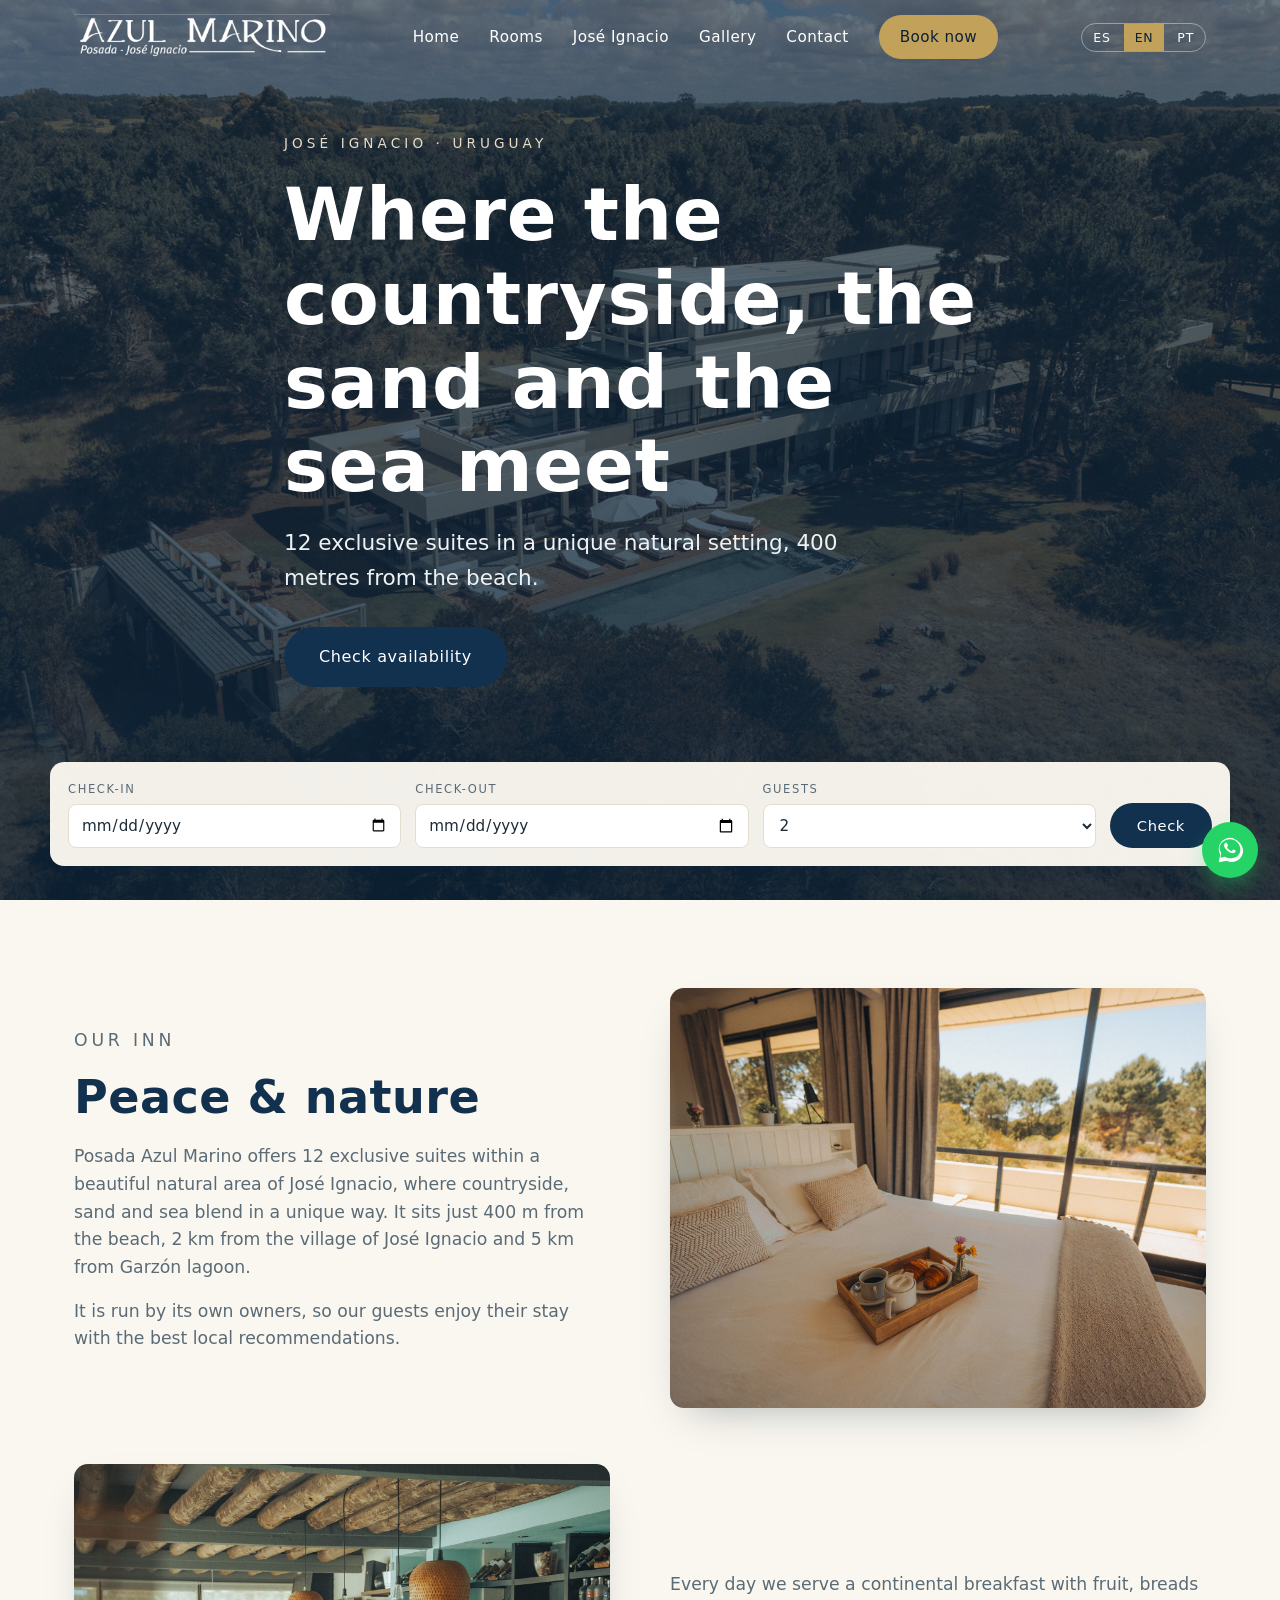
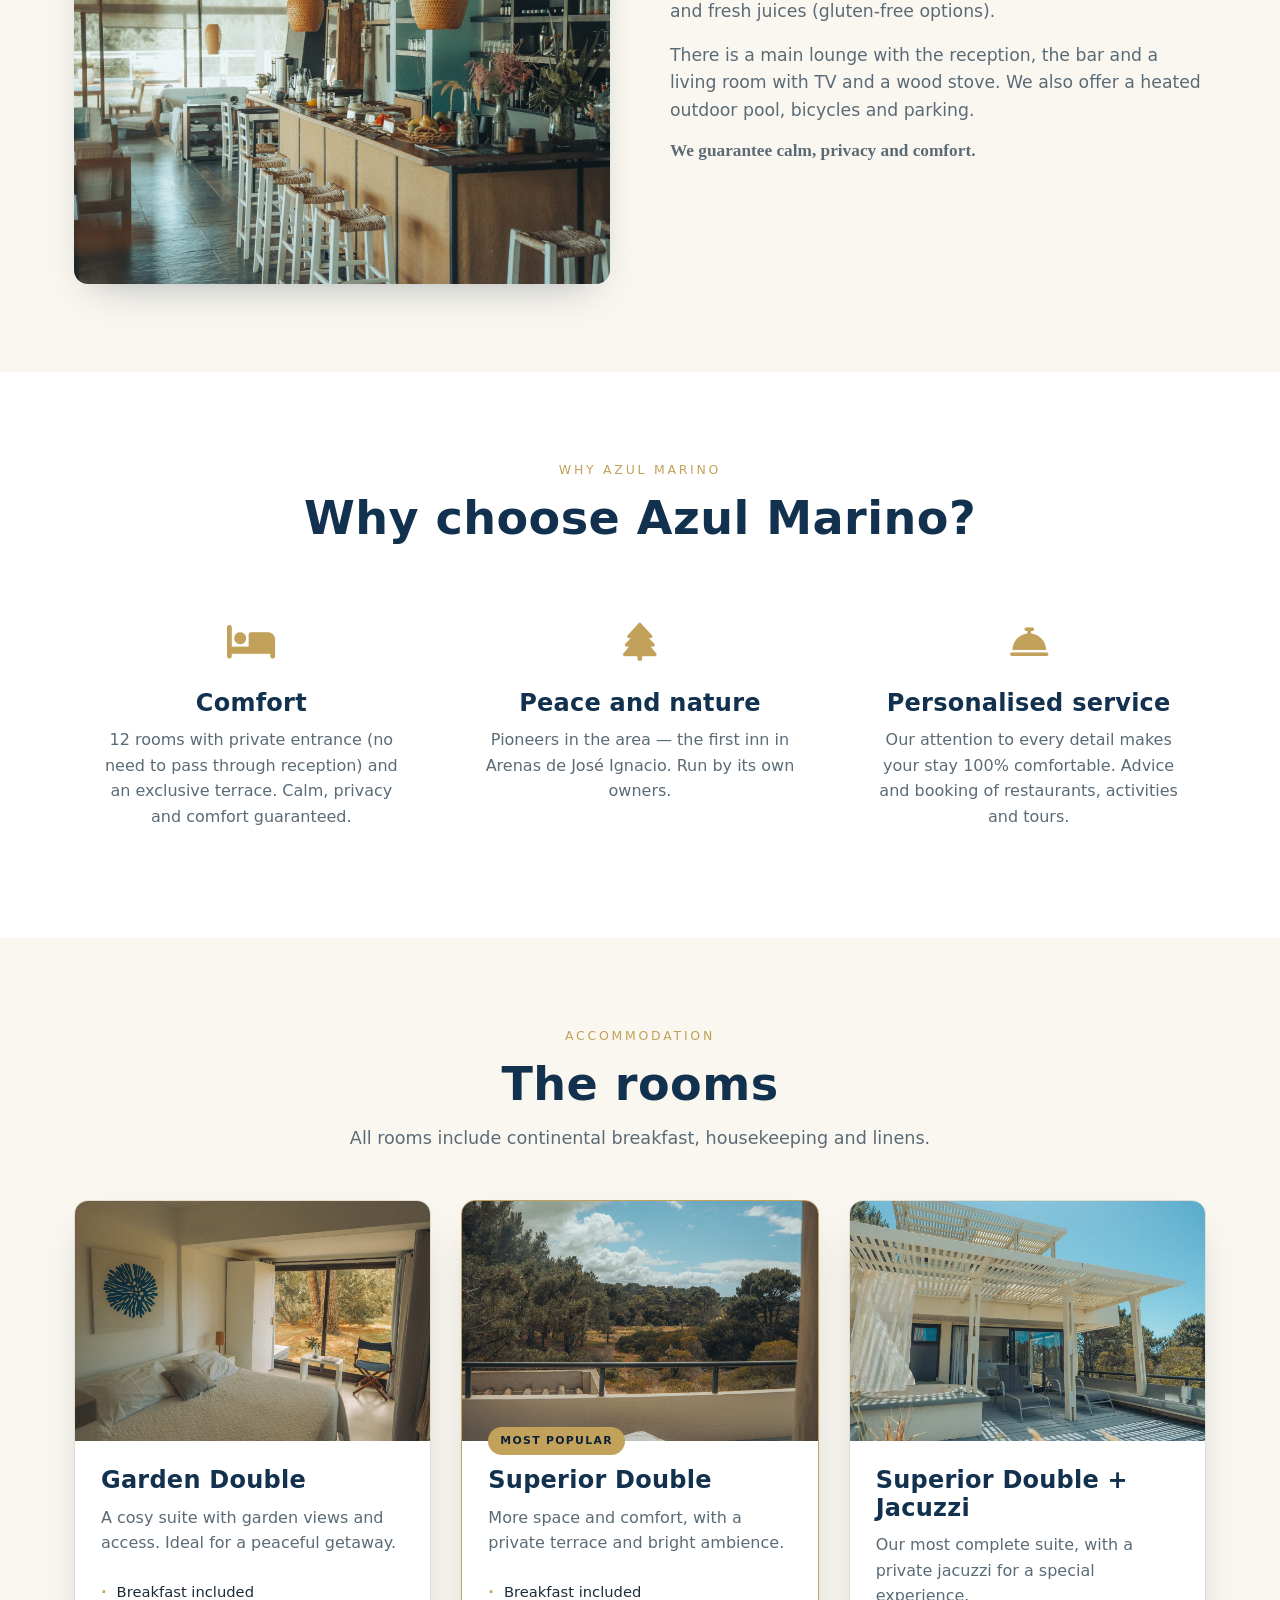
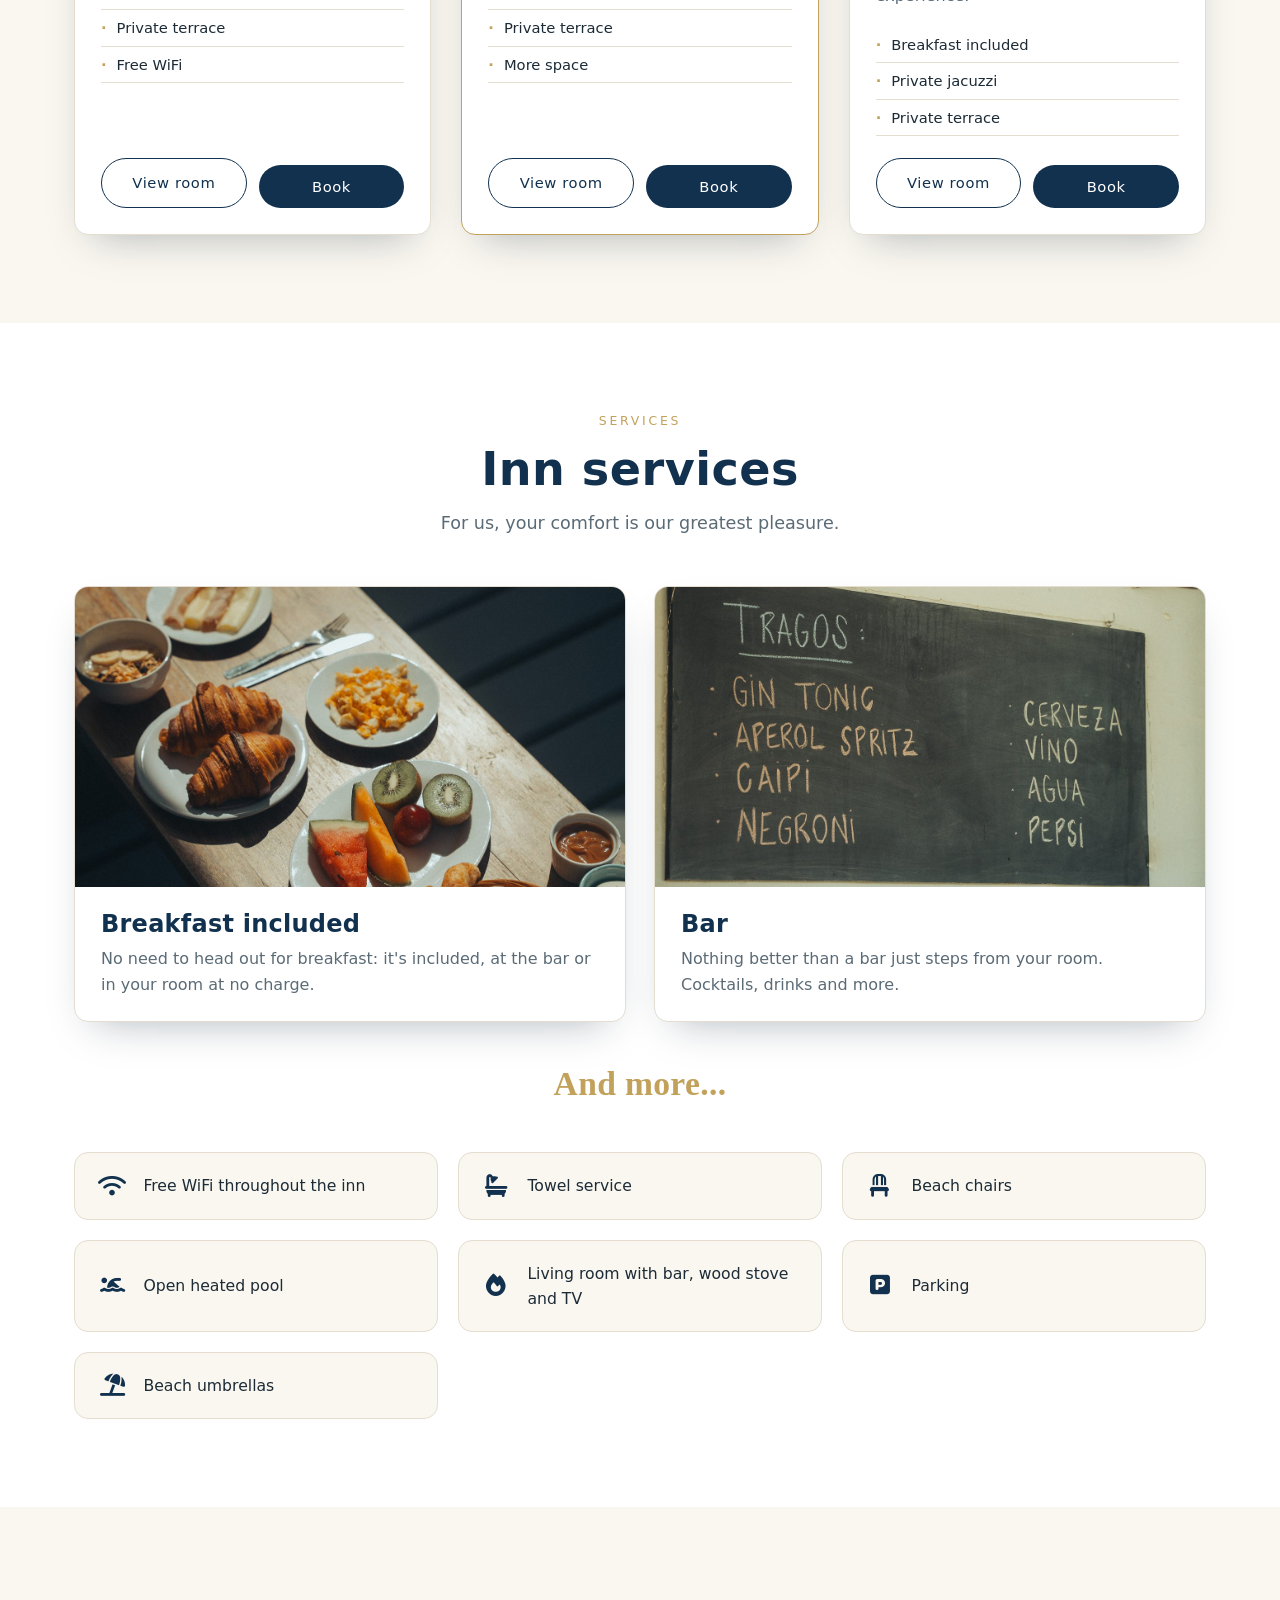
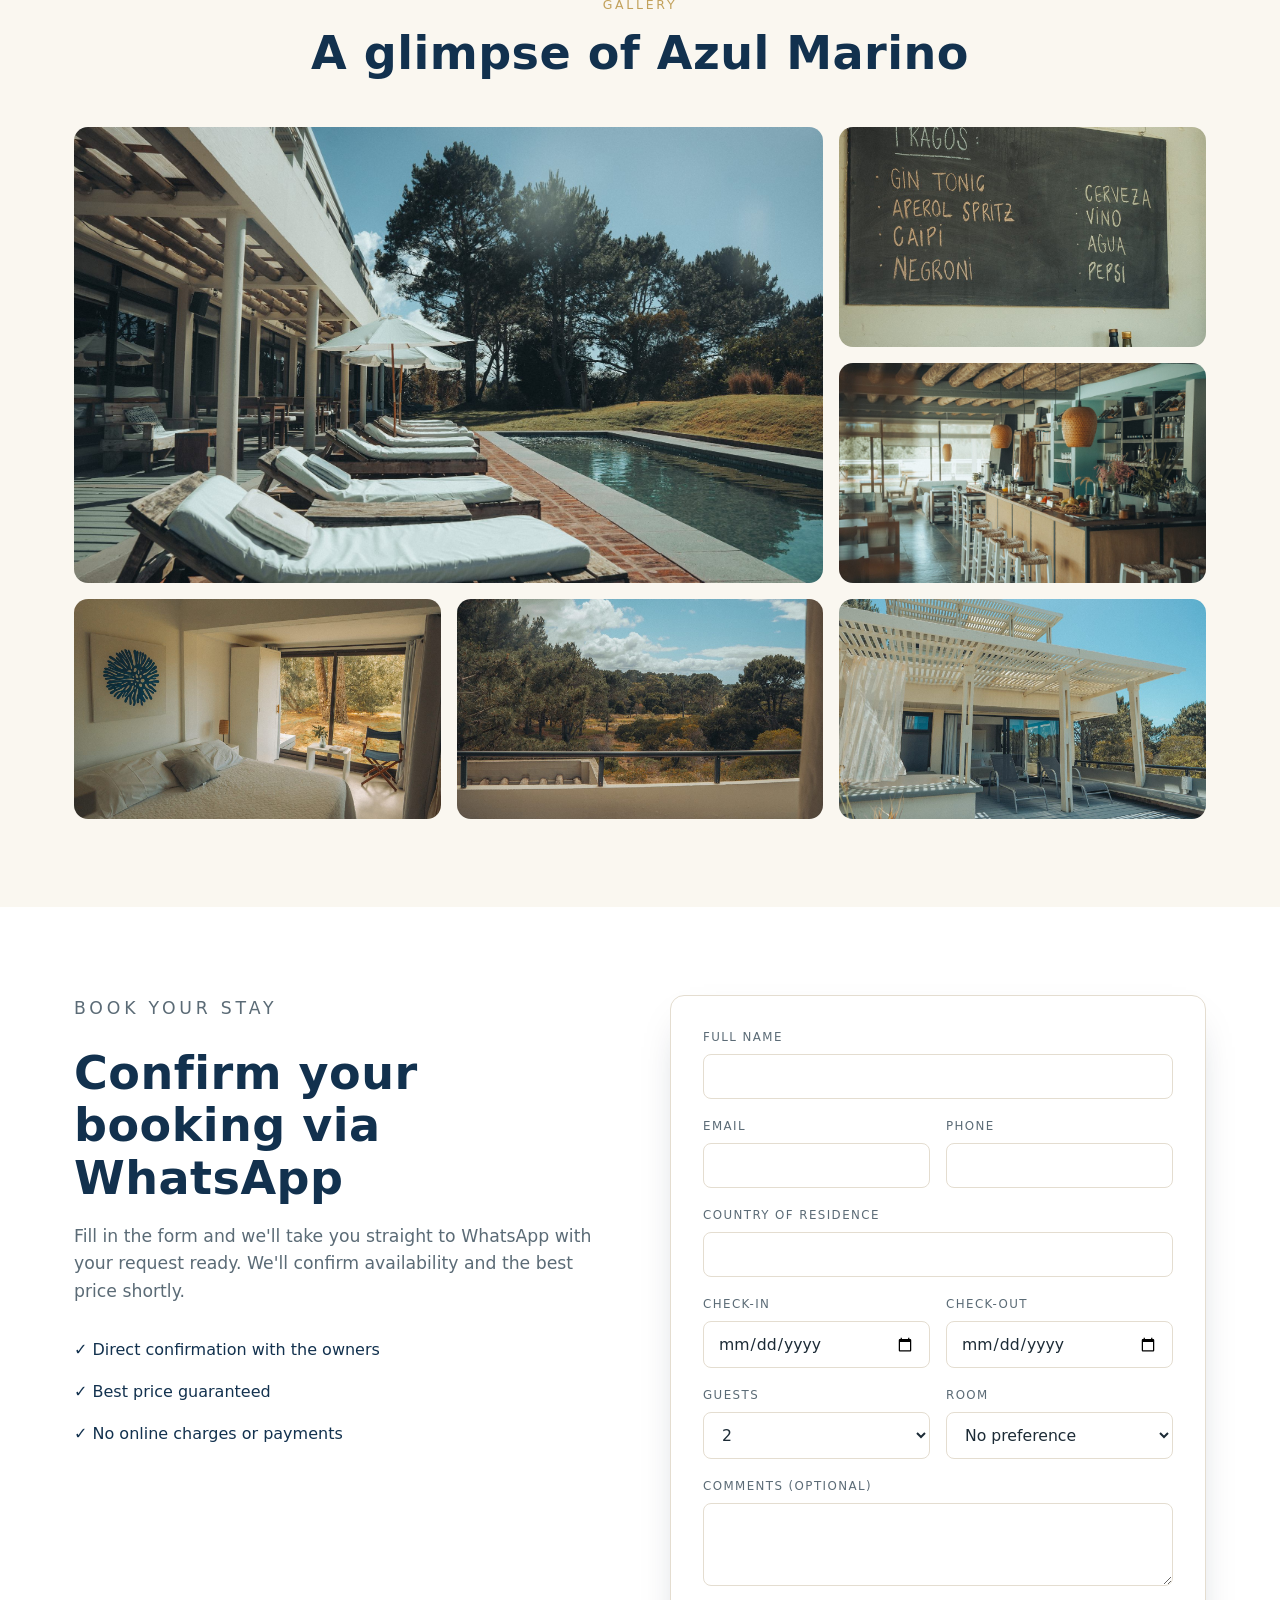
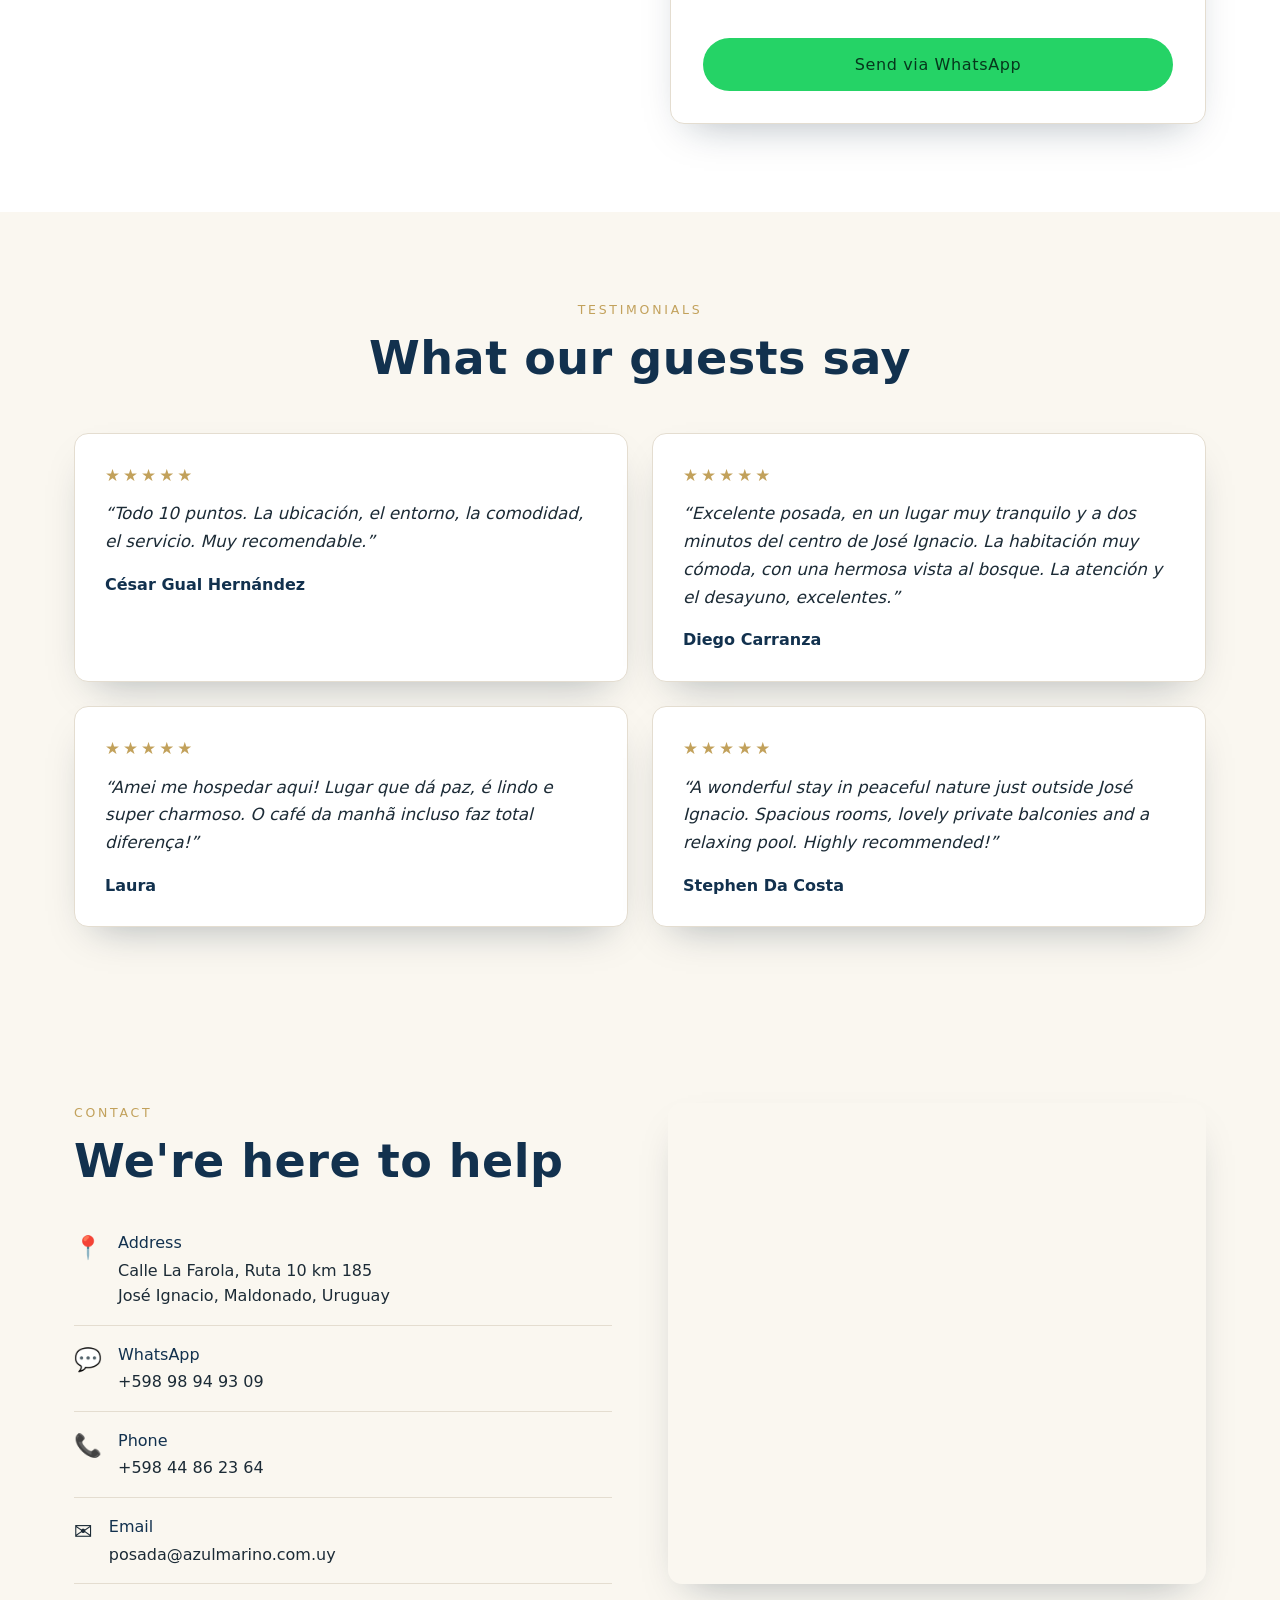
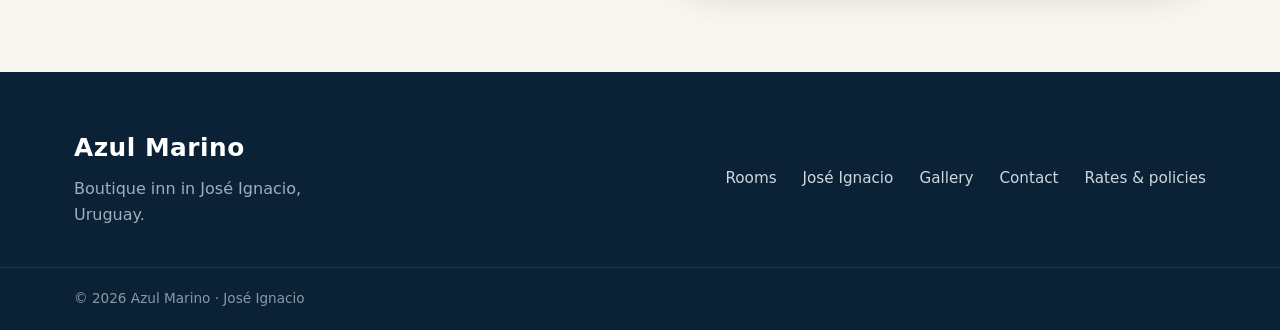
==== commit 257e4a70: "arreglos fotos e iconos" ====
--- a/index.html
+++ b/index.html
@@ -4,7 +4,7 @@
   <meta charset="UTF-8" />
   <meta name="viewport" content="width=device-width, initial-scale=1.0" />
   <meta name="referrer" content="strict-origin-when-cross-origin" />
-  <meta http-equiv="Content-Security-Policy" content="default-src 'self'; script-src 'self'; style-src 'self' 'unsafe-inline' https://fonts.googleapis.com; font-src https://fonts.gstatic.com; img-src 'self' data:; connect-src 'self' https://docs.google.com https://*.googleusercontent.com; frame-src https://www.google.com https://maps.google.com; base-uri 'self'; form-action 'self'; object-src 'none'" />
+  <meta http-equiv="Content-Security-Policy" content="default-src 'self'; script-src 'self'; style-src 'self' 'unsafe-inline' https://fonts.googleapis.com https://cdnjs.cloudflare.com; font-src https://fonts.gstatic.com https://cdnjs.cloudflare.com; img-src 'self' data:; connect-src 'self' https://docs.google.com https://*.googleusercontent.com; frame-src https://www.google.com https://maps.google.com; base-uri 'self'; form-action 'self'; object-src 'none'" />
   <title>Azul Marino · Posada Boutique · José Ignacio, Uruguay</title>
   <meta name="description" content="Azul Marino, posada boutique en José Ignacio. 12 suites exclusivas donde el campo, la arena y el mar se encuentran. A 400 m de la playa." />
   <link rel="icon" href="favicon.svg" type="image/svg+xml" />
@@ -19,7 +19,8 @@
   <!-- Tipografías -->
   <link rel="preconnect" href="https://fonts.googleapis.com" />
   <link rel="preconnect" href="https://fonts.gstatic.com" crossorigin />
-  <link href="https://fonts.googleapis.com/css2?family=Montserrat:wght@300;400;500;600;700&display=swap" rel="stylesheet" />
+  <link href="https://fonts.googleapis.com/css2?family=Caveat:wght@600&family=Montserrat:wght@300;400;500;600;700&display=swap" rel="stylesheet" />
+  <link rel="stylesheet" href="https://cdnjs.cloudflare.com/ajax/libs/font-awesome/6.5.1/css/all.min.css" crossorigin="anonymous" referrerpolicy="no-referrer" />
 
   <link rel="stylesheet" href="styles.css" />
 </head>
@@ -106,6 +107,15 @@
       </div>
       <div class="intro-media ph" data-ph="Foto ambiente / exterior"></div>
     </div>
+
+    <div class="container intro-grid intro-grid-2">
+      <div class="intro-media ph ph-gal3" data-ph="Foto salón"></div>
+      <div class="intro-text">
+        <p data-i18n="about2_p1">Todos los días se sirve un desayuno continental con frutas, panes y zumos naturales (opciones sin gluten).</p>
+        <p data-i18n="about2_p2">Contamos con un salón principal donde están la recepción, el bar y el living con TV y estufa a leña. También ofrecemos piscina climatizada al aire libre, bicicletas y estacionamiento.</p>
+        <p class="accent-script" data-i18n="about2_highlight">Te aseguramos tranquilidad, privacidad y confort.</p>
+      </div>
+    </div>
   </section>
 
   <!-- ============ POR QUÉ ELEGIRNOS ============ -->
@@ -115,17 +125,17 @@
       <h2 class="center" data-i18n="reasons_title">Tres razones para quedarte</h2>
       <div class="reasons-grid">
         <div class="reason">
-          <div class="reason-icon">🔑</div>
+          <div class="reason-icon"><i class="fa-solid fa-bed"></i></div>
           <h3 data-i18n="reason1_t">Comodidad con privacidad</h3>
           <p data-i18n="reason1_p">Suites independientes con terraza propia. Tu espacio, sin interrupciones.</p>
         </div>
         <div class="reason">
-          <div class="reason-icon">🌿</div>
+          <div class="reason-icon"><i class="fa-solid fa-tree"></i></div>
           <h3 data-i18n="reason2_t">Paz y naturaleza</h3>
           <p data-i18n="reason2_p">Pioneros en la zona, rodeados de campo, arena y mar en total tranquilidad.</p>
         </div>
         <div class="reason">
-          <div class="reason-icon">✨</div>
+          <div class="reason-icon"><i class="fa-solid fa-bell-concierge"></i></div>
           <h3 data-i18n="reason3_t">Servicio personalizado</h3>
           <p data-i18n="reason3_p">Operada por sus dueños, con atención a todos los detalles de tu estadía.</p>
         </div>
@@ -205,16 +215,33 @@
       <p class="eyebrow center" data-i18n="services_eyebrow">Servicios</p>
       <h2 class="center" data-i18n="services_title">Servicios de la posada</h2>
       <p class="section-lead center" data-i18n="services_lead">Para nosotros, tu confort es nuestro mayor placer.</p>
+
+      <div class="services-featured">
+        <article class="feat-card">
+          <div class="feat-media ph ph-desayuno" data-ph="Foto desayuno"></div>
+          <div class="feat-body">
+            <h3 data-i18n="srv_feat_breakfast_t">Desayuno incluido</h3>
+            <p data-i18n="srv_feat_breakfast_p">Olvidate de salir a buscar dónde desayunar: está incluido, en el bar o en tu habitación sin cargo.</p>
+          </div>
+        </article>
+        <article class="feat-card">
+          <div class="feat-media ph ph-gal2" data-ph="Foto bar"></div>
+          <div class="feat-body">
+            <h3 data-i18n="srv_feat_bar_t">Bar</h3>
+            <p data-i18n="srv_feat_bar_p">Nada mejor que un bar a pocos pasos de la habitación. Tragos, bebidas y más.</p>
+          </div>
+        </article>
+      </div>
+
+      <h3 class="services-plus accent-script center" data-i18n="services_plus">Y además...</h3>
       <div class="services-grid">
-        <div class="service"><span class="service-ic">🥐</span><span data-i18n="srv_breakfast">Desayuno continental diario, con opciones sin gluten</span></div>
-        <div class="service"><span class="service-ic">🏊</span><span data-i18n="srv_pool">Piscina climatizada exterior</span></div>
-        <div class="service"><span class="service-ic">🚲</span><span data-i18n="srv_bikes">Bicicletas a disposición</span></div>
-        <div class="service"><span class="service-ic">📶</span><span data-i18n="srv_wifi">WiFi gratuito</span></div>
-        <div class="service"><span class="service-ic">🅿️</span><span data-i18n="srv_parking">Estacionamiento</span></div>
-        <div class="service"><span class="service-ic">⛱️</span><span data-i18n="srv_beach">Sillas de playa y sombrillas</span></div>
-        <div class="service"><span class="service-ic">🧺</span><span data-i18n="srv_towels">Servicio de toallas</span></div>
-        <div class="service"><span class="service-ic">🔥</span><span data-i18n="srv_lounge">Salón con bar, living y estufa de leña</span></div>
-        <div class="service"><span class="service-ic">🗺️</span><span data-i18n="srv_advice">Asesoramiento de restaurantes y actividades</span></div>
+        <div class="service"><span class="service-ic"><i class="fa-solid fa-wifi"></i></span><span data-i18n="srv_wifi">WiFi gratis en toda la posada</span></div>
+        <div class="service"><span class="service-ic"><i class="fa-solid fa-bath"></i></span><span data-i18n="srv_towels">Servicio de toallas</span></div>
+        <div class="service"><span class="service-ic"><i class="fa-solid fa-chair"></i></span><span data-i18n="srv_chairs">Sillas para playa</span></div>
+        <div class="service"><span class="service-ic"><i class="fa-solid fa-person-swimming"></i></span><span data-i18n="srv_pool">Piscina abierta climatizada</span></div>
+        <div class="service"><span class="service-ic"><i class="fa-solid fa-fire"></i></span><span data-i18n="srv_lounge">Living con bar, estufa a leña y TV</span></div>
+        <div class="service"><span class="service-ic"><i class="fa-solid fa-square-parking"></i></span><span data-i18n="srv_parking">Estacionamiento</span></div>
+        <div class="service"><span class="service-ic"><i class="fa-solid fa-umbrella-beach"></i></span><span data-i18n="srv_umbrellas">Sombrillas</span></div>
       </div>
     </div>
   </section>
--- a/styles.css
+++ b/styles.css
@@ -332,6 +332,27 @@
 .pol-season p { color: var(--ink); margin: 0 0 6px; }
 .pol-season p strong { color: var(--navy); }
 
+/* ============ SEGUNDO BLOQUE INTRO + FRASE MANUSCRITA ============ */
+.intro-grid-2 { margin-top: 56px; }
+.accent-script { font-family: 'Caveat', 'Segoe Script', cursive; font-weight: 600; font-size: clamp(1.6rem, 3vw, 2.1rem); color: var(--gold); line-height: 1.2; margin-top: 14px; }
+
+/* ============ ICONOS (Font Awesome) ============ */
+.reason-icon { color: var(--gold); }
+.reason-icon i { line-height: 1; }
+.service-ic { color: var(--navy); display: inline-flex; align-items: center; justify-content: center; width: 1.9rem; flex-shrink: 0; }
+.service-ic i { font-size: 1.4rem; }
+
+/* ============ SERVICIOS DESTACADOS (Desayuno / Bar) ============ */
+.services-featured { display: grid; grid-template-columns: 1fr 1fr; gap: 28px; margin: 48px 0 8px; }
+.feat-card { background: var(--white); border: 1px solid var(--line); border-radius: var(--radius); overflow: hidden; box-shadow: var(--shadow); display: flex; flex-direction: column; }
+.feat-media { height: 300px; background-size: cover; background-position: center; }
+.feat-media.ph-gal2 { background-position: center 42% !important; }      /* pizarrón del bar (foto vertical) */
+.feat-media.ph-desayuno { background-position: center 40% !important; }  /* desayuno (foto vertical) */
+.feat-body { padding: 24px 26px; }
+.feat-body h3 { margin-bottom: 8px; }
+.feat-body p { color: var(--muted); }
+.services-plus { text-align: center; margin: 42px 0 26px; }
+
 /* ============ TESTIMONIOS ============ */
 .testi-grid { display: grid; grid-template-columns: repeat(2, 1fr); gap: 24px; margin-top: 48px; }
 .testi-card { background: var(--white); border: 1px solid var(--line); border-radius: var(--radius); padding: 28px 30px; box-shadow: var(--shadow); margin: 0; display: flex; flex-direction: column; }
@@ -355,6 +376,8 @@
   .intro-grid, .book-grid, .contact-grid { grid-template-columns: 1fr; gap: 36px; }
   .reasons-grid, .rooms-grid, .services-grid { grid-template-columns: 1fr; }
   .testi-grid { grid-template-columns: 1fr; }
+  .services-featured { grid-template-columns: 1fr; }
+  .feat-media { height: 240px; }
   .room-detail { grid-template-columns: 1fr; gap: 30px; }
   .rp-main { height: 320px; }
   .rp-amenities { grid-template-columns: 1fr; }
@@ -415,6 +438,7 @@
     url('assets/hero.jpg') !important;
 }
 .intro-media { background-image: url('assets/exterior.jpg') !important; }
+.ph-desayuno { background-image: url('assets/desayuno.jpg') !important; }
 .ph-gal1 { background-image: url('assets/galeria-1.jpg') !important; }
 .ph-gal2 { background-image: url('assets/galeria-2.jpg') !important; }
 .ph-gal3 { background-image: url('assets/galeria-3.jpg') !important; }
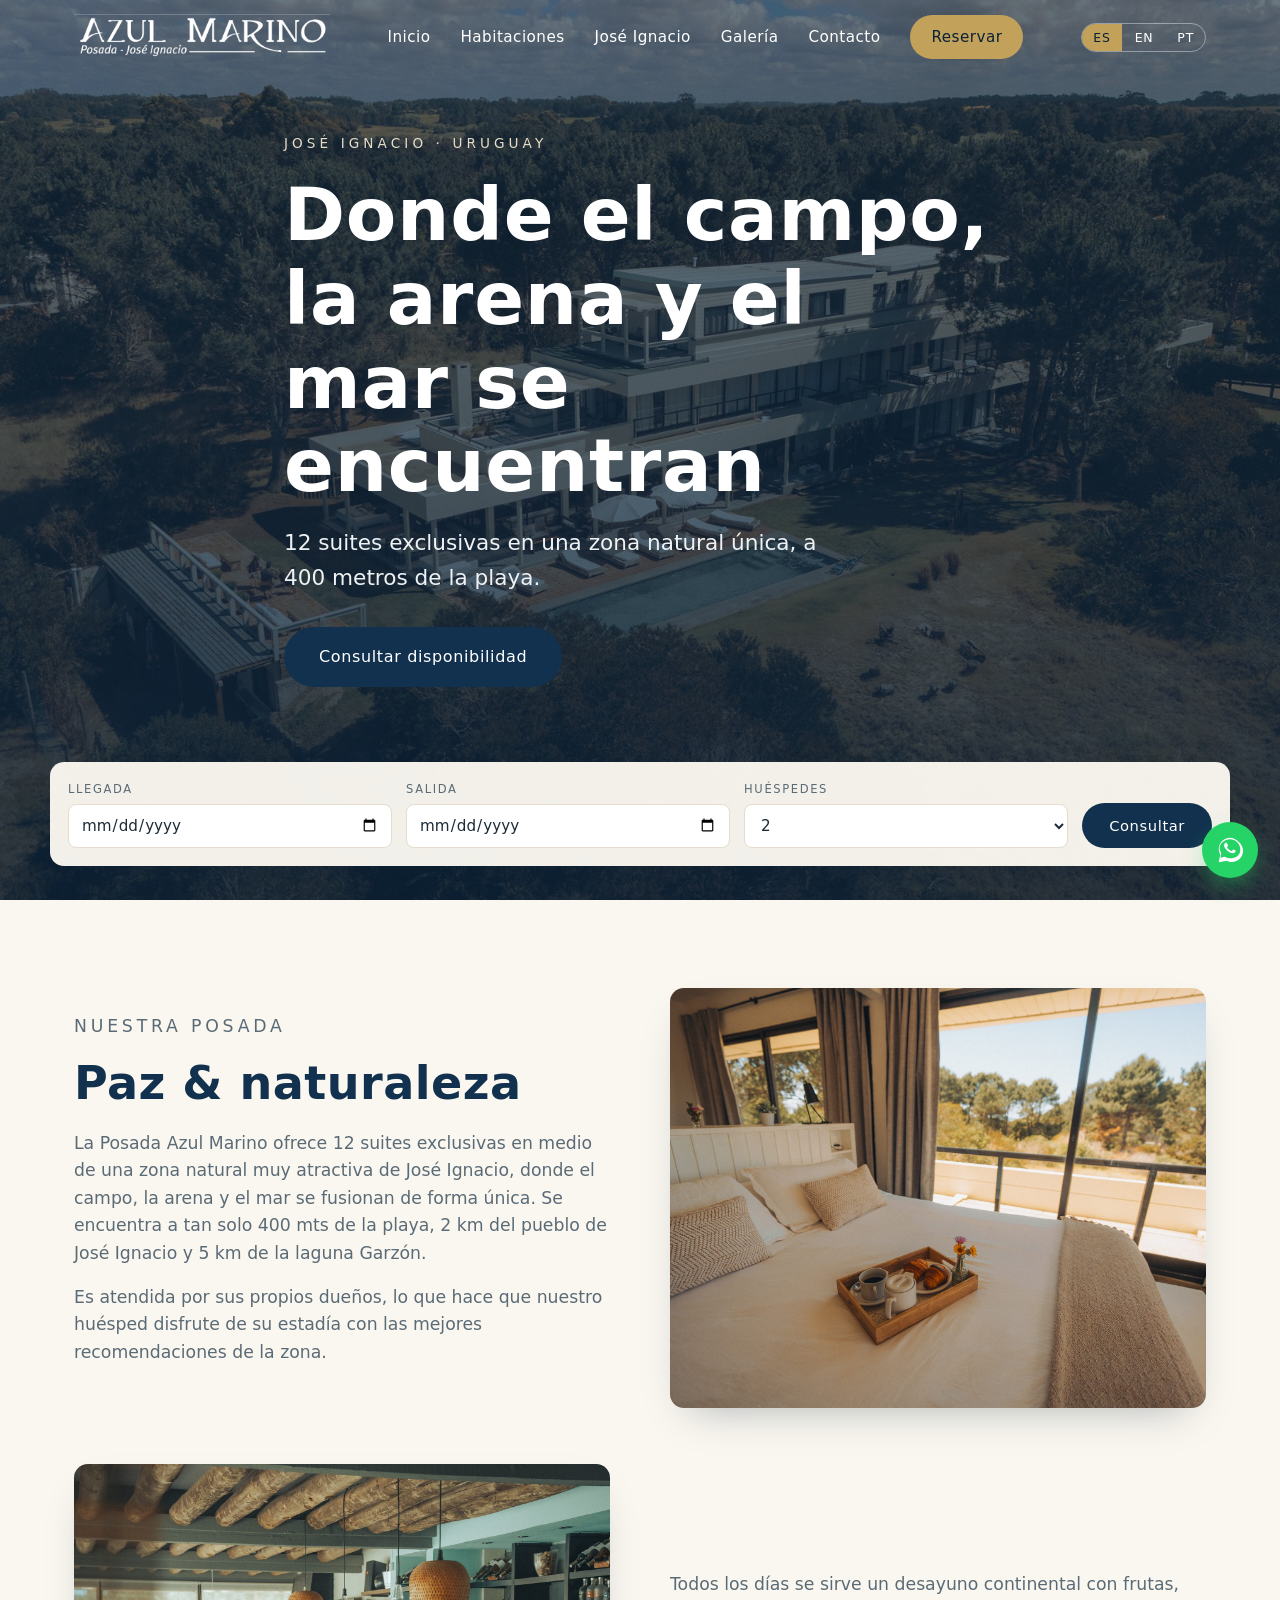
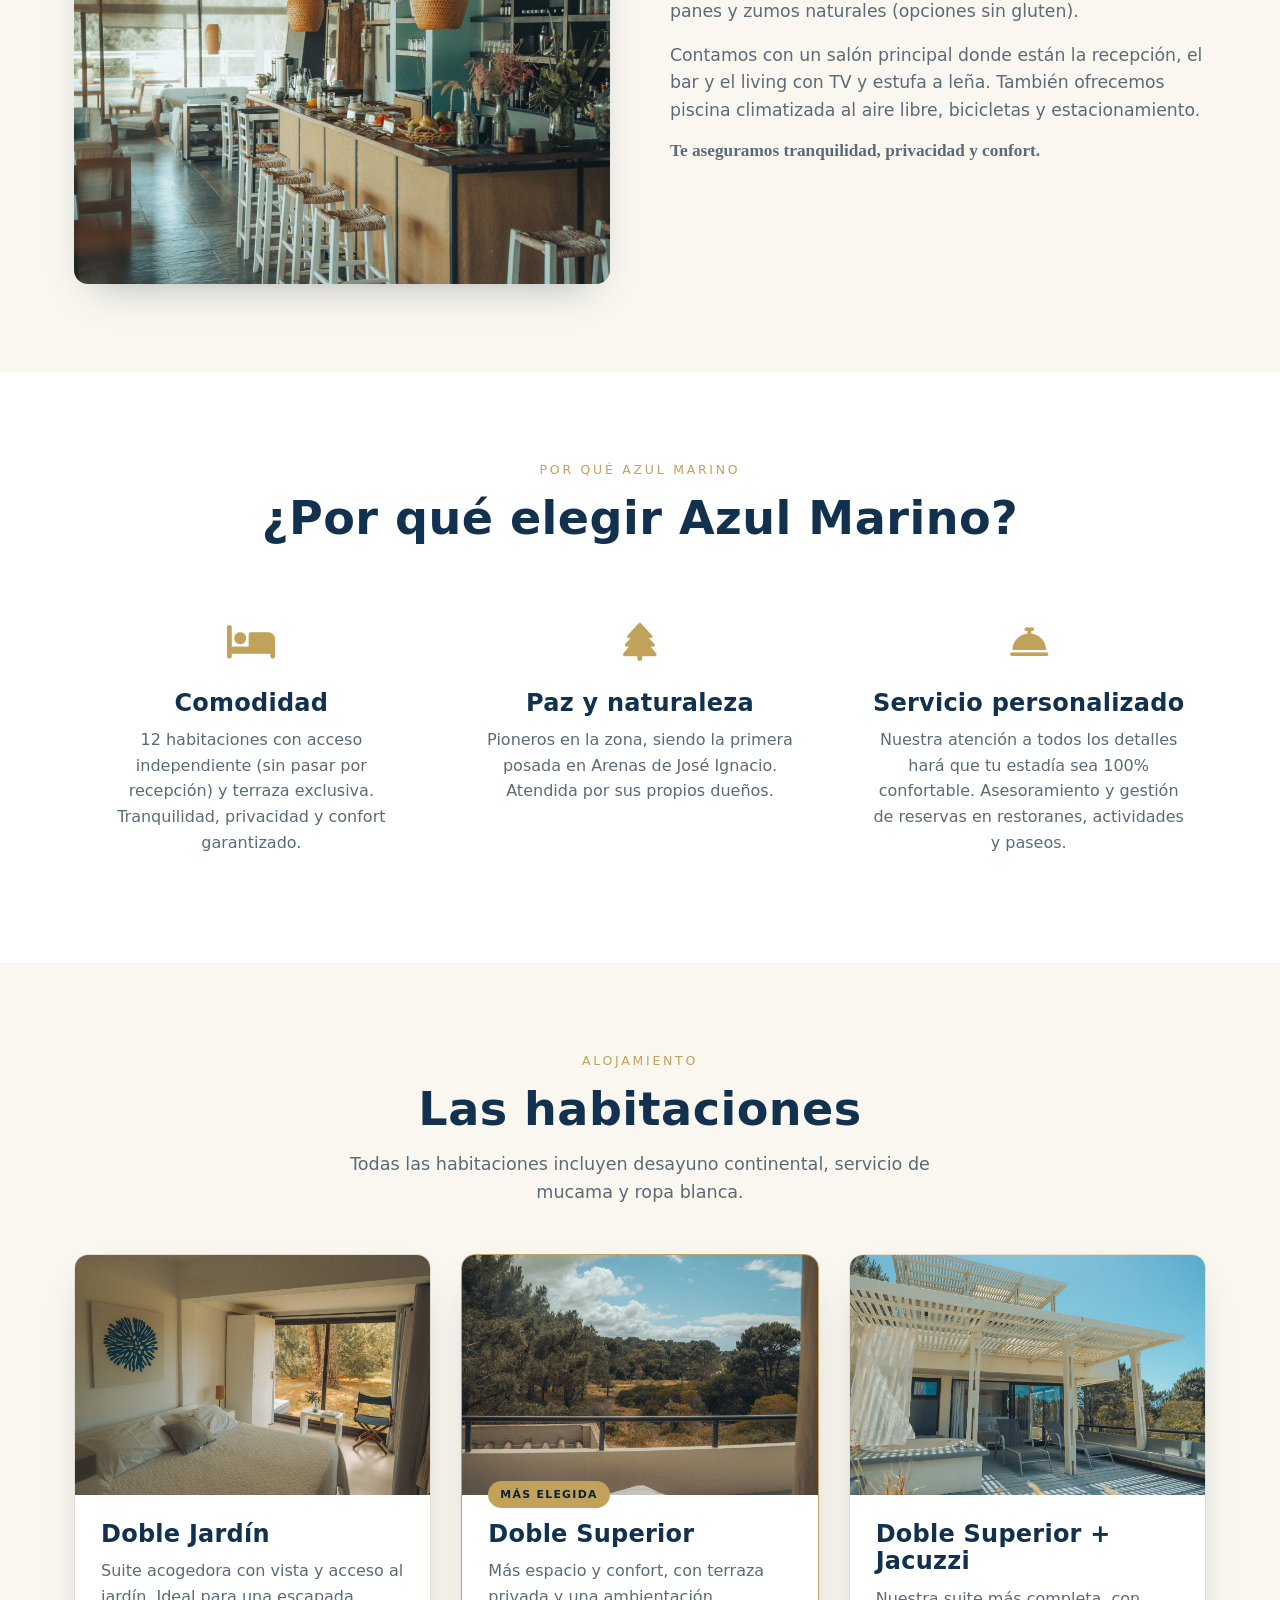
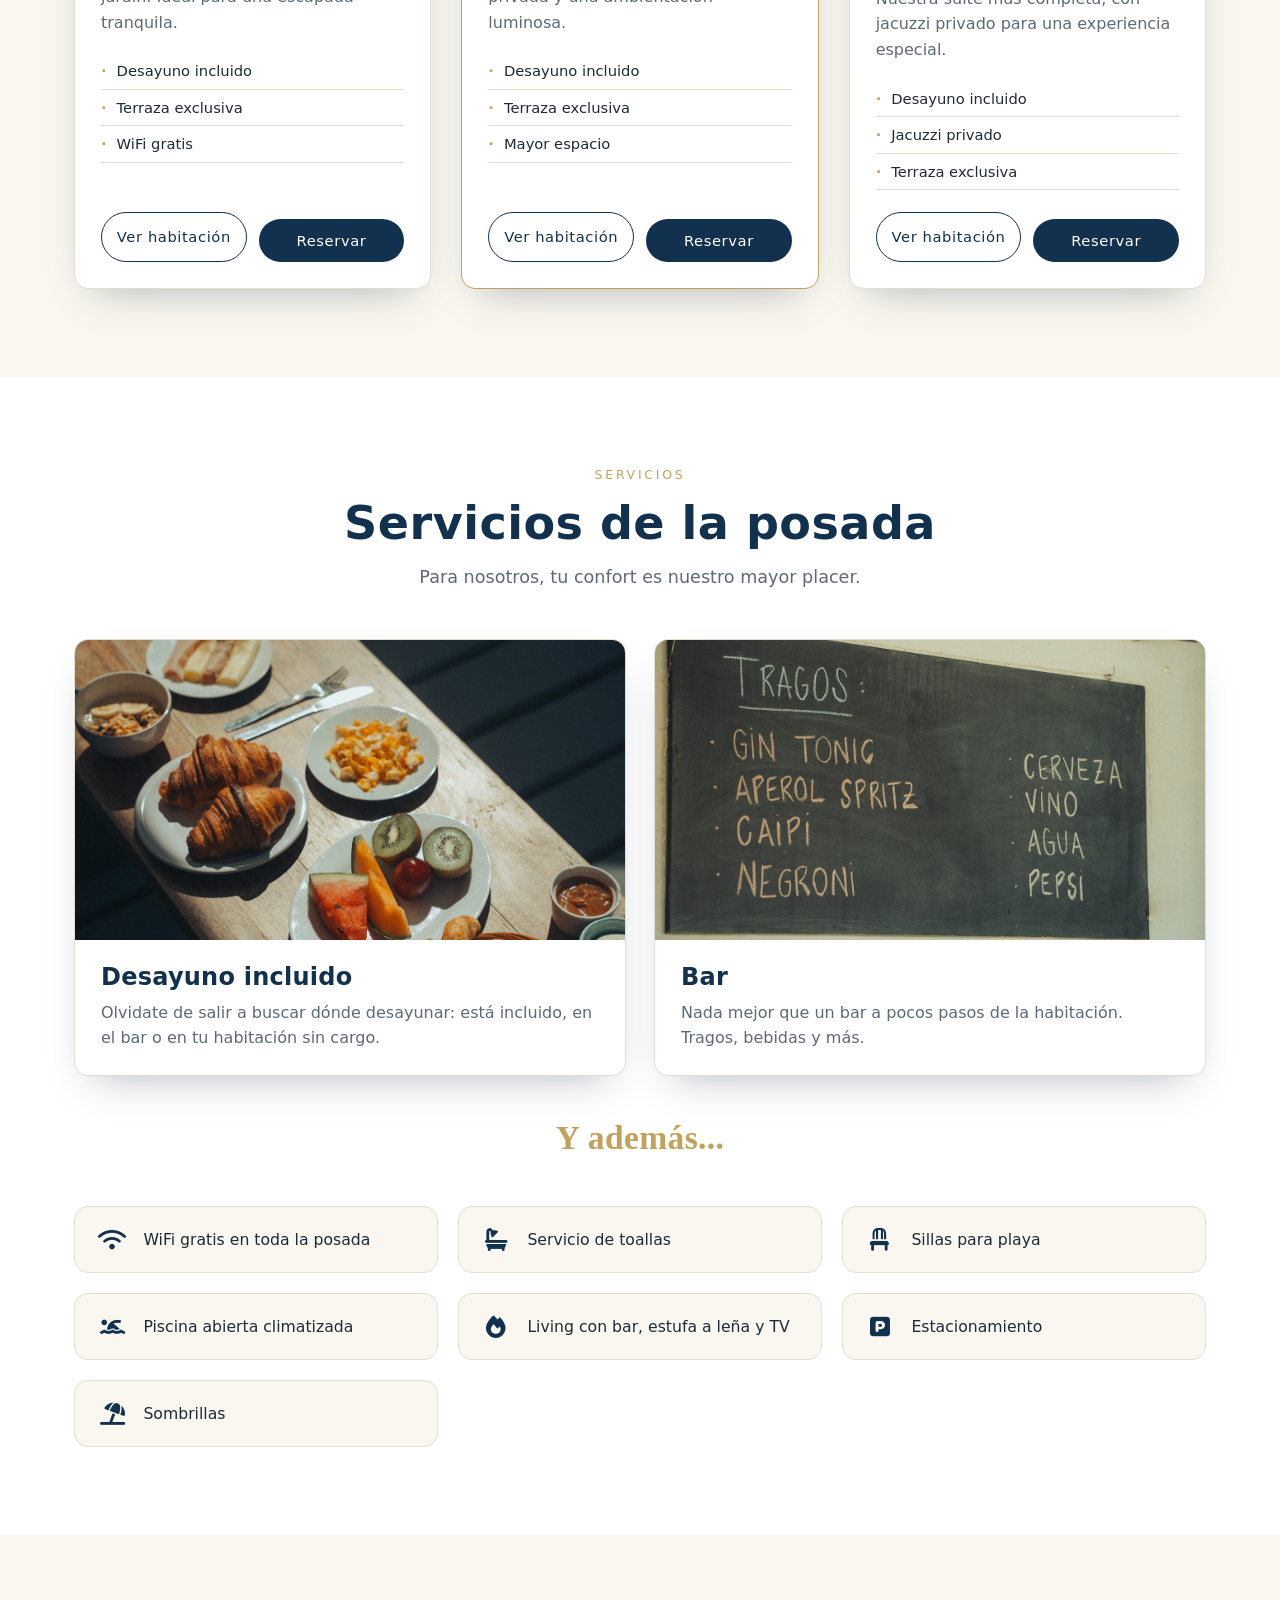
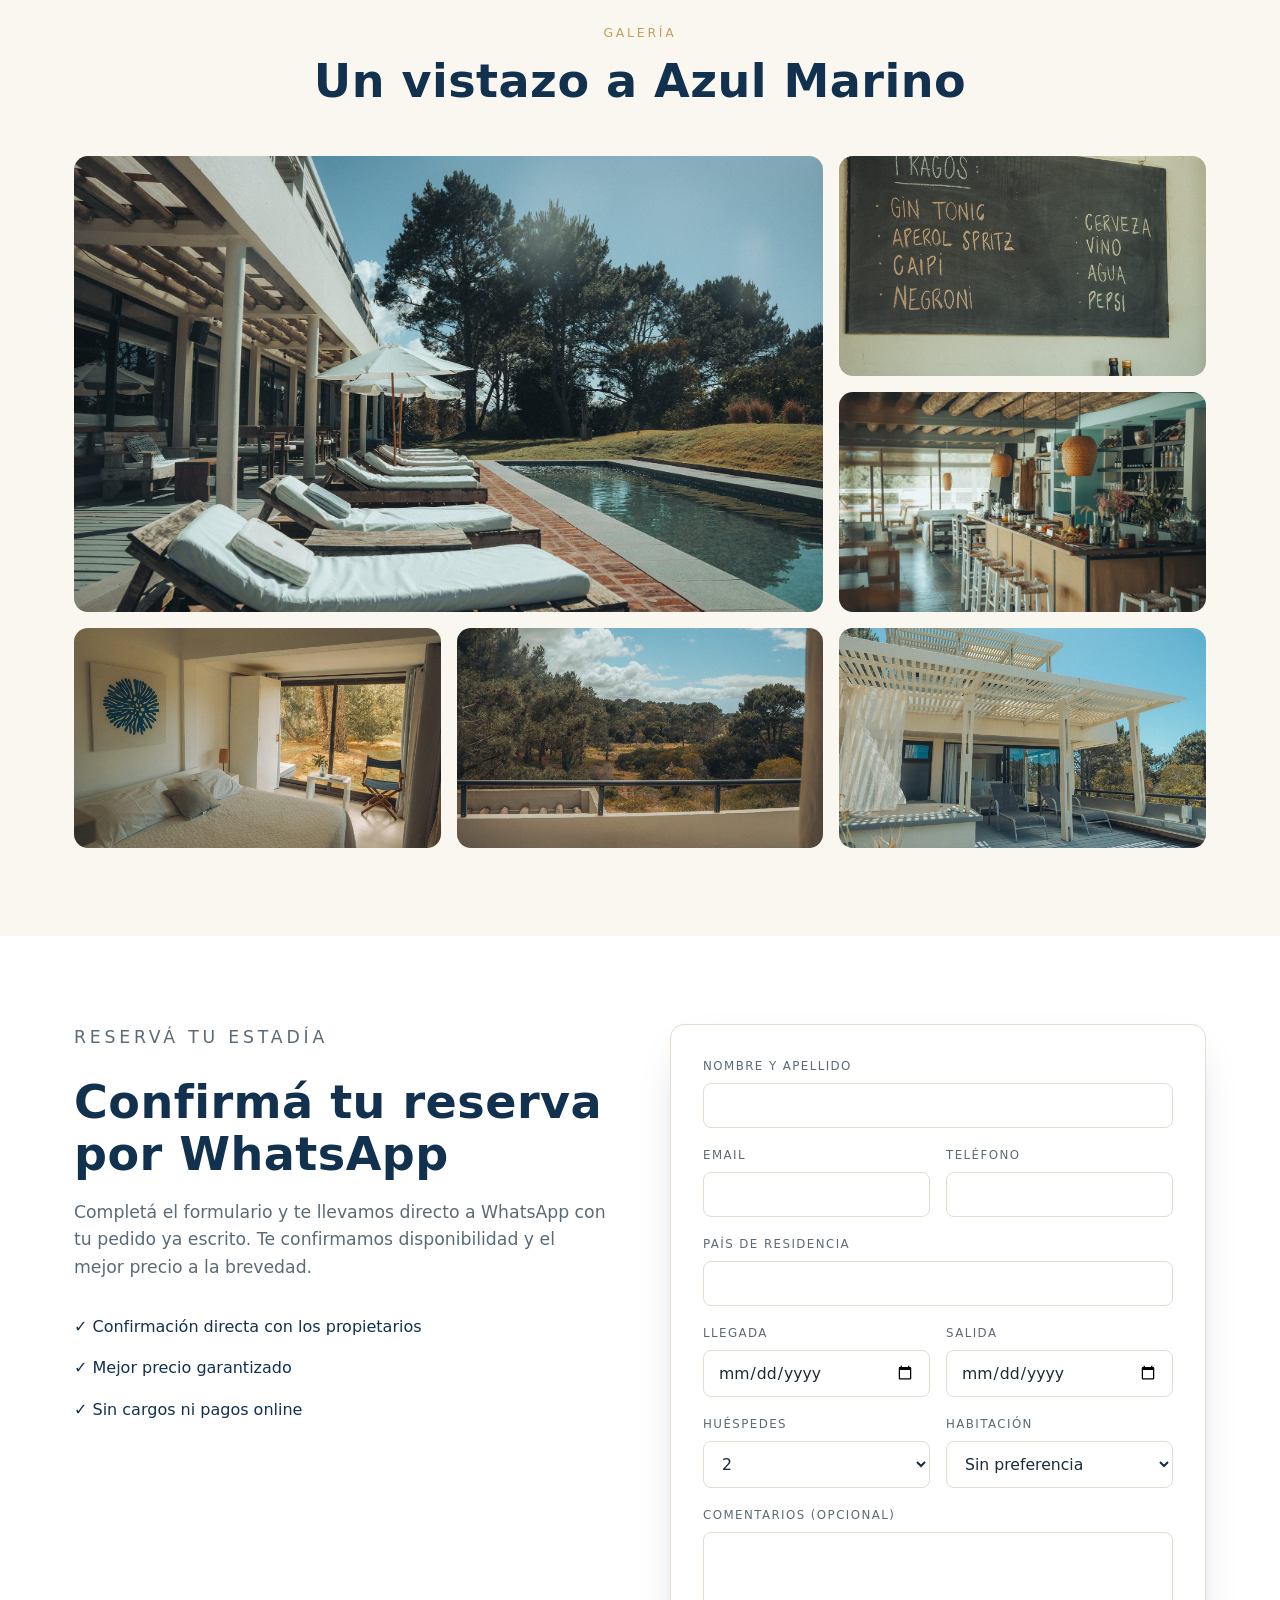
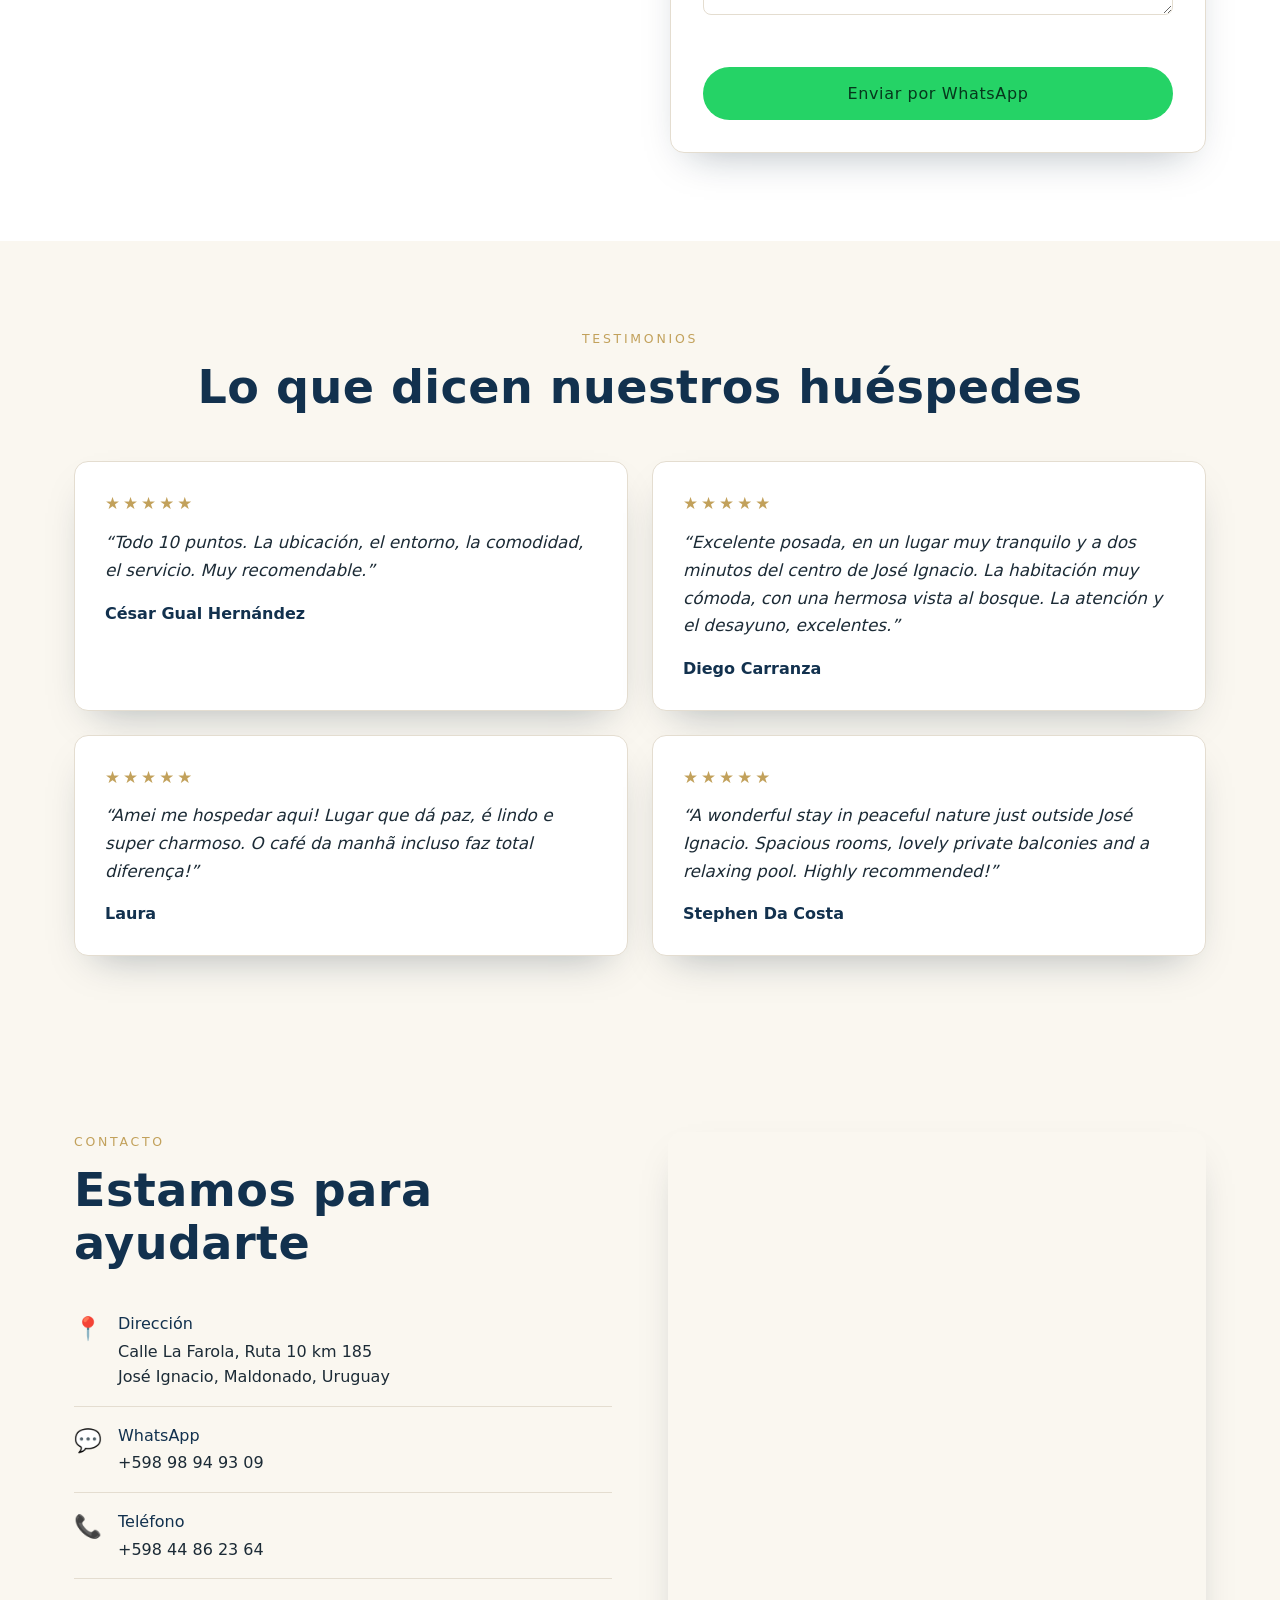
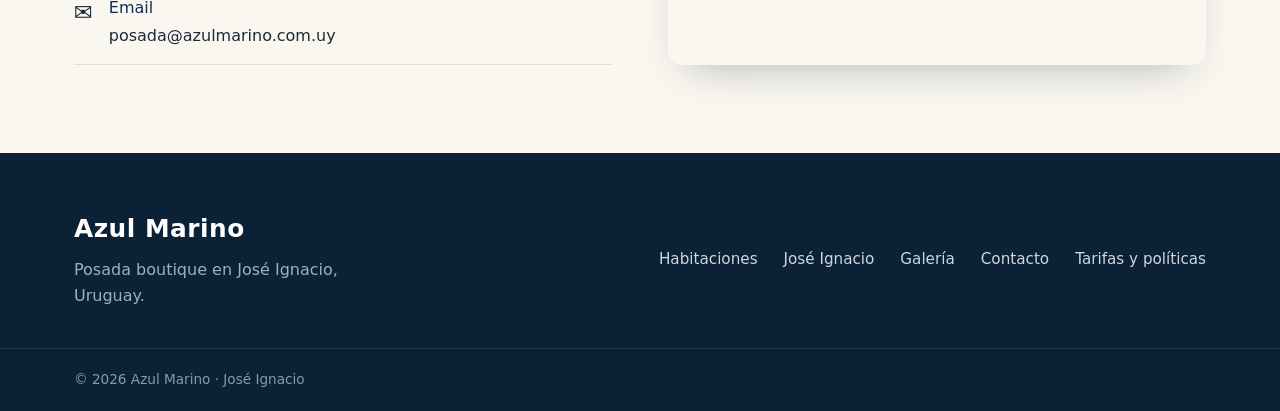
==== commit fe345caf: "SEO ingles y portugues" ====
--- a/index.html
+++ b/index.html
@@ -8,6 +8,11 @@
   <title>Azul Marino · Posada Boutique · José Ignacio, Uruguay</title>
   <meta name="description" content="Azul Marino, posada boutique en José Ignacio. 12 suites exclusivas donde el campo, la arena y el mar se encuentran. A 400 m de la playa." />
   <link rel="icon" href="favicon.svg" type="image/svg+xml" />
+  <link rel="canonical" href="https://azulmarino.com.uy/" />
+  <link rel="alternate" hreflang="es" href="https://azulmarino.com.uy/" />
+  <link rel="alternate" hreflang="en" href="https://azulmarino.com.uy/en/" />
+  <link rel="alternate" hreflang="pt" href="https://azulmarino.com.uy/pt/" />
+  <link rel="alternate" hreflang="x-default" href="https://azulmarino.com.uy/" />
   <meta property="og:type" content="website" />
   <meta property="og:site_name" content="Azul Marino" />
   <meta property="og:title" content="Azul Marino · Posada en José Ignacio" />
@@ -284,7 +289,7 @@
         <div class="field-row">
           <div class="field">
             <label for="bfEmail" data-i18n="f_email">Email</label>
-            <input type="email" id="bfEmail" required />
+            <input type="email" id="bfEmail" required pattern="[^@\s]+@[^@\s]+\.[^@\s]+" data-i18n-title="email_title" title="Ingresá un email válido, por ejemplo nombre@dominio.com" />
           </div>
           <div class="field">
             <label for="bfPhone" data-i18n="f_phone">Teléfono</label>
--- a/styles.css
+++ b/styles.css
@@ -384,7 +384,10 @@
   .ji-activities { grid-template-columns: 1fr 1fr; }
   .gallery-grid { grid-template-columns: 1fr 1fr; grid-auto-rows: 180px; }
   .gal-item:nth-child(1) { grid-column: span 2; grid-row: span 1; }
-  .quickbook { grid-template-columns: 1fr 1fr; position: static; transform: none; width: 100%; margin-top: -70px; }
+  /* En mobile el hero se apila en columna: título/CTA arriba y el buscador debajo */
+  .hero { flex-direction: column; justify-content: center; padding: 100px 0 34px; }
+  .hero-content { padding-top: 0; padding-bottom: 22px; }
+  .quickbook { grid-template-columns: 1fr 1fr; position: static; transform: none; width: 100%; margin: 0; }
 
   .main-nav {
     position: fixed; top: 74px; right: 0; width: 260px; height: calc(100vh - 74px);
